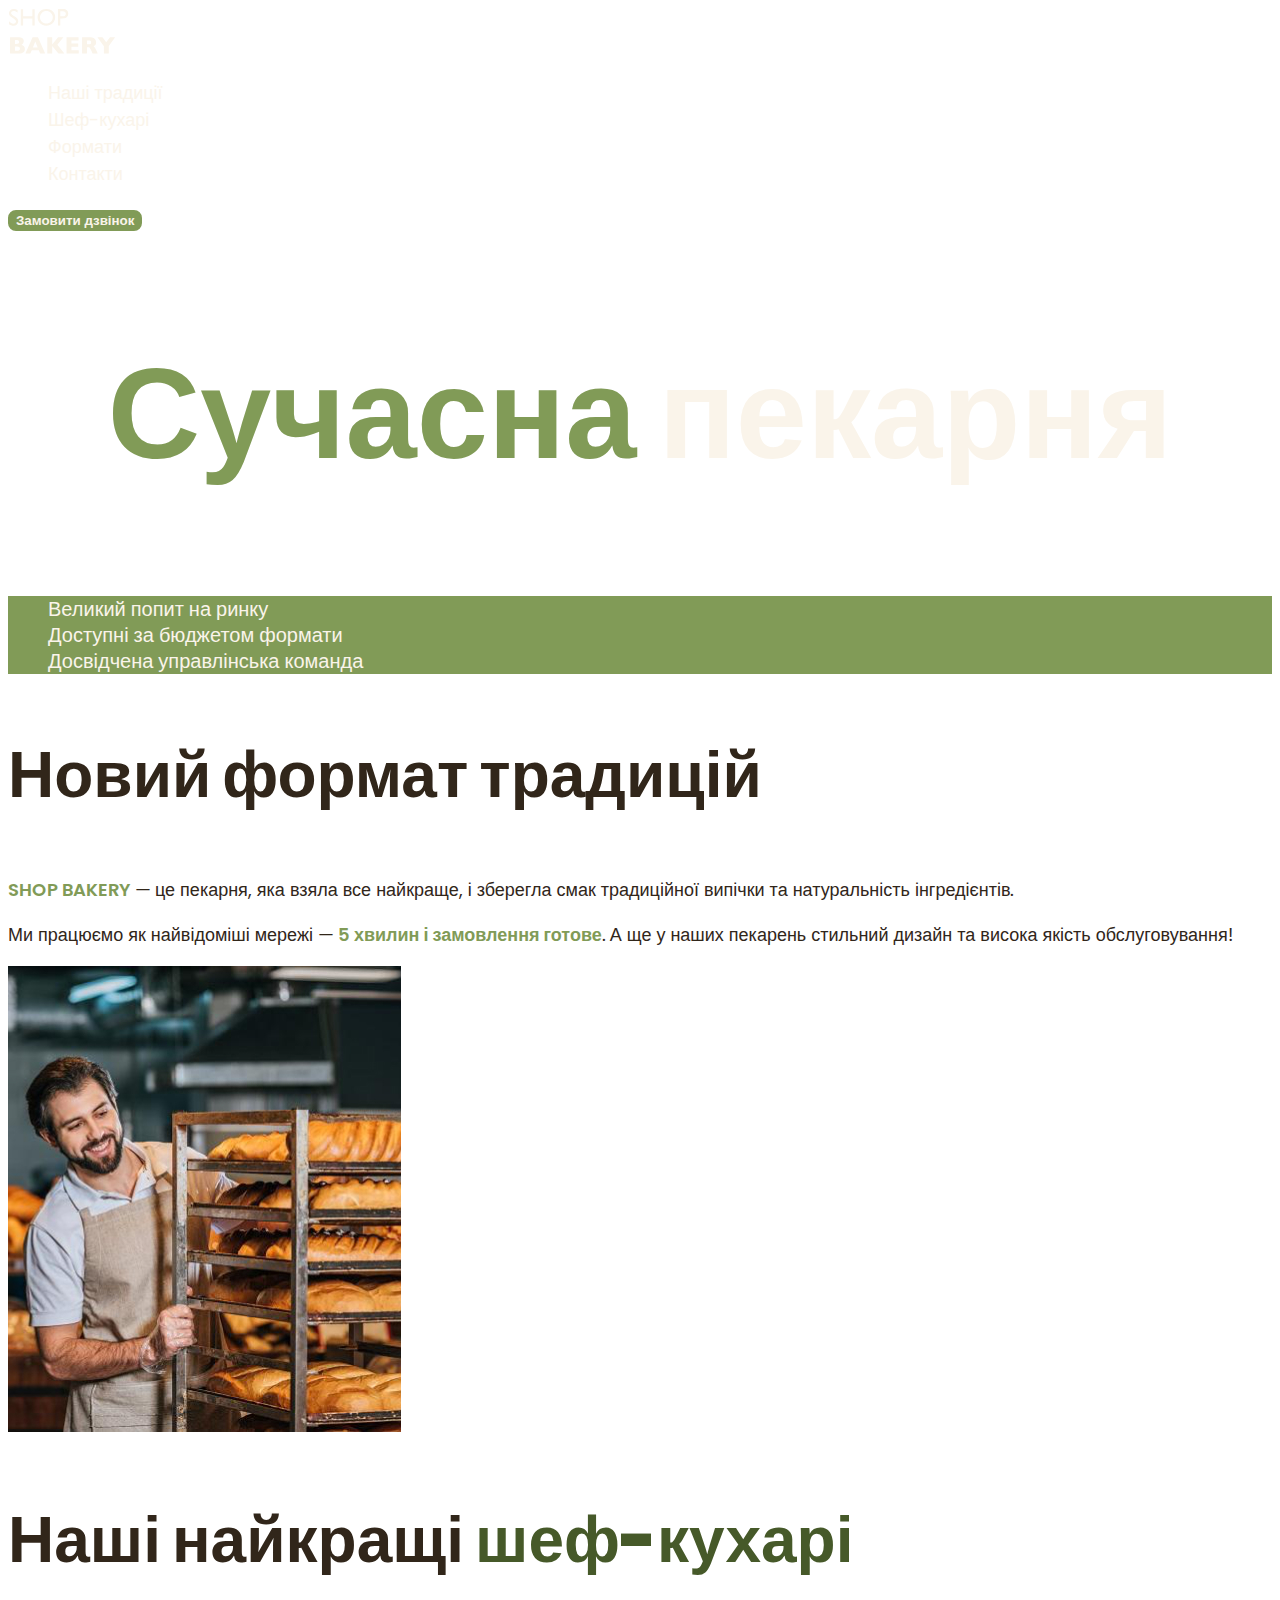
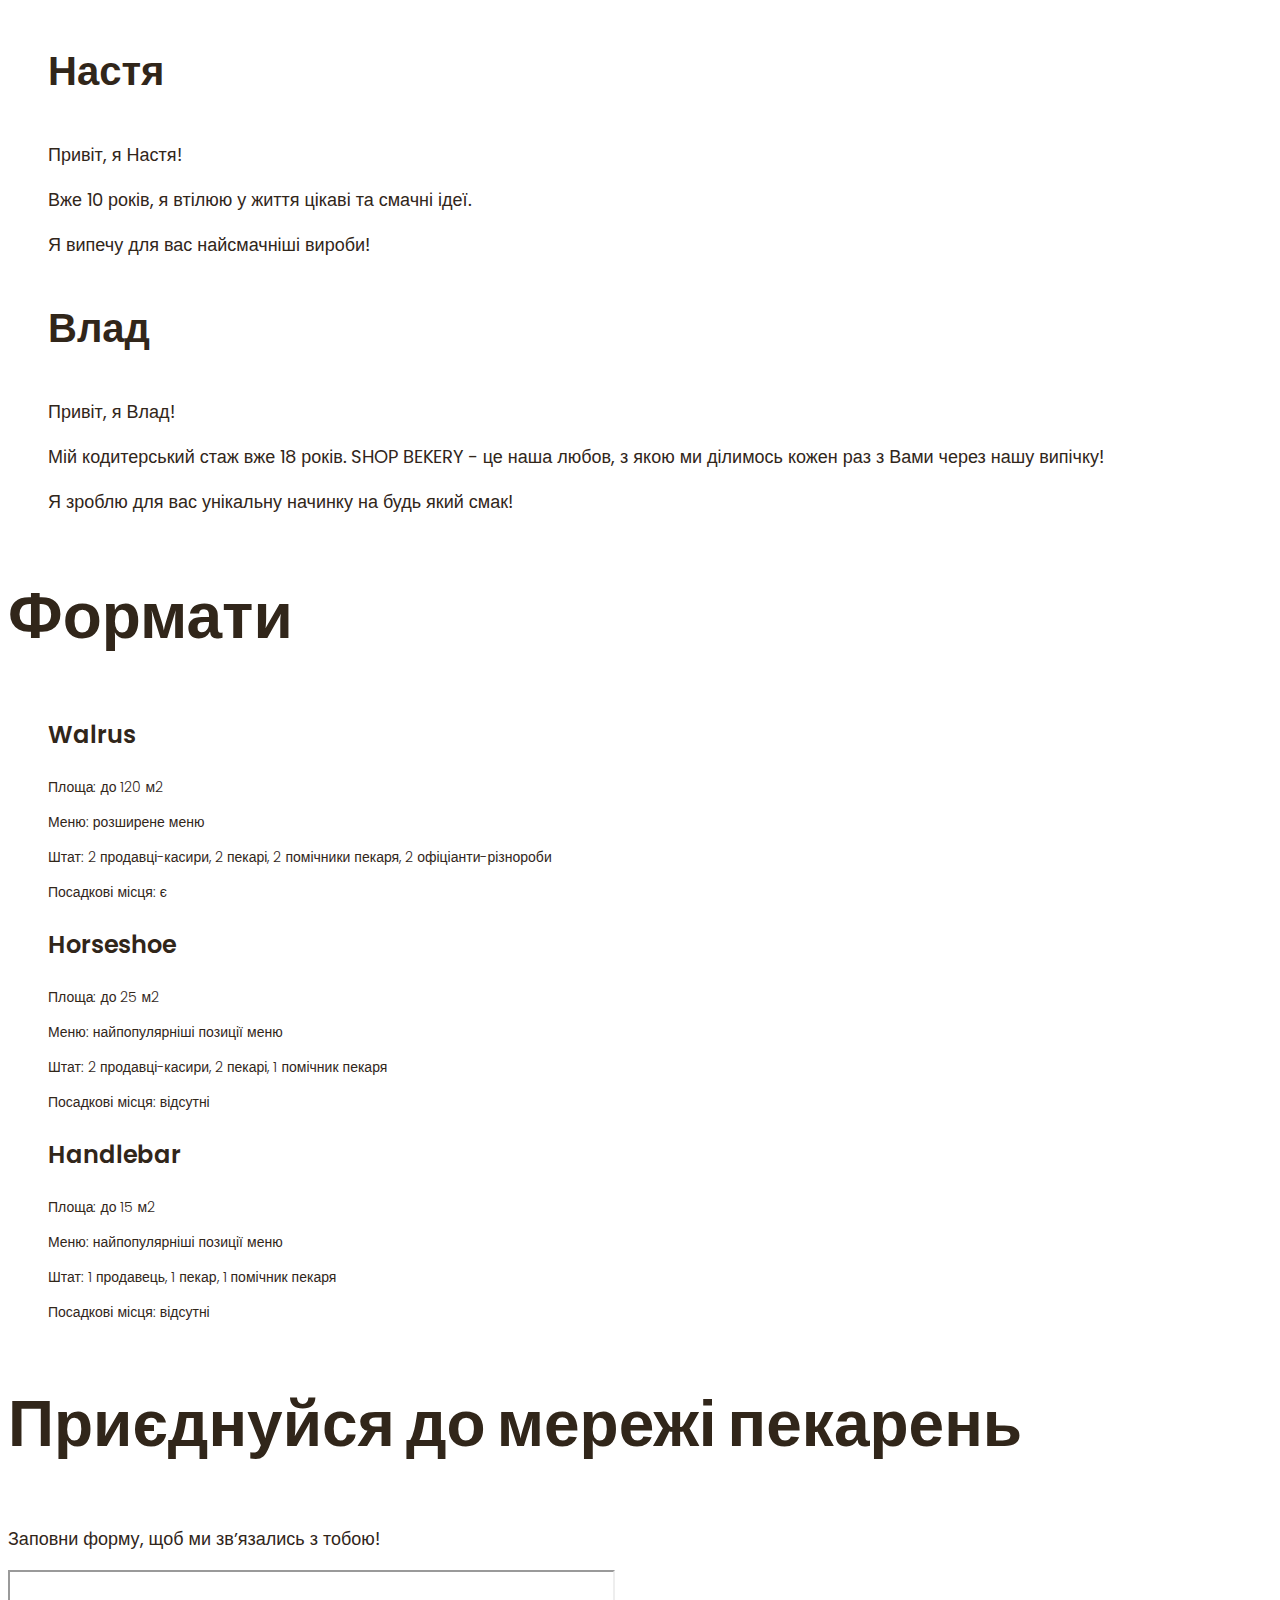
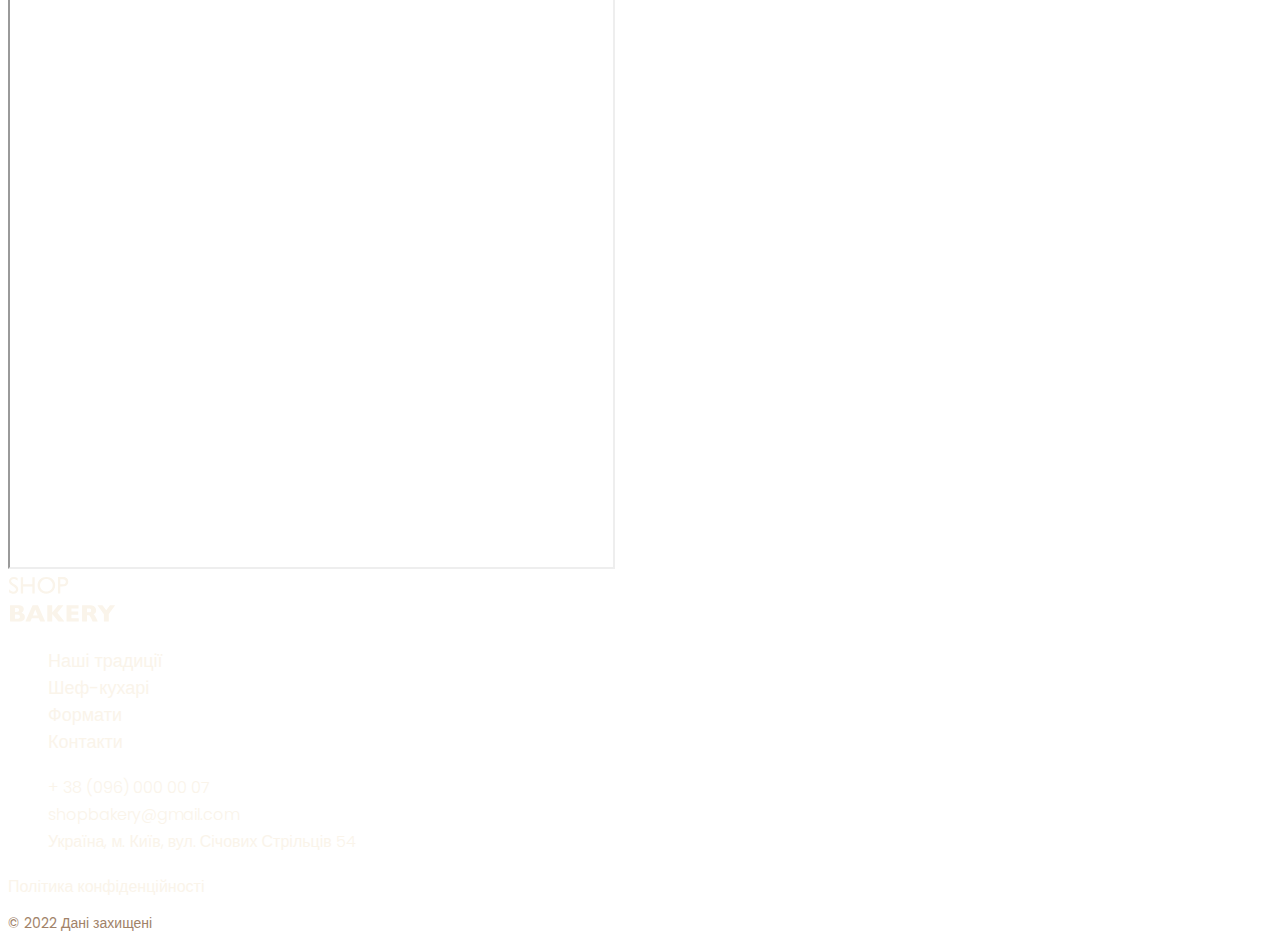
==== index.html @ 072646d6 "add fonts and update index.html and styles.css" ====
<!DOCTYPE html>
<html lang="uk">
  <head>
    <meta charset="UTF-8" />
    <meta name="viewport" content="width=device-width, initial-scale=1.0" />
    <title>Сучасна пекарня</title>
    <!-- Styles -->
    <link rel="stylesheet" href="./css/styles.css" />
  </head>
  <body>
    <header>
      <nav>
        <a href="/">
          <img src="./images/logo.svg" alt="Логотип сучасної пекарні" />
        </a>
        <ul>
          <li><a class="link" href="#traditions-section">Наші традиції</a></li>
          <li><a class="link" href="#chefs-section">Шеф-кухарі</a></li>
          <li><a class="link" href="#format-section">Формати</a></li>
          <li><a class="link" href="#contacts-section">Контакти</a></li>
        </ul>
      </nav>
      <button class="button" type="button">Замовити дзвінок</button>
    </header>
    <main>
      <section>
        <h1 class="hero-title"><span class="accent">Сучасна</span> пекарня</h1>
      </section>
      <section id="traditions-section">
        <ul class="advantages-list">
          <li class="advantages-item">Великий попит на ринку</li>
          <li class="advantages-item">Доступні за бюджетом формати</li>
          <li class="advantages-item">Досвідчена управлінська команда</li>
        </ul>
        <h2 class="section-title">Новий формат традицій</h2>
        <p class="traditions-text">
          <span class="brand uppercase">shop bakery</span> — це пекарня, яка
          взяла все найкраще, і зберегла смак традиційної випічки та
          натуральність інгредієнтів.
        </p>
        <p class="traditions-text">
          Ми працюємо як найвідоміші мережі —
          <span class="brand">5 хвилин і замовлення готове</span>. А ще у наших
          пекарень стильний дизайн та висока якість обслуговування!
        </p>
        <img
          src="./images/baker-man.jpg"
          alt="Чоловік пекар дивиться на батони із посмішкою"
        />
      </section>
      <section id="chefs-section">
        <h2 class="section-title">
          Наші найкращі <span class="accent">шеф-кухарі</span>
        </h2>
        <ul>
          <li>
            <article>
              <h3 class="chef-title">Настя</h3>
              <p>Привіт, я Настя!</p>
              <p>Вже 10 років, я втілюю у життя цікаві та смачні ідеї.</p>
              <p>Я випечу для вас найсмачніші вироби!</p>
            </article>
          </li>
          <li>
            <article>
              <h3 class="chef-title">Влад</h3>
              <p>Привіт, я Влад!</p>
              <p>
                Мій кодитерський стаж вже 18 років. SHOP BEKERY - це наша любов,
                з якою ми ділимось кожен раз з Вами через нашу випічку!
              </p>
              <p>Я зроблю для вас унікальну начинку на будь який смак!</p>
            </article>
          </li>
        </ul>
      </section>
      <section id="format-section">
        <h2 class="section-title">Формати</h2>
        <ul>
          <li>
            <article>
              <h3 class="format-title" lang="en">Walrus</h3>
              <div class="format-text">
                <p>Площа: до 120 м2</p>
                <p>Меню: розширене меню</p>
                <p>
                  Штат: 2 продавці-касири, 2 пекарі, 2 помічники пекаря, 2
                  офіціанти-різнороби
                </p>
                <p>Посадкові місця: є</p>
              </div>
            </article>
          </li>
          <li>
            <article>
              <h3 class="format-title" lang="en">Horseshoe</h3>
              <div class="format-text">
                <p>Площа: до 25 м2</p>
                <p>Меню: найпопулярніші позиції меню</p>
                <p>Штат: 2 продавці-касири, 2 пекарі, 1 помічник пекаря</p>
                <p>Посадкові місця: відсутні</p>
              </div>
            </article>
          </li>
          <li>
            <article>
              <h3 class="format-title" lang="en">Handlebar</h3>
              <div class="format-text">
                <p>Площа: до 15 м2</p>
                <p>Меню: найпопулярніші позиції меню</p>
                <p>Штат: 1 продавець, 1 пекар, 1 помічник пекаря</p>
                <p>Посадкові місця: відсутні</p>
              </div>
            </article>
          </li>
        </ul>
      </section>
      <section id="contacts-section">
        <h2 class="section-title">Приєднуйся до мережі пекарень</h2>
        <p>Заповни форму, щоб ми звʼязались з тобою!</p>
        <iframe
          src="https://www.google.com/maps/embed?pb=!1m18!1m12!1m3!1d2540.1640531314047!2d30.491233500000003!3d50.4566697!2m3!1f0!2f0!3f0!3m2!1i1024!2i768!4f13.1!3m3!1m2!1s0x40d4ce637bfe1717%3A0x5370c2254ad1b952!2z0LLRg9C70LjRhtGPINCh0ZbRh9C-0LLQuNGFINCh0YLRgNGW0LvRjNGG0ZbQsiwgNTQsINCa0LjRl9CyLCAwMjAwMA!5e0!3m2!1suk!2sua!4v1701796543865!5m2!1suk!2sua"
          width="603"
          height="595"
          allowfullscreen=""
          loading="lazy"
          referrerpolicy="no-referrer-when-downgrade"
        ></iframe>
      </section>
    </main>
    <footer>
      <nav>
        <a href="#">
          <img src="./images/logo.svg" alt="Логотип сучасної пекарні" />
        </a>
        <ul>
          <li><a class="link" href="#traditions-section">Наші традиції</a></li>
          <li><a class="link" href="#chefs-section">Шеф-кухарі</a></li>
          <li><a class="link" href="#format-section">Формати</a></li>
          <li><a class="link" href="#contacts-section">Контакти</a></li>
        </ul>
      </nav>
      <address>
        <ul>
          <li><a class="address-link" href="tel:+380960000007">+ 38 (096) 000 00 07</a></li>
          <li>
            <a class="address-link" href="mailto:shopbakery@gmail.com">shopbakery@gmail.com</a>
          </li>
          <li>
            <a class="address-link" href="https://maps.app.goo.gl/SvD66bGZupn16T4t5" target="_blank">
              Україна, м. Київ, вул. Січових Стрільців 54
            </a>
          </li>
          <li>
            <a href="#">
              <!-- facebook icon -->
            </a>
          </li>
          <li>
            <a href="#">
              <!-- instagram icon -->
            </a>
          </li>
        </ul>
        <a class="address-link" href="#" target="_blank">Політика конфіденційності</a>
        <p class="address-copyright">&copy; 2022 Дані захищені</p>
      </address>
    </footer>
  </body>
</html>
---- css/styles.css ----
@font-face {
  font-display: swap;
  font-family: 'Poppins';
  font-weight: 300;
  src: url('../fonts/poppins-v20-latin-300.woff2') format('woff2'), url('../fonts/poppins-v20-latin-300.woff') format('woff');
}

@font-face {
  font-display: swap;
  font-family: 'Poppins';
  font-weight: 400;
  src: url('../fonts/poppins-v20-latin-regular.woff2') format('woff2'), url('../fonts/poppins-v20-latin-regular.woff') format('woff');
}

@font-face {
  font-display: swap;
  font-family: 'Poppins';
  font-weight: 600;
  src: url('../fonts/poppins-v20-latin-600.woff2') format('woff2'), url('../fonts/poppins-v20-latin-600.woff') format('woff');
}

@font-face {
  font-display: swap;
  font-family: 'Poppins';
  font-weight: 900;
  src: url('../fonts/poppins-v20-latin-900.woff2') format('woff2'), url('../fonts/poppins-v20-latin-900.woff') format('woff');
}

:root {
  --color-primary-dark: #31261A;
  --color-primary-light: #FAF4EA;
  --color-brand-light: #819B57;
  --color-brand-dark: #465929;
}

/* Base */
body {
  color: var(--color-primary-dark);
  font-family: 'Poppins', sans-serif;
  font-size: 18px;
  font-weight: 400;
  line-height: 1.5;
}

/* Global */
address {
  font-style: normal;
}

ul {
  list-style-type: none;
}

/* Button */
.button {
  color: var(--color-primary-light);
  font-weight: 600;
  border: 2px solid var(--color-brand-light);
  background-color: var(--color-brand-light);
  border-radius: 8px;
  cursor: pointer;
}

.button:hover {
  color: #465929;
  background-color: transparent;
  
}

/* Link */
.link {
  color: var(--color-primary-light);
  text-decoration: none;
  line-height: 1.5;
}

.link:hover {
  color: var(--color-brand-light);
  font-weight: 600;
}

/* Hero section */
.hero-title {
  color: var(--color-primary-light);
  text-align: center;
  font-size: 128px;
  font-weight: 900;
}

.hero-title .accent {
  color: var(--color-brand-light);
}

/* Advantages section */
.advantages-list {
  color: var(--color-primary-light);
  background-color: var(--color-brand-light);
}

.advantages-item{
  font-size: 20px;
  font-weight: 300;
  line-height: 1.3;
}

.section-title {
  font-size: 64px;
  font-weight: 900;
}

.section-title .accent {
  color: var(--color-brand-dark);
}

/* Traditions section */
.traditions-text .brand {
  color: var(--color-brand-light);
  font-weight: 600;
}

.traditions-text .uppercase {
  text-transform: uppercase;
}

/* Chefs section */
.chef-title {
  font-size: 40px;
  font-weight: 600;
}

/* Format section */
.format-title {
  font-size: 24px;
  font-weight: 600;
}

.format-text {
  font-size: 14px;
  font-weight: 300;
}

/* Footer */
.address-link {
  color: var(--color-primary-light);
  font-size: 16px;
  font-weight: 300;
  text-decoration: none;
}

.address-link:hover {
  color: var(--color-brand-light);
}

.address-copyright {
  color: #A18268;
  font-size: 14px;
}
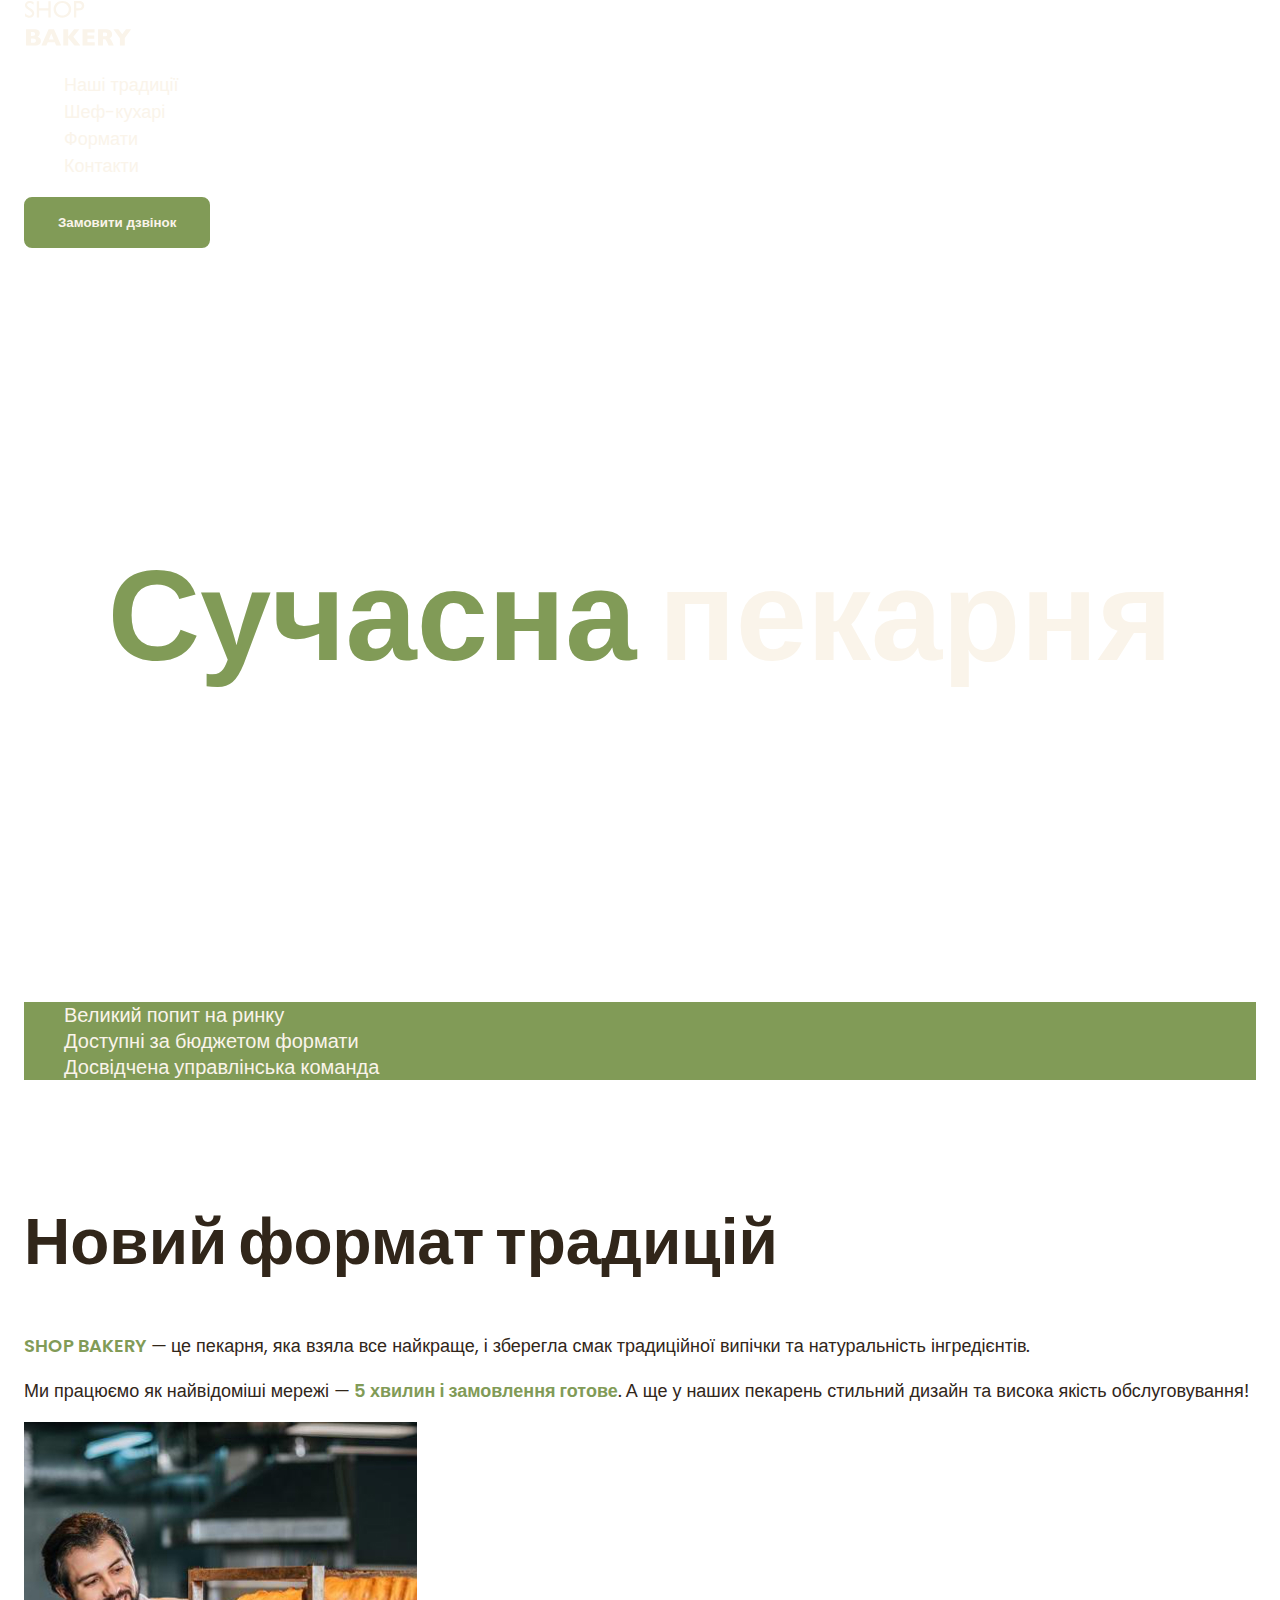
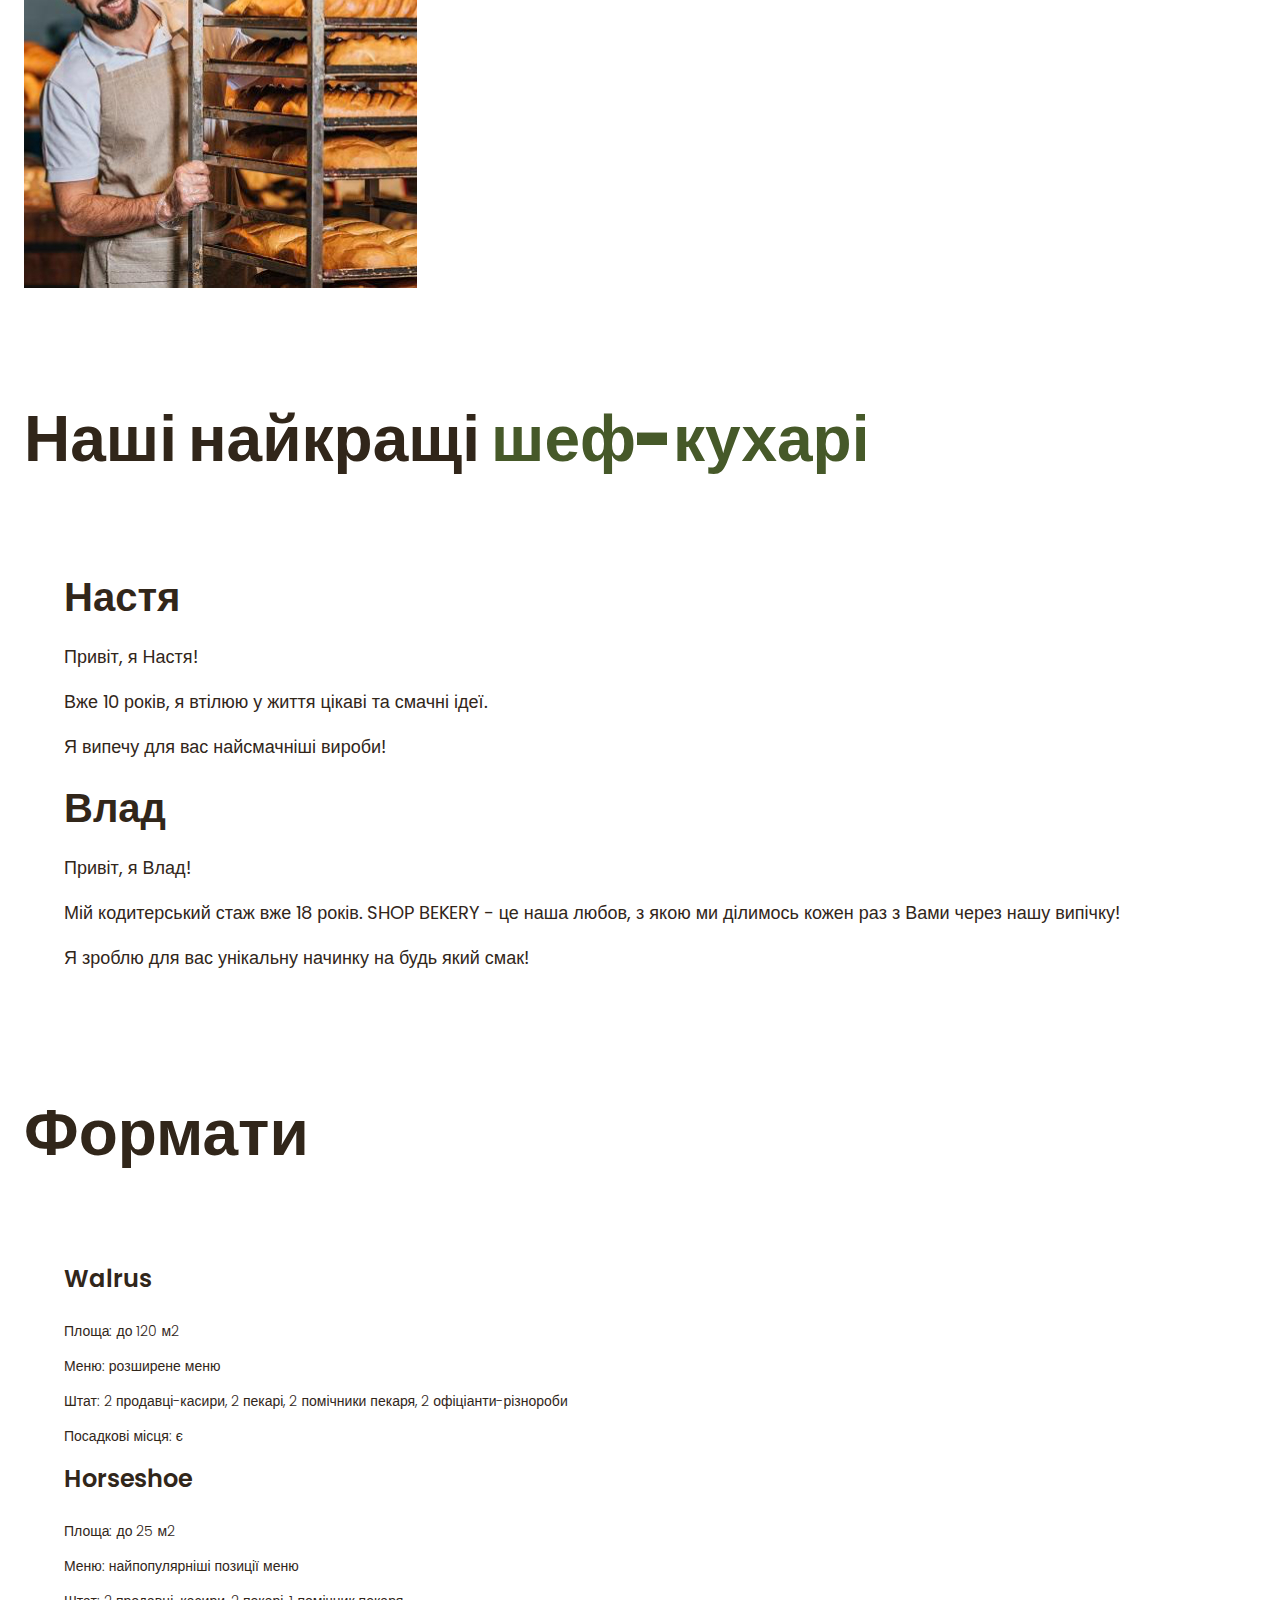
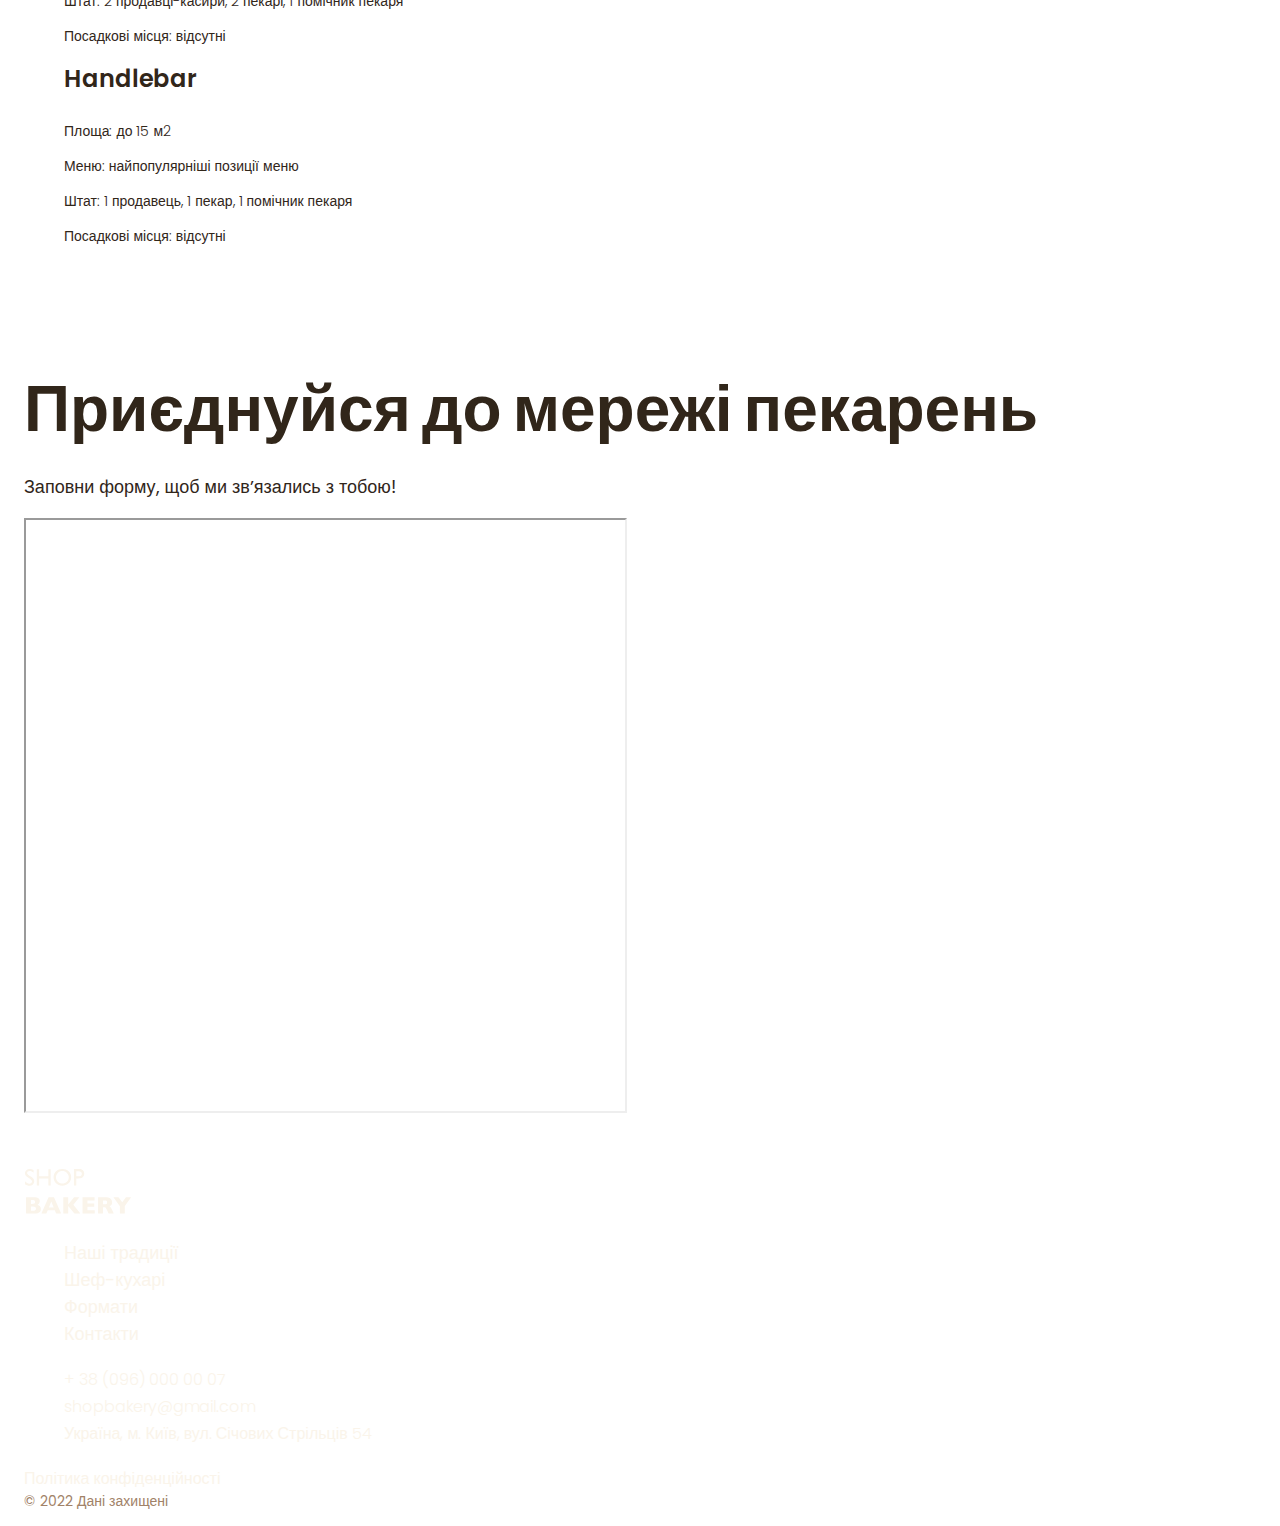
==== commit 9599e19e: "change index.html and styles.css" ====
--- a/index.html
+++ b/index.html
@@ -9,162 +9,201 @@
   </head>
   <body>
     <header>
-      <nav>
-        <a href="/">
-          <img src="./images/logo.svg" alt="Логотип сучасної пекарні" />
-        </a>
-        <ul>
-          <li><a class="link" href="#traditions-section">Наші традиції</a></li>
-          <li><a class="link" href="#chefs-section">Шеф-кухарі</a></li>
-          <li><a class="link" href="#format-section">Формати</a></li>
-          <li><a class="link" href="#contacts-section">Контакти</a></li>
-        </ul>
-      </nav>
-      <button class="button" type="button">Замовити дзвінок</button>
+      <div class="container">
+        <nav>
+          <a href="/">
+            <img src="./images/logo.svg" alt="Логотип сучасної пекарні" />
+          </a>
+          <ul>
+            <li>
+              <a class="link" href="#traditions-section">Наші традиції</a>
+            </li>
+            <li><a class="link" href="#chefs-section">Шеф-кухарі</a></li>
+            <li><a class="link" href="#format-section">Формати</a></li>
+            <li><a class="link" href="#contacts-section">Контакти</a></li>
+          </ul>
+        </nav>
+        <button class="button" type="button">Замовити дзвінок</button>
+      </div>
     </header>
     <main>
+      <section class="hero-section">
+        <div class="container">
+          <h1 class="hero-title">
+            <span class="accent">Сучасна</span> пекарня
+          </h1>
+        </div>
+      </section>
       <section>
-        <h1 class="hero-title"><span class="accent">Сучасна</span> пекарня</h1>
-      </section>
-      <section id="traditions-section">
-        <ul class="advantages-list">
-          <li class="advantages-item">Великий попит на ринку</li>
-          <li class="advantages-item">Доступні за бюджетом формати</li>
-          <li class="advantages-item">Досвідчена управлінська команда</li>
-        </ul>
-        <h2 class="section-title">Новий формат традицій</h2>
-        <p class="traditions-text">
-          <span class="brand uppercase">shop bakery</span> — це пекарня, яка
-          взяла все найкраще, і зберегла смак традиційної випічки та
-          натуральність інгредієнтів.
-        </p>
-        <p class="traditions-text">
-          Ми працюємо як найвідоміші мережі —
-          <span class="brand">5 хвилин і замовлення готове</span>. А ще у наших
-          пекарень стильний дизайн та висока якість обслуговування!
-        </p>
-        <img
-          src="./images/baker-man.jpg"
-          alt="Чоловік пекар дивиться на батони із посмішкою"
-        />
-      </section>
-      <section id="chefs-section">
-        <h2 class="section-title">
-          Наші найкращі <span class="accent">шеф-кухарі</span>
-        </h2>
-        <ul>
-          <li>
-            <article>
-              <h3 class="chef-title">Настя</h3>
-              <p>Привіт, я Настя!</p>
-              <p>Вже 10 років, я втілюю у життя цікаві та смачні ідеї.</p>
-              <p>Я випечу для вас найсмачніші вироби!</p>
-            </article>
-          </li>
-          <li>
-            <article>
-              <h3 class="chef-title">Влад</h3>
-              <p>Привіт, я Влад!</p>
-              <p>
-                Мій кодитерський стаж вже 18 років. SHOP BEKERY - це наша любов,
-                з якою ми ділимось кожен раз з Вами через нашу випічку!
-              </p>
-              <p>Я зроблю для вас унікальну начинку на будь який смак!</p>
-            </article>
-          </li>
-        </ul>
-      </section>
-      <section id="format-section">
-        <h2 class="section-title">Формати</h2>
-        <ul>
-          <li>
-            <article>
-              <h3 class="format-title" lang="en">Walrus</h3>
-              <div class="format-text">
-                <p>Площа: до 120 м2</p>
-                <p>Меню: розширене меню</p>
+        <div class="container">
+          <h2 class="visually-hidden">Наші переваги</h2>
+          <ul class="advantages-list">
+            <li class="advantages-item">Великий попит на ринку</li>
+            <li class="advantages-item">Доступні за бюджетом формати</li>
+            <li class="advantages-item">Досвідчена управлінська команда</li>
+          </ul>
+        </div>
+      </section>
+      <section class="traditions-section section" id="traditions-section">
+        <div class="container">
+          <h2 class="traditions-title section-title">Новий формат традицій</h2>
+          <p class="traditions-text">
+            <span class="brand uppercase">shop bakery</span> — це пекарня, яка
+            взяла все найкраще, і зберегла смак традиційної випічки та
+            натуральність інгредієнтів.
+          </p>
+          <p class="traditions-text">
+            Ми працюємо як найвідоміші мережі —
+            <span class="brand">5 хвилин і замовлення готове</span>. А ще у
+            наших пекарень стильний дизайн та висока якість обслуговування!
+          </p>
+          <img
+            src="./images/baker-man.jpg"
+            alt="Чоловік пекар дивиться на батони із посмішкою"
+          />
+        </div>
+      </section>
+      <section class="section" id="chefs-section">
+        <div class="container">
+          <h2 class="chefs-title section-title">
+            Наші найкращі <span class="accent">шеф-кухарі</span>
+          </h2>
+          <ul>
+            <li>
+              <article>
+                <h3 class="chef-title">Настя</h3>
+                <p>Привіт, я Настя!</p>
+                <p>Вже 10 років, я втілюю у життя цікаві та смачні ідеї.</p>
+                <p>Я випечу для вас найсмачніші вироби!</p>
+              </article>
+            </li>
+            <li>
+              <article>
+                <h3 class="chef-title">Влад</h3>
+                <p>Привіт, я Влад!</p>
                 <p>
-                  Штат: 2 продавці-касири, 2 пекарі, 2 помічники пекаря, 2
-                  офіціанти-різнороби
+                  Мій кодитерський стаж вже 18 років. SHOP BEKERY - це наша
+                  любов, з якою ми ділимось кожен раз з Вами через нашу випічку!
                 </p>
-                <p>Посадкові місця: є</p>
-              </div>
-            </article>
-          </li>
-          <li>
-            <article>
-              <h3 class="format-title" lang="en">Horseshoe</h3>
-              <div class="format-text">
-                <p>Площа: до 25 м2</p>
-                <p>Меню: найпопулярніші позиції меню</p>
-                <p>Штат: 2 продавці-касири, 2 пекарі, 1 помічник пекаря</p>
-                <p>Посадкові місця: відсутні</p>
-              </div>
-            </article>
-          </li>
-          <li>
-            <article>
-              <h3 class="format-title" lang="en">Handlebar</h3>
-              <div class="format-text">
-                <p>Площа: до 15 м2</p>
-                <p>Меню: найпопулярніші позиції меню</p>
-                <p>Штат: 1 продавець, 1 пекар, 1 помічник пекаря</p>
-                <p>Посадкові місця: відсутні</p>
-              </div>
-            </article>
-          </li>
-        </ul>
-      </section>
-      <section id="contacts-section">
-        <h2 class="section-title">Приєднуйся до мережі пекарень</h2>
-        <p>Заповни форму, щоб ми звʼязались з тобою!</p>
-        <iframe
-          src="https://www.google.com/maps/embed?pb=!1m18!1m12!1m3!1d2540.1640531314047!2d30.491233500000003!3d50.4566697!2m3!1f0!2f0!3f0!3m2!1i1024!2i768!4f13.1!3m3!1m2!1s0x40d4ce637bfe1717%3A0x5370c2254ad1b952!2z0LLRg9C70LjRhtGPINCh0ZbRh9C-0LLQuNGFINCh0YLRgNGW0LvRjNGG0ZbQsiwgNTQsINCa0LjRl9CyLCAwMjAwMA!5e0!3m2!1suk!2sua!4v1701796543865!5m2!1suk!2sua"
-          width="603"
-          height="595"
-          allowfullscreen=""
-          loading="lazy"
-          referrerpolicy="no-referrer-when-downgrade"
-        ></iframe>
+                <p>Я зроблю для вас унікальну начинку на будь який смак!</p>
+              </article>
+            </li>
+          </ul>
+        </div>
+      </section>
+      <section class="section" id="format-section">
+        <div class="container">
+          <h2 class="formats-title section-title">Формати</h2>
+          <ul>
+            <li>
+              <article>
+                <h3 class="format-title" lang="en">Walrus</h3>
+                <div class="format-text">
+                  <p>Площа: до 120 м2</p>
+                  <p>Меню: розширене меню</p>
+                  <p>
+                    Штат: 2 продавці-касири, 2 пекарі, 2 помічники пекаря, 2
+                    офіціанти-різнороби
+                  </p>
+                  <p>Посадкові місця: є</p>
+                </div>
+              </article>
+            </li>
+            <li>
+              <article>
+                <h3 class="format-title" lang="en">Horseshoe</h3>
+                <div class="format-text">
+                  <p>Площа: до 25 м2</p>
+                  <p>Меню: найпопулярніші позиції меню</p>
+                  <p>Штат: 2 продавці-касири, 2 пекарі, 1 помічник пекаря</p>
+                  <p>Посадкові місця: відсутні</p>
+                </div>
+              </article>
+            </li>
+            <li>
+              <article>
+                <h3 class="format-title" lang="en">Handlebar</h3>
+                <div class="format-text">
+                  <p>Площа: до 15 м2</p>
+                  <p>Меню: найпопулярніші позиції меню</p>
+                  <p>Штат: 1 продавець, 1 пекар, 1 помічник пекаря</p>
+                  <p>Посадкові місця: відсутні</p>
+                </div>
+              </article>
+            </li>
+          </ul>
+        </div>
+      </section>
+      <section class="section" id="contacts-section">
+        <div class="container">
+          <h2 class="contact-title section-title">
+            Приєднуйся до мережі пекарень
+          </h2>
+          <p>Заповни форму, щоб ми звʼязались з тобою!</p>
+          <iframe
+            src="https://www.google.com/maps/embed?pb=!1m18!1m12!1m3!1d2540.1640531314047!2d30.491233500000003!3d50.4566697!2m3!1f0!2f0!3f0!3m2!1i1024!2i768!4f13.1!3m3!1m2!1s0x40d4ce637bfe1717%3A0x5370c2254ad1b952!2z0LLRg9C70LjRhtGPINCh0ZbRh9C-0LLQuNGFINCh0YLRgNGW0LvRjNGG0ZbQsiwgNTQsINCa0LjRl9CyLCAwMjAwMA!5e0!3m2!1suk!2sua!4v1701796543865!5m2!1suk!2sua"
+            width="603"
+            height="595"
+            allowfullscreen=""
+            loading="lazy"
+            referrerpolicy="no-referrer-when-downgrade"
+          ></iframe>
+        </div>
       </section>
     </main>
     <footer>
-      <nav>
-        <a href="#">
-          <img src="./images/logo.svg" alt="Логотип сучасної пекарні" />
-        </a>
-        <ul>
-          <li><a class="link" href="#traditions-section">Наші традиції</a></li>
-          <li><a class="link" href="#chefs-section">Шеф-кухарі</a></li>
-          <li><a class="link" href="#format-section">Формати</a></li>
-          <li><a class="link" href="#contacts-section">Контакти</a></li>
-        </ul>
-      </nav>
-      <address>
-        <ul>
-          <li><a class="address-link" href="tel:+380960000007">+ 38 (096) 000 00 07</a></li>
-          <li>
-            <a class="address-link" href="mailto:shopbakery@gmail.com">shopbakery@gmail.com</a>
-          </li>
-          <li>
-            <a class="address-link" href="https://maps.app.goo.gl/SvD66bGZupn16T4t5" target="_blank">
-              Україна, м. Київ, вул. Січових Стрільців 54
-            </a>
-          </li>
-          <li>
-            <a href="#">
-              <!-- facebook icon -->
-            </a>
-          </li>
-          <li>
-            <a href="#">
-              <!-- instagram icon -->
-            </a>
-          </li>
-        </ul>
-        <a class="address-link" href="#" target="_blank">Політика конфіденційності</a>
-        <p class="address-copyright">&copy; 2022 Дані захищені</p>
-      </address>
+      <div class="container">
+        <nav>
+          <a href="#">
+            <img src="./images/logo.svg" alt="Логотип сучасної пекарні" />
+          </a>
+          <ul>
+            <li>
+              <a class="link" href="#traditions-section">Наші традиції</a>
+            </li>
+            <li><a class="link" href="#chefs-section">Шеф-кухарі</a></li>
+            <li><a class="link" href="#format-section">Формати</a></li>
+            <li><a class="link" href="#contacts-section">Контакти</a></li>
+          </ul>
+        </nav>
+        <address>
+          <ul>
+            <li>
+              <a class="address-link" href="tel:+380960000007"
+                >+ 38 (096) 000 00 07</a
+              >
+            </li>
+            <li>
+              <a class="address-link" href="mailto:shopbakery@gmail.com"
+                >shopbakery@gmail.com</a
+              >
+            </li>
+            <li>
+              <a
+                class="address-link"
+                href="https://maps.app.goo.gl/SvD66bGZupn16T4t5"
+                target="_blank"
+              >
+                Україна, м. Київ, вул. Січових Стрільців 54
+              </a>
+            </li>
+            <li>
+              <a href="#">
+                <!-- facebook icon -->
+              </a>
+            </li>
+            <li>
+              <a href="#">
+                <!-- instagram icon -->
+              </a>
+            </li>
+          </ul>
+          <a class="address-link" href="#" target="_blank"
+            >Політика конфіденційності</a
+          >
+          <p class="address-copyright">&copy; 2022 Дані захищені</p>
+        </address>
+      </div>
     </footer>
   </body>
 </html>
--- a/css/styles.css
+++ b/css/styles.css
@@ -34,15 +34,23 @@
 }
 
 /* Base */
+* {
+  box-sizing: border-box;
+}
+
 body {
   color: var(--color-primary-dark);
   font-family: 'Poppins', sans-serif;
   font-size: 18px;
   font-weight: 400;
   line-height: 1.5;
-}
-
-/* Global */
+  margin: 0;
+}
+
+h1, h2, h3, h4, h5, h6, p {
+  margin-top: 0;
+}
+
 address {
   font-style: normal;
 }
@@ -51,8 +59,29 @@
   list-style-type: none;
 }
 
+.visually-hidden {
+  position: absolute;
+  left: -10000px;
+  top: auto;
+  width: 1px;
+  height: 1px;
+  overflow: hidden;
+}
+
+.section {
+  padding: 48px 0;
+}
+
+.container {
+  width: 100%;
+  max-width: 1288px;
+  margin: 0 auto;
+  padding: 0 24px;
+}
+
 /* Button */
 .button {
+  padding: 16px 32px;
   color: var(--color-primary-light);
   font-weight: 600;
   border: 2px solid var(--color-brand-light);
@@ -80,7 +109,12 @@
 }
 
 /* Hero section */
+.hero-section {
+  padding: 272px 0;
+}
+
 .hero-title {
+  margin-bottom: 0;
   color: var(--color-primary-light);
   text-align: center;
   font-size: 128px;
@@ -113,6 +147,14 @@
 }
 
 /* Traditions section */
+.traditions-section {
+  padding-top: 96px;
+}
+
+.traditions-title {
+  margin-bottom: 42px;
+}
+
 .traditions-text .brand {
   color: var(--color-brand-light);
   font-weight: 600;
@@ -123,12 +165,21 @@
 }
 
 /* Chefs section */
+.chefs-title {
+  margin-bottom: 80px;
+}
+
 .chef-title {
+  margin-bottom: 16px;
   font-size: 40px;
   font-weight: 600;
 }
 
 /* Format section */
+.formats-title {
+margin-bottom: 80px;
+}
+
 .format-title {
   font-size: 24px;
   font-weight: 600;
@@ -137,6 +188,11 @@
 .format-text {
   font-size: 14px;
   font-weight: 300;
+}
+
+/* Contact section */
+.contact-title {
+  margin-bottom: 16px;
 }
 
 /* Footer */
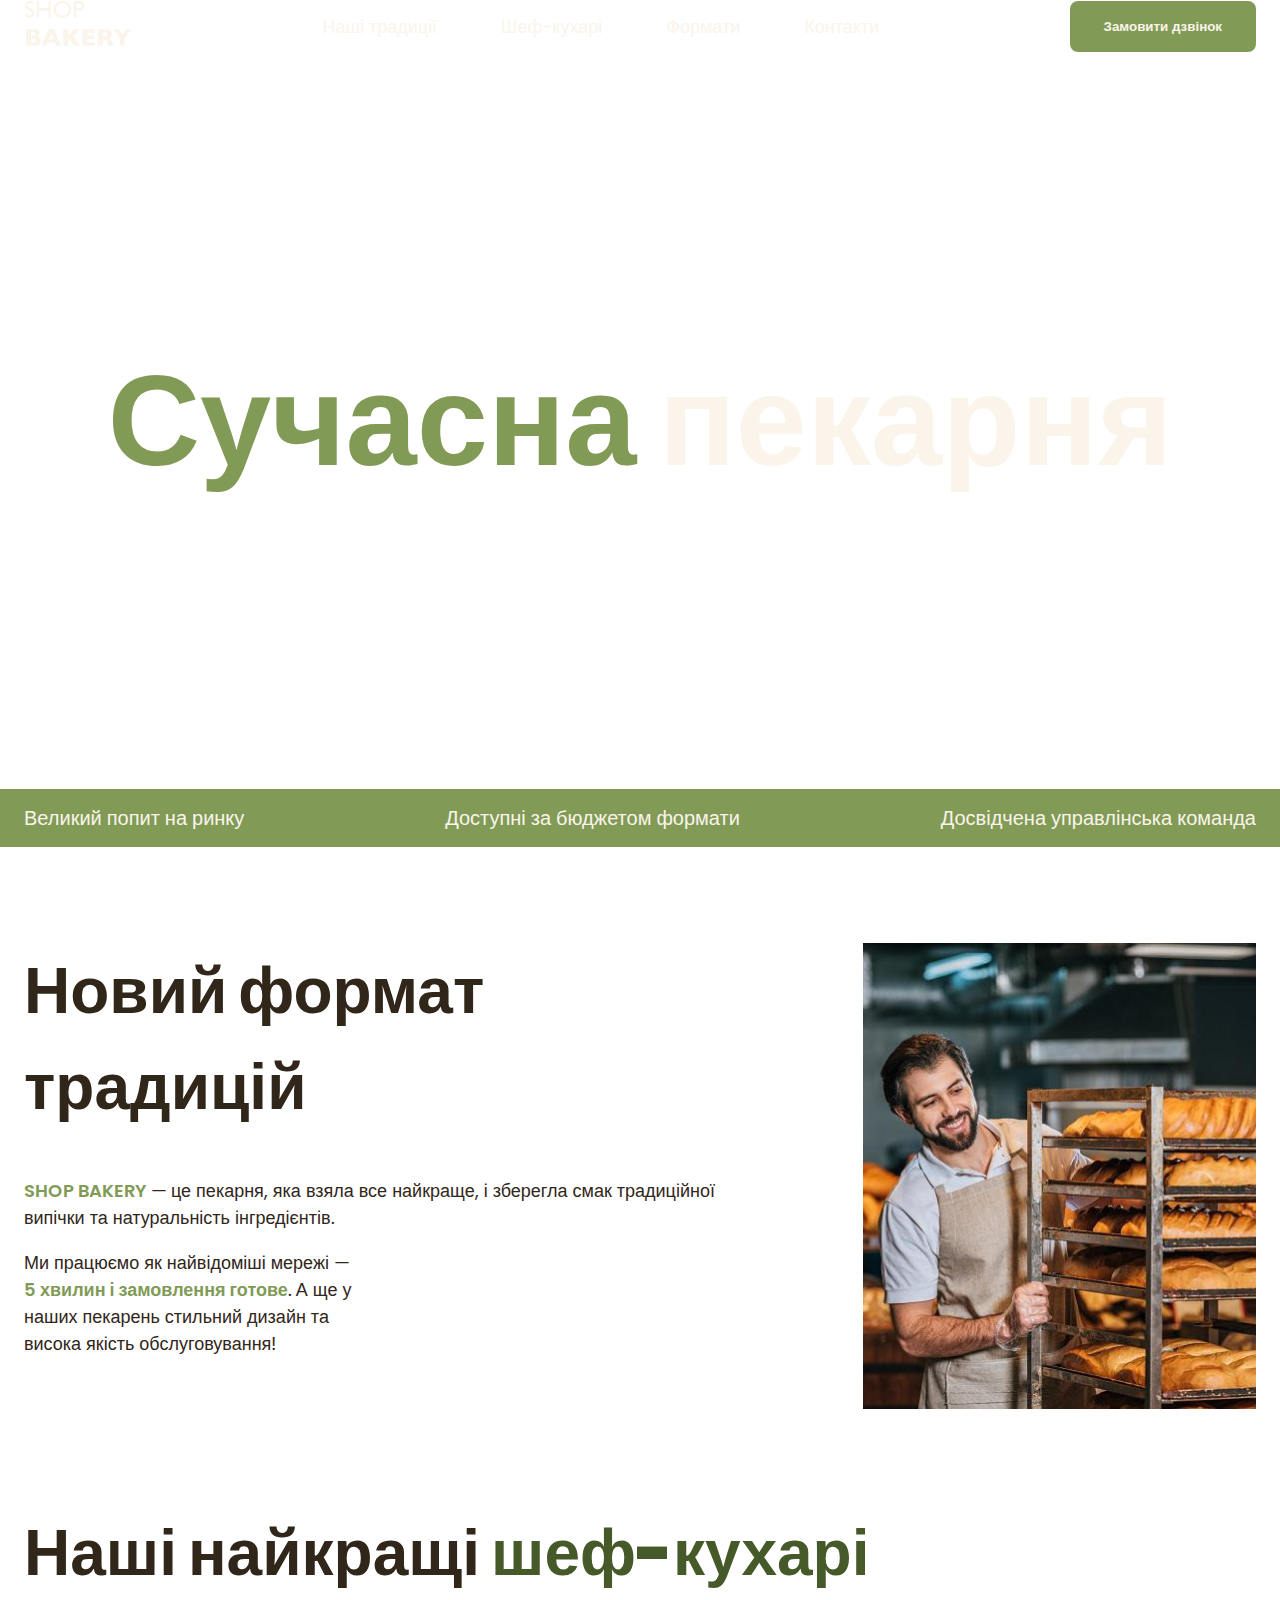
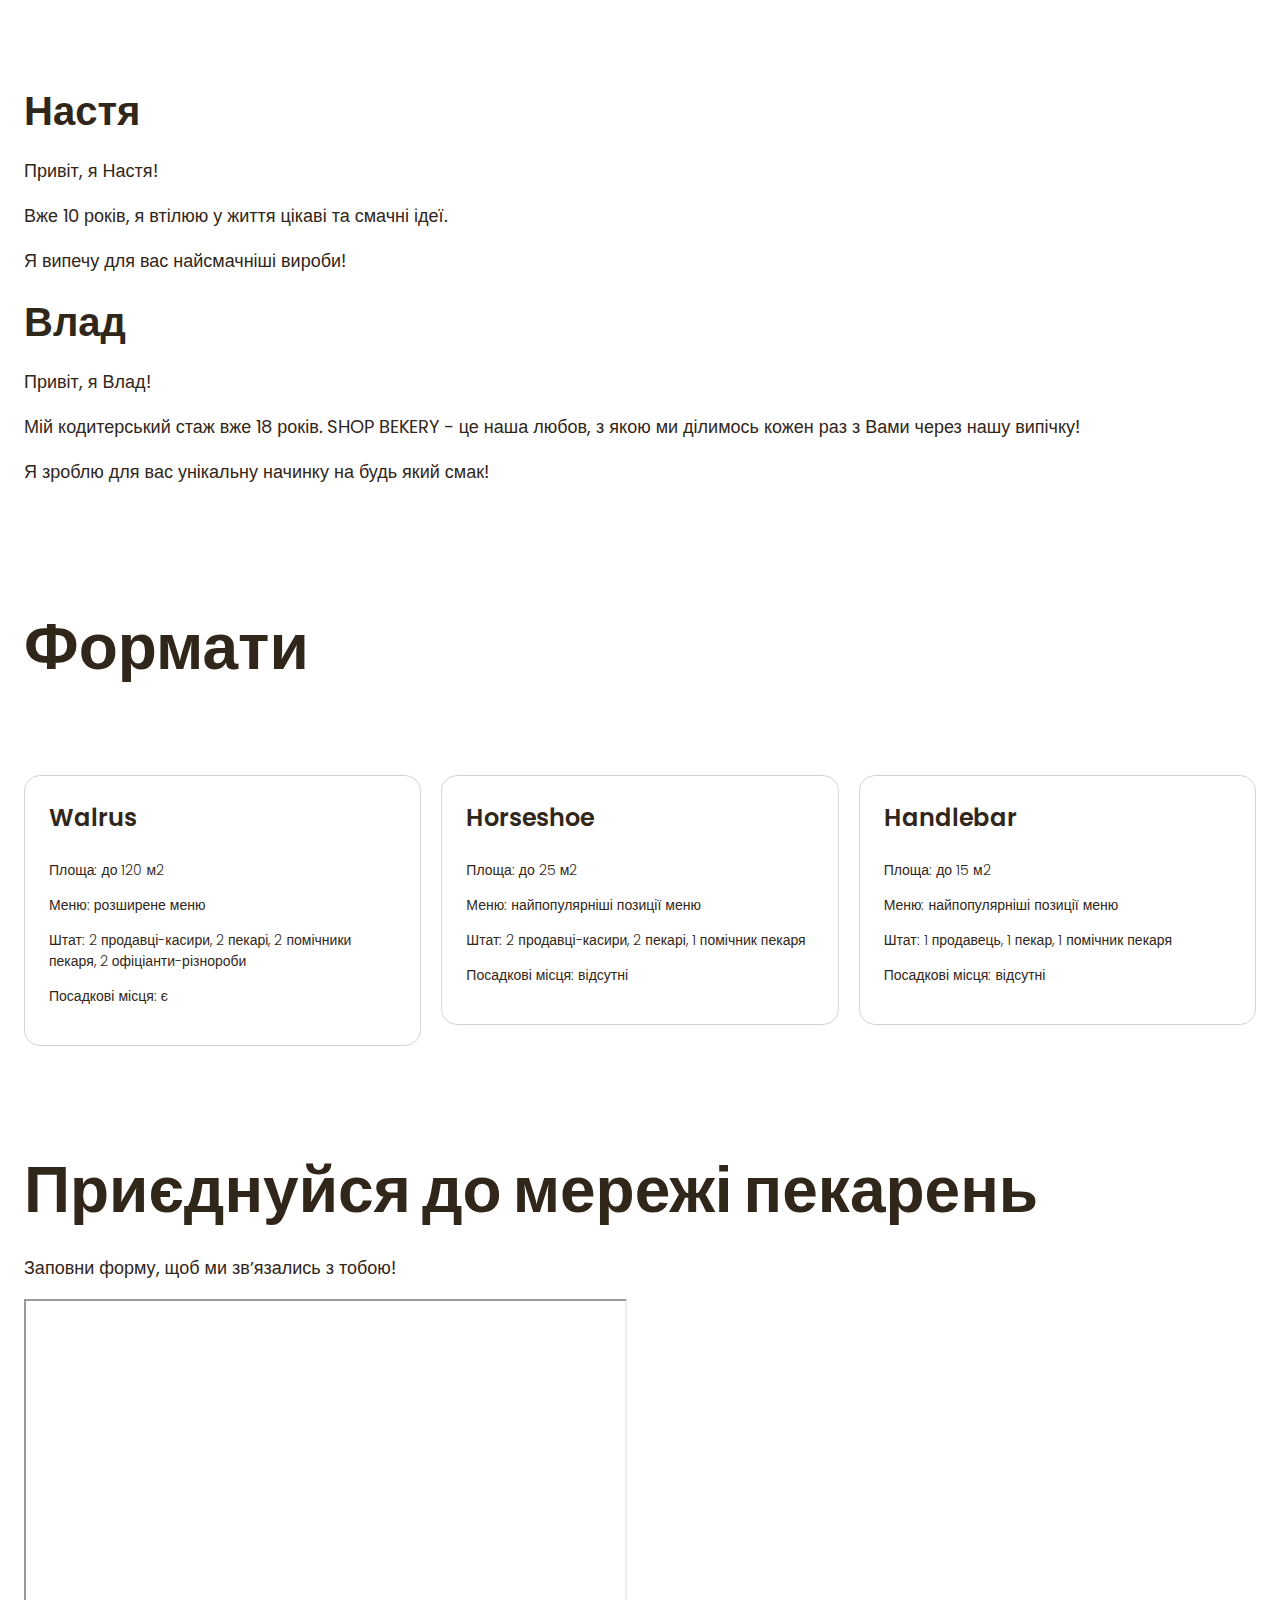
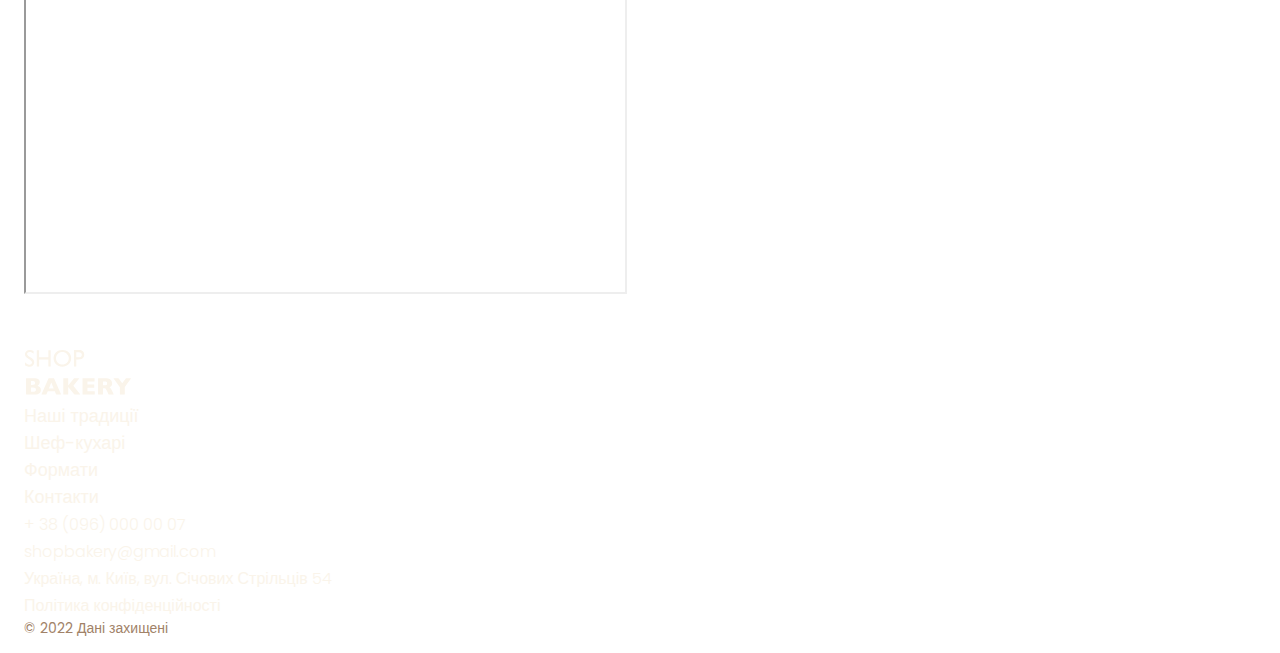
==== commit bc75d899: "flexbox" ====
--- a/index.html
+++ b/index.html
@@ -10,20 +10,22 @@
   <body>
     <header>
       <div class="container">
-        <nav>
-          <a href="/">
-            <img src="./images/logo.svg" alt="Логотип сучасної пекарні" />
-          </a>
-          <ul>
-            <li>
-              <a class="link" href="#traditions-section">Наші традиції</a>
-            </li>
-            <li><a class="link" href="#chefs-section">Шеф-кухарі</a></li>
-            <li><a class="link" href="#format-section">Формати</a></li>
-            <li><a class="link" href="#contacts-section">Контакти</a></li>
-          </ul>
-        </nav>
-        <button class="button" type="button">Замовити дзвінок</button>
+        <div class="header-container">
+          <nav class="header-nav">
+            <a href="/">
+              <img src="./images/logo.svg" alt="Логотип сучасної пекарні" />
+            </a>
+            <ul class="header-menu">
+              <li>
+                <a class="link" href="#traditions-section">Наші традиції</a>
+              </li>
+              <li><a class="link" href="#chefs-section">Шеф-кухарі</a></li>
+              <li><a class="link" href="#format-section">Формати</a></li>
+              <li><a class="link" href="#contacts-section">Контакти</a></li>
+            </ul>
+          </nav>
+          <button class="button" type="button">Замовити дзвінок</button>
+        </div>
       </div>
     </header>
     <main>
@@ -34,7 +36,7 @@
           </h1>
         </div>
       </section>
-      <section>
+      <section class="advantages-section">
         <div class="container">
           <h2 class="visually-hidden">Наші переваги</h2>
           <ul class="advantages-list">
@@ -46,21 +48,27 @@
       </section>
       <section class="traditions-section section" id="traditions-section">
         <div class="container">
-          <h2 class="traditions-title section-title">Новий формат традицій</h2>
-          <p class="traditions-text">
-            <span class="brand uppercase">shop bakery</span> — це пекарня, яка
-            взяла все найкраще, і зберегла смак традиційної випічки та
-            натуральність інгредієнтів.
-          </p>
-          <p class="traditions-text">
-            Ми працюємо як найвідоміші мережі —
-            <span class="brand">5 хвилин і замовлення готове</span>. А ще у
-            наших пекарень стильний дизайн та висока якість обслуговування!
-          </p>
-          <img
-            src="./images/baker-man.jpg"
-            alt="Чоловік пекар дивиться на батони із посмішкою"
-          />
+          <div class="traditions-container">
+            <div class="traditions-content">
+              <h2 class="traditions-title section-title">
+                Новий формат традицій
+              </h2>
+              <p class="traditions-text">
+                <span class="brand uppercase">shop bakery</span> — це пекарня,
+                яка взяла все найкраще, і зберегла смак традиційної випічки та
+                натуральність інгредієнтів.
+              </p>
+              <p class="traditions-text limited">
+                Ми працюємо як найвідоміші мережі —
+                <span class="brand">5 хвилин і замовлення готове</span>. А ще у
+                наших пекарень стильний дизайн та висока якість обслуговування!
+              </p>
+            </div>
+            <img
+              src="./images/baker-man.jpg"
+              alt="Чоловік пекар дивиться на батони із посмішкою"
+            />
+          </div>
         </div>
       </section>
       <section class="section" id="chefs-section">
@@ -94,9 +102,9 @@
       <section class="section" id="format-section">
         <div class="container">
           <h2 class="formats-title section-title">Формати</h2>
-          <ul>
-            <li>
-              <article>
+          <ul class="formats-list">
+            <li class="formats-item">
+              <article class="format-card">
                 <h3 class="format-title" lang="en">Walrus</h3>
                 <div class="format-text">
                   <p>Площа: до 120 м2</p>
@@ -109,8 +117,8 @@
                 </div>
               </article>
             </li>
-            <li>
-              <article>
+            <li class="formats-item">
+              <article class="format-card">
                 <h3 class="format-title" lang="en">Horseshoe</h3>
                 <div class="format-text">
                   <p>Площа: до 25 м2</p>
@@ -120,8 +128,8 @@
                 </div>
               </article>
             </li>
-            <li>
-              <article>
+            <li class="formats-item">
+              <article class="format-card">
                 <h3 class="format-title" lang="en">Handlebar</h3>
                 <div class="format-text">
                   <p>Площа: до 15 м2</p>
--- a/css/styles.css
+++ b/css/styles.css
@@ -56,6 +56,8 @@
 }
 
 ul {
+  padding: 0;
+  margin: 0;
   list-style-type: none;
 }
 
@@ -79,6 +81,29 @@
   padding: 0 24px;
 }
 
+/* Header */
+.header-container {
+  display: flex;
+  align-items: center;
+  gap: 40px;
+}
+
+.header-nav {
+  display: flex;
+  align-items: center;
+  flex-grow: 1;
+  gap: 40px;
+}
+
+.header-menu {
+  display: flex;
+  align-items: center;
+  gap: 64px;
+  flex-grow: 1;
+  justify-content: center;
+}
+
+
 /* Button */
 .button {
   padding: 16px 32px;
@@ -93,7 +118,6 @@
 .button:hover {
   color: #465929;
   background-color: transparent;
-  
 }
 
 /* Link */
@@ -105,7 +129,6 @@
 
 .link:hover {
   color: var(--color-brand-light);
-  font-weight: 600;
 }
 
 /* Hero section */
@@ -126,15 +149,22 @@
 }
 
 /* Advantages section */
+.advantages-section {
+  background-color: var(--color-brand-light);
+}
+
 .advantages-list {
-  color: var(--color-primary-light);
-  background-color: var(--color-brand-light);
+  display: flex;
+  justify-content: space-between;
+  gap: 40px;
+  padding: 16px 0;
 }
 
 .advantages-item{
   font-size: 20px;
   font-weight: 300;
   line-height: 1.3;
+  color: var(--color-primary-light);
 }
 
 .section-title {
@@ -151,8 +181,22 @@
   padding-top: 96px;
 }
 
+.traditions-container {
+display: flex;
+justify-content: space-between;
+gap: 40px;
+}
+
+.traditions-content {
+  max-width: 710px;
+}
+
 .traditions-title {
   margin-bottom: 42px;
+}
+
+.traditions-text.limited {
+  max-width: 340px;
 }
 
 .traditions-text .brand {
@@ -176,8 +220,24 @@
 }
 
 /* Format section */
+.formats-list {
+  display: flex;
+  flex-wrap: wrap;
+  gap: 20px;
+}
+
+.formats-item {
+  flex-basis: calc((100% - 40px) / 3);
+}
+
+.format-card {
+  padding: 24px;
+  border: 1px solid lightgrey; /*remove*/
+  border-radius: 16px;
+}
+
 .formats-title {
-margin-bottom: 80px;
+  margin-bottom: 80px;
 }
 
 .format-title {
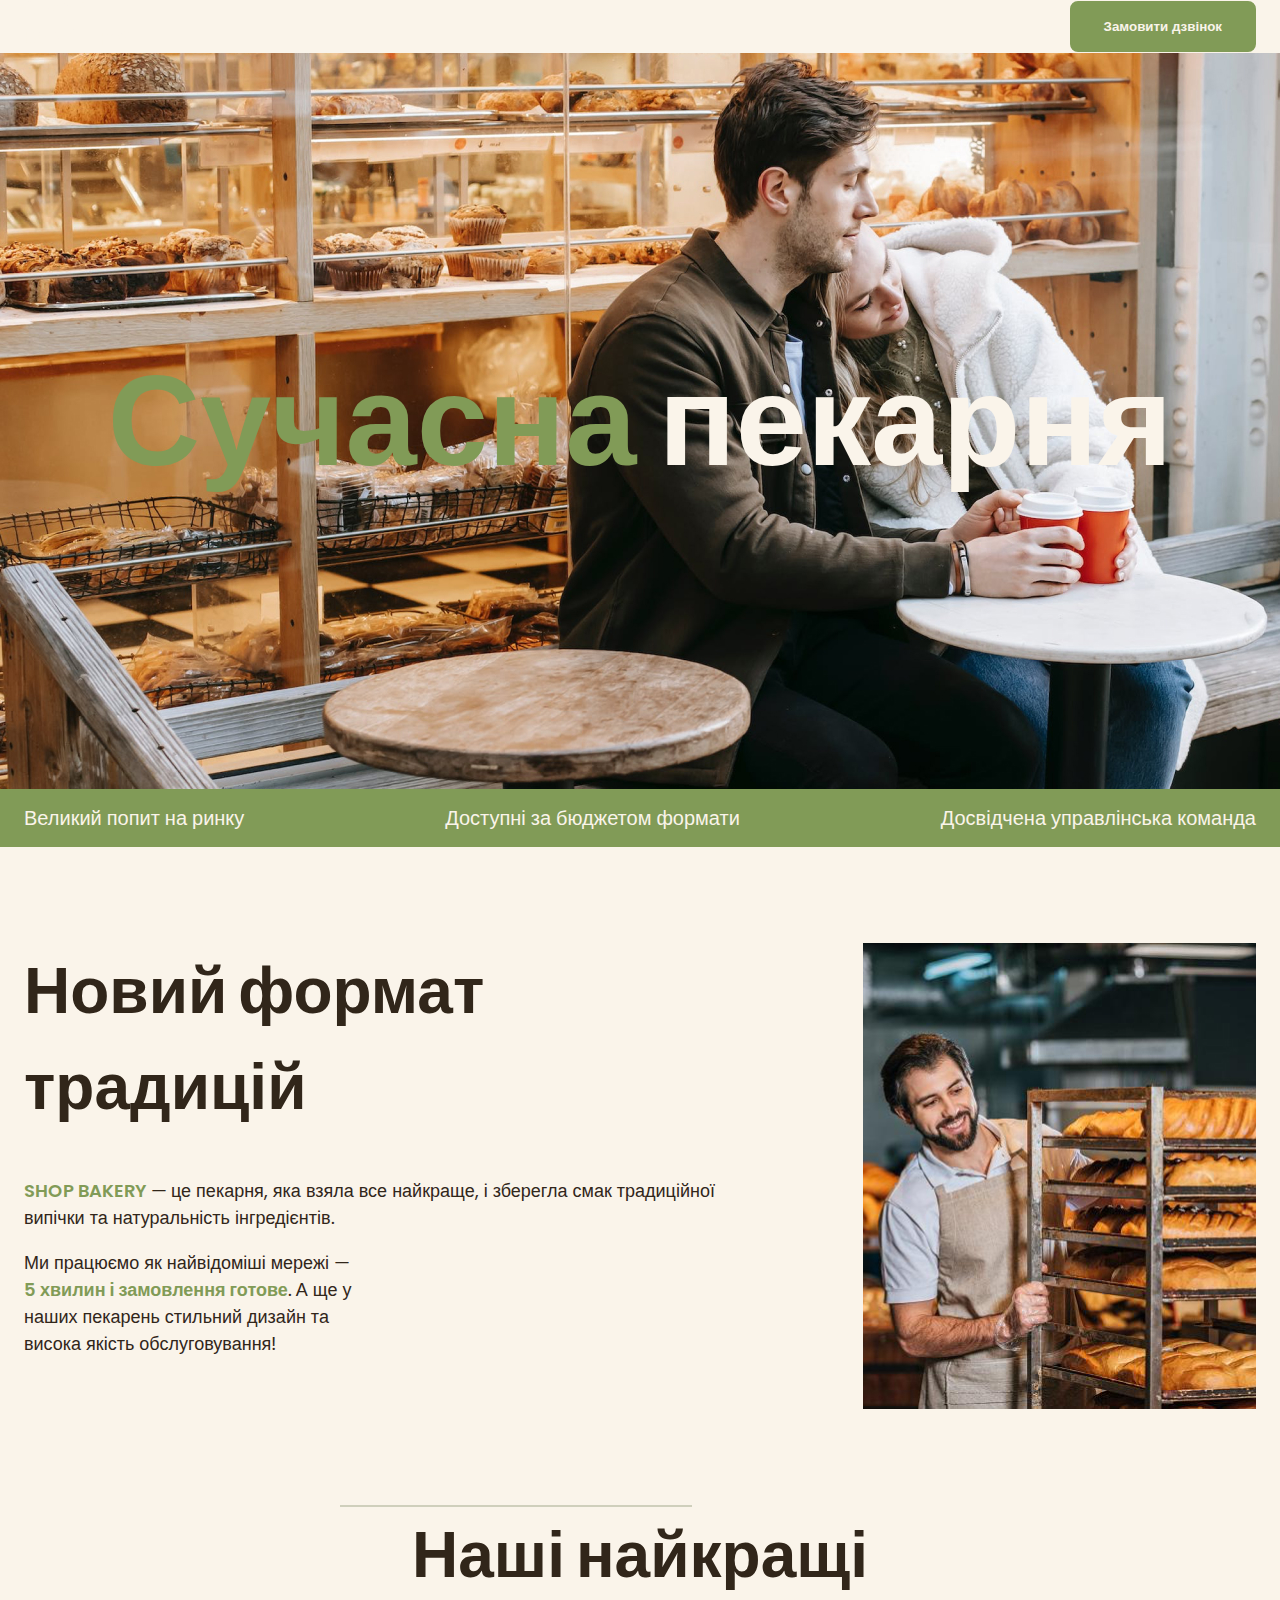
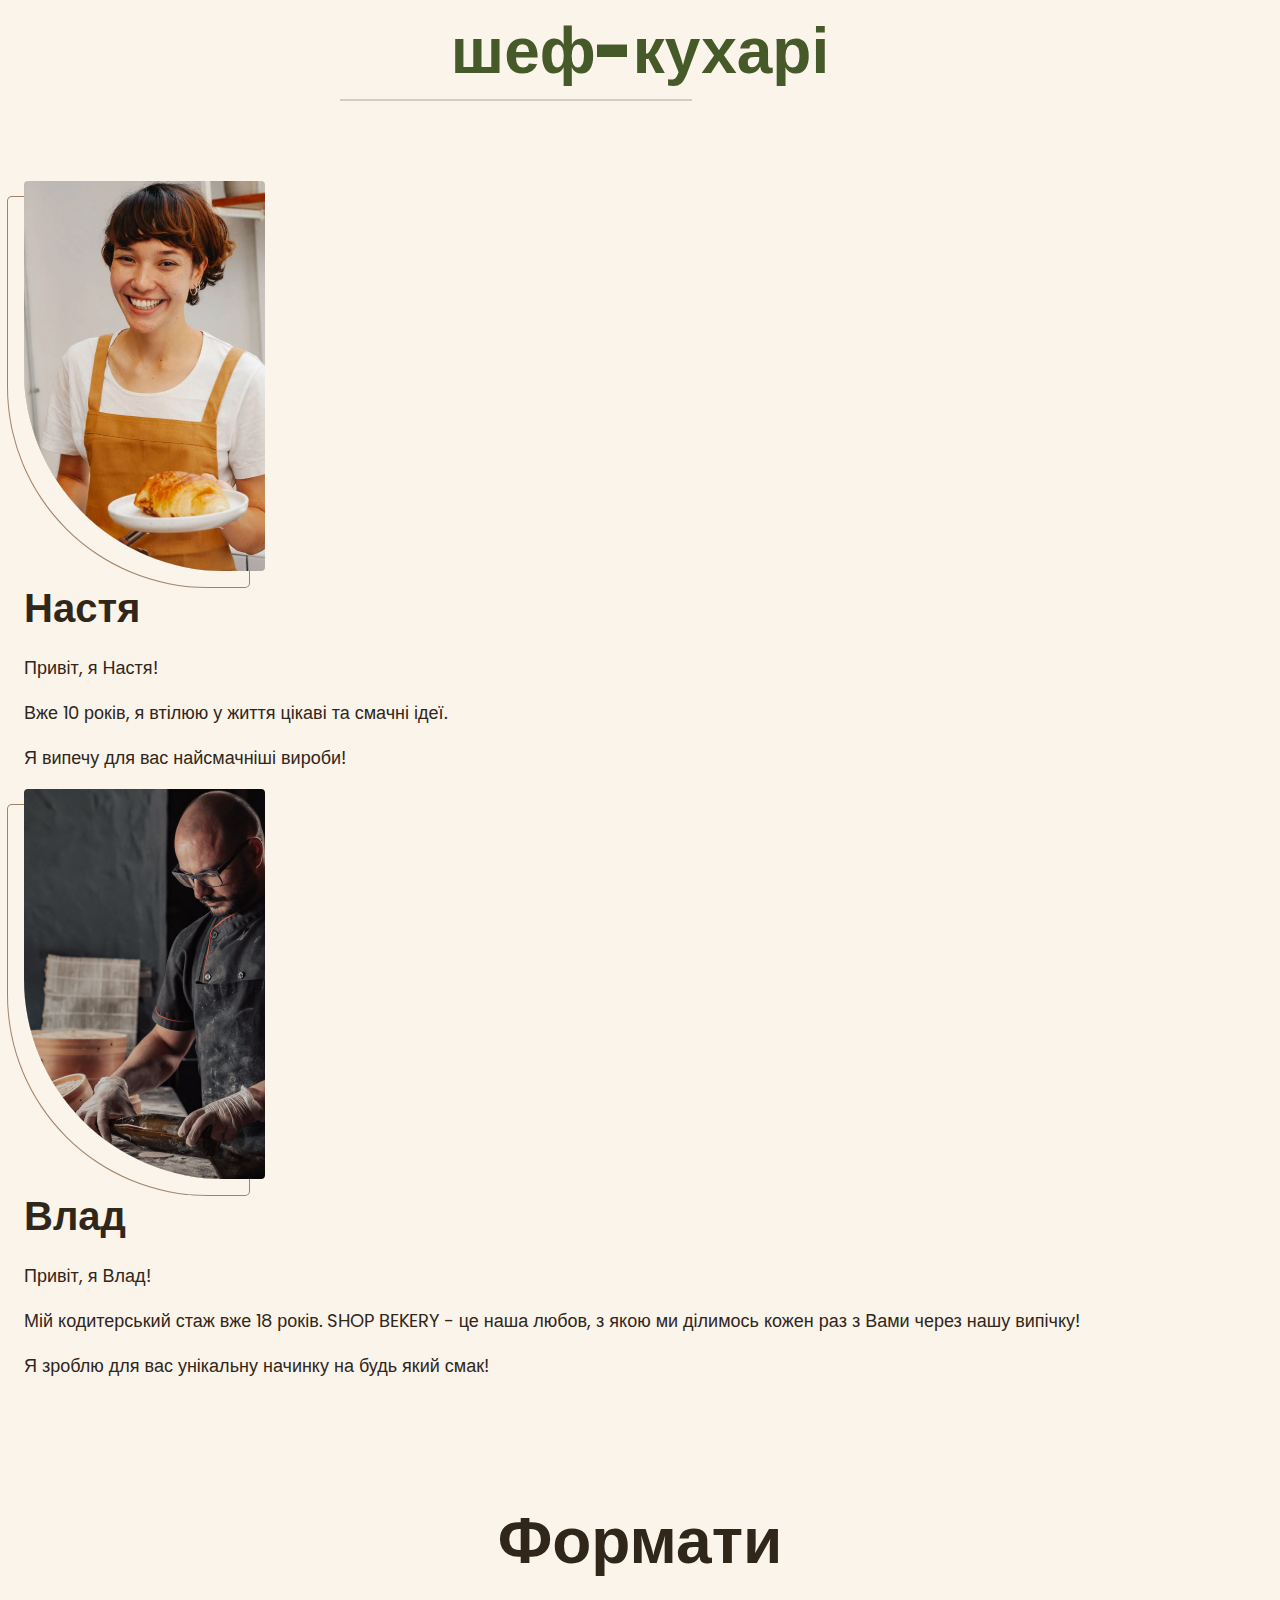
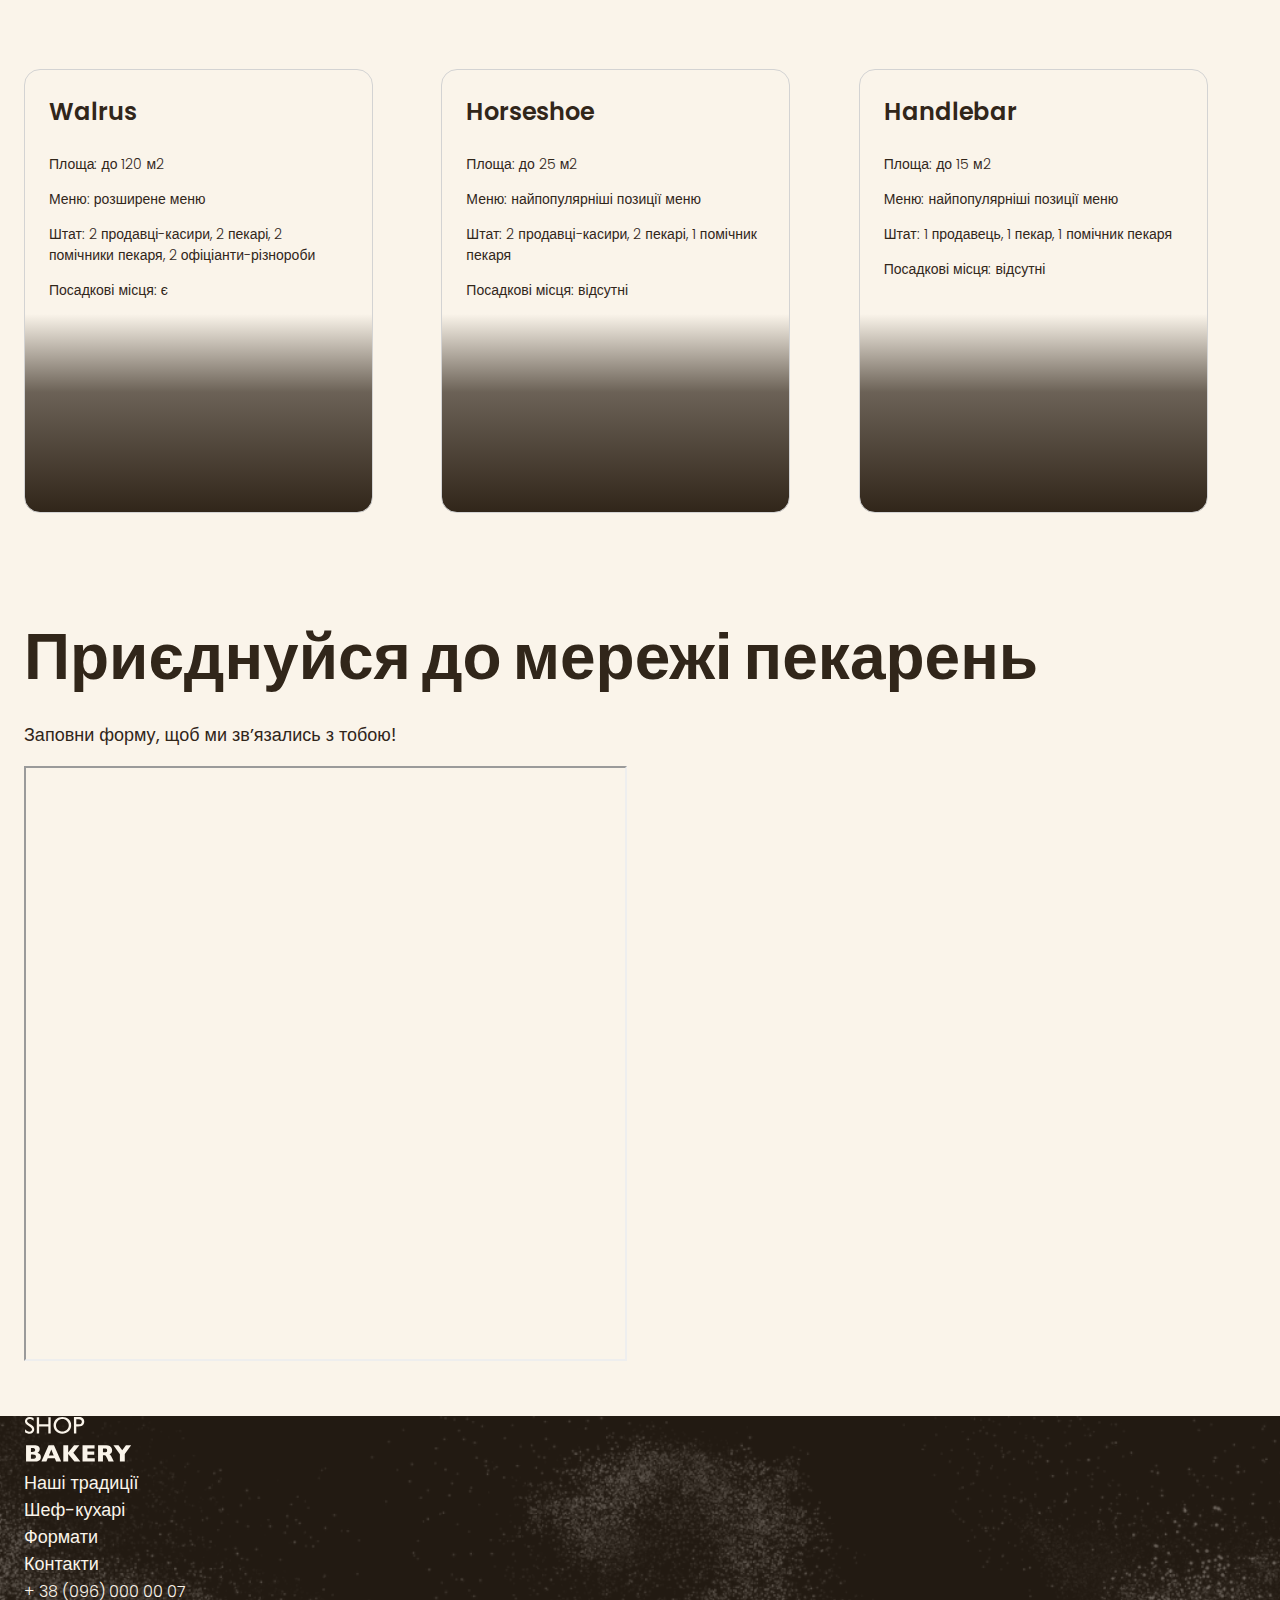
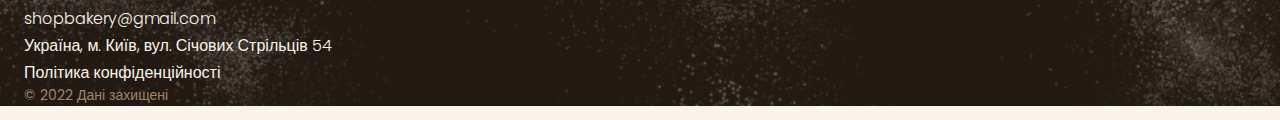
==== commit 606ce8d3: "modul #9" ====
--- a/index.html
+++ b/index.html
@@ -73,12 +73,13 @@
       </section>
       <section class="section" id="chefs-section">
         <div class="container">
-          <h2 class="chefs-title section-title">
+          <h2 class="chefs-title section-title centered">
             Наші найкращі <span class="accent">шеф-кухарі</span>
           </h2>
           <ul>
             <li>
               <article>
+                <img class="chef-photo" src="/images/chef-nastya.jpg" alt="Фото Шеф-кухар Настя">
                 <h3 class="chef-title">Настя</h3>
                 <p>Привіт, я Настя!</p>
                 <p>Вже 10 років, я втілюю у життя цікаві та смачні ідеї.</p>
@@ -87,6 +88,7 @@
             </li>
             <li>
               <article>
+                <img class="chef-photo" src="/images/chef-vlad.jpg" alt="Фото Шеф-кухар Влад">
                 <h3 class="chef-title">Влад</h3>
                 <p>Привіт, я Влад!</p>
                 <p>
@@ -101,7 +103,7 @@
       </section>
       <section class="section" id="format-section">
         <div class="container">
-          <h2 class="formats-title section-title">Формати</h2>
+          <h2 class="formats-title section-title centered">Формати</h2>
           <ul class="formats-list">
             <li class="formats-item">
               <article class="format-card">
@@ -159,7 +161,7 @@
         </div>
       </section>
     </main>
-    <footer>
+    <footer class="footer">
       <div class="container">
         <nav>
           <a href="#">
--- a/css/styles.css
+++ b/css/styles.css
@@ -29,8 +29,10 @@
 :root {
   --color-primary-dark: #31261A;
   --color-primary-light: #FAF4EA;
-  --color-brand-light: #819B57;
+  --color-brand-normal: #819B57;
   --color-brand-dark: #465929;
+  --color-brand-light: #CFCFBC;
+  --color-secondary-dark: #A18268;
 }
 
 /* Base */
@@ -39,6 +41,7 @@
 }
 
 body {
+  background-color: var(--color-primary-light);
   color: var(--color-primary-dark);
   font-family: 'Poppins', sans-serif;
   font-size: 18px;
@@ -109,8 +112,8 @@
   padding: 16px 32px;
   color: var(--color-primary-light);
   font-weight: 600;
-  border: 2px solid var(--color-brand-light);
-  background-color: var(--color-brand-light);
+  border: 2px solid var(--color-brand-normal);
+  background-color: var(--color-brand-normal);
   border-radius: 8px;
   cursor: pointer;
 }
@@ -128,12 +131,16 @@
 }
 
 .link:hover {
-  color: var(--color-brand-light);
+  color: var(--color-brand-normal);
 }
 
 /* Hero section */
 .hero-section {
   padding: 272px 0;
+  background-image: url('../images/hero-section-background.jpg');
+  background-repeat: no-repeat;
+  background-position: center top;
+  background-size: cover;
 }
 
 .hero-title {
@@ -145,12 +152,12 @@
 }
 
 .hero-title .accent {
-  color: var(--color-brand-light);
+  color: var(--color-brand-normal);
 }
 
 /* Advantages section */
 .advantages-section {
-  background-color: var(--color-brand-light);
+  background-color: var(--color-brand-normal);
 }
 
 .advantages-list {
@@ -172,6 +179,10 @@
   font-weight: 900;
 }
 
+.section-title.centered {
+  text-align: center;
+}
+
 .section-title .accent {
   color: var(--color-brand-dark);
 }
@@ -200,7 +211,7 @@
 }
 
 .traditions-text .brand {
-  color: var(--color-brand-light);
+  color: var(--color-brand-normal);
   font-weight: 600;
 }
 
@@ -210,7 +221,15 @@
 
 /* Chefs section */
 .chefs-title {
-  margin-bottom: 80px;
+  max-width: 600px;
+  margin: 0 auto 80px;
+}
+
+.chef-photo {
+  border-radius: 4px 4px 4px 200px;
+  box-shadow: 
+  -16px 16px 0 0 var(--color-primary-light), 
+  -16px 16px 0 1px var(--color-secondary-dark) ;
 }
 
 .chef-title {
@@ -219,6 +238,15 @@
   font-weight: 600;
 }
 
+.chefs-title::before,
+.chefs-title::after {
+  display: block;
+  width: 352px;
+  height: 2px;
+  background-color: var(--color-brand-light);
+  content: '';
+}
+
 /* Format section */
 .formats-list {
   display: flex;
@@ -231,9 +259,16 @@
 }
 
 .format-card {
+  height: 444px;
+  width: 349px;
   padding: 24px;
   border: 1px solid lightgrey; /*remove*/
   border-radius: 16px;
+  background-image: linear-gradient(
+    180deg, 
+    rgba(49, 38, 26, 0.00) 55.21%, 
+    rgba(49, 38, 26, 0.71) 72.92%, 
+    var(--color-primary-dark) 100%);
 }
 
 .formats-title {
@@ -256,6 +291,13 @@
 }
 
 /* Footer */
+.footer {
+  background-color: var(--color-primary-dark);
+  background-image: url('../images/footer-background.jpg');
+  background-repeat: no-repeat;
+  background-size: cover;
+  background-position: center;
+}
 .address-link {
   color: var(--color-primary-light);
   font-size: 16px;
@@ -264,7 +306,7 @@
 }
 
 .address-link:hover {
-  color: var(--color-brand-light);
+  color: var(--color-brand-normal);
 }
 
 .address-copyright {
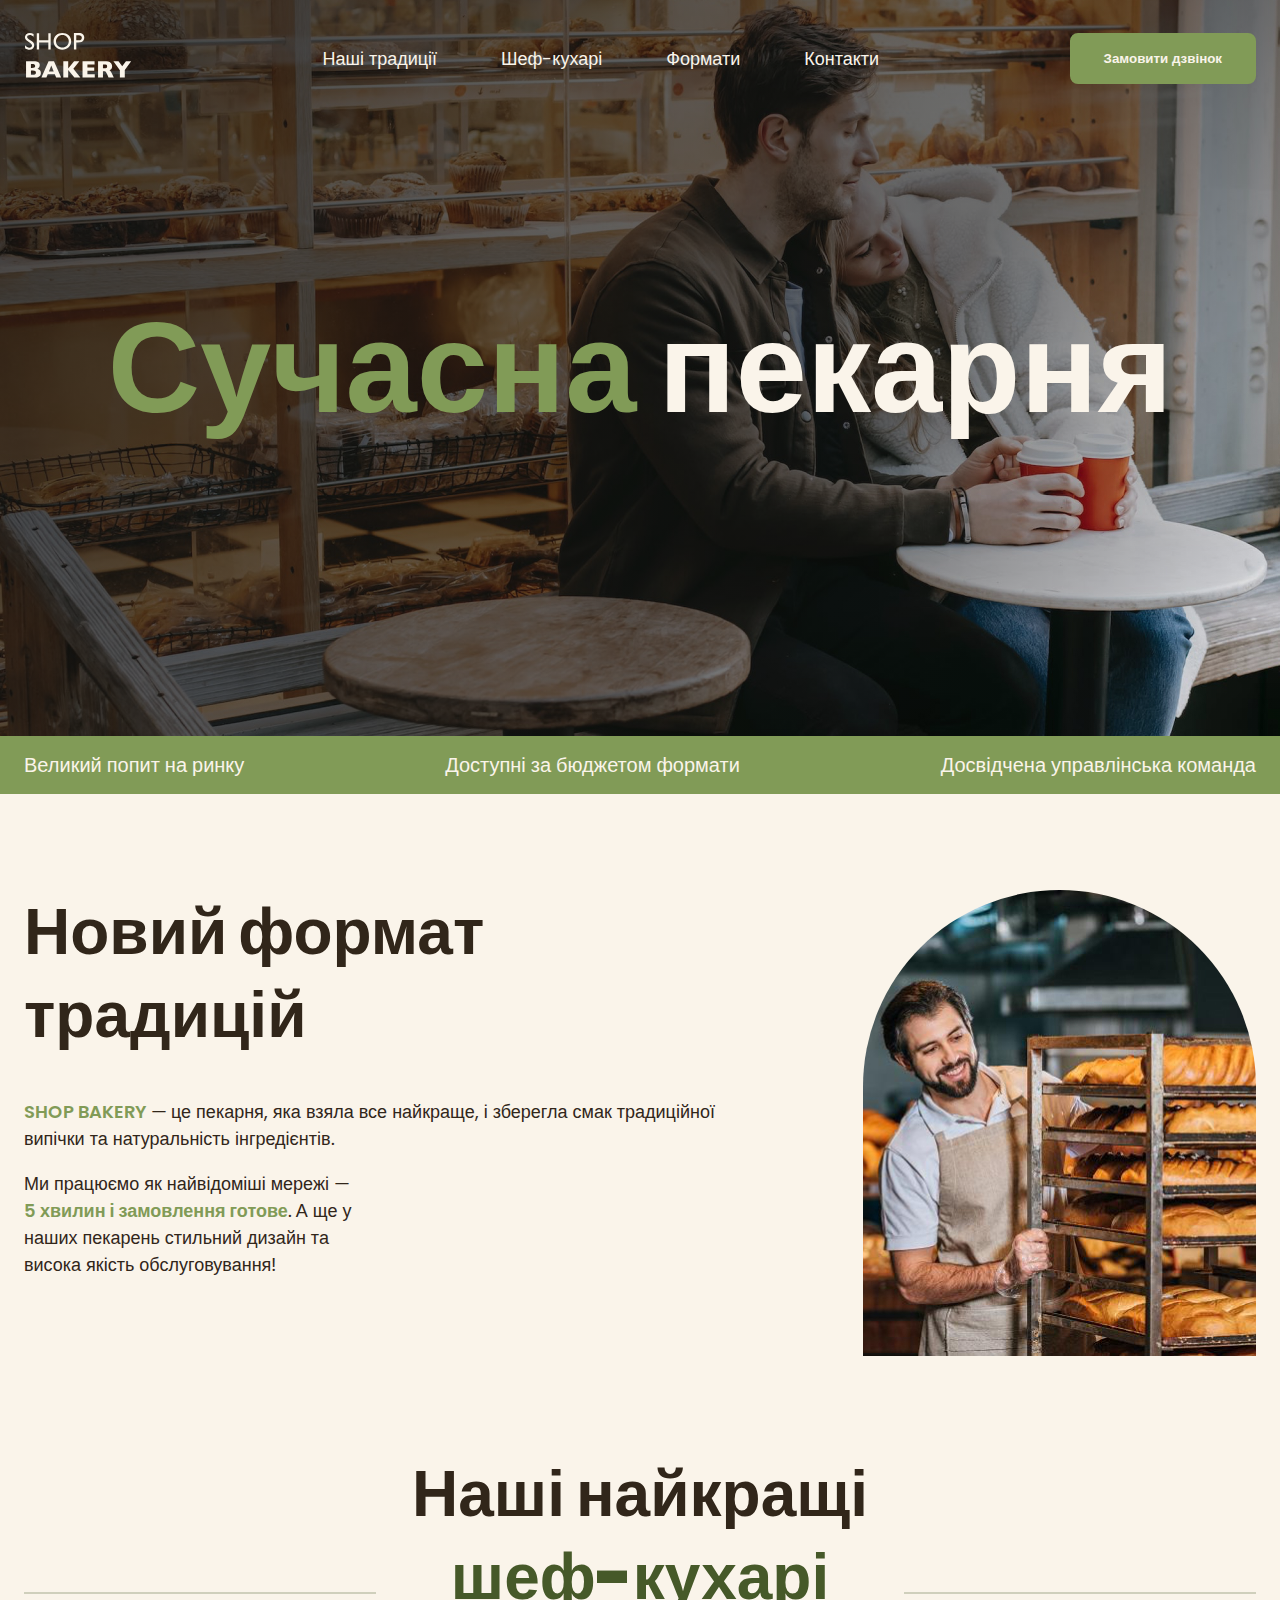
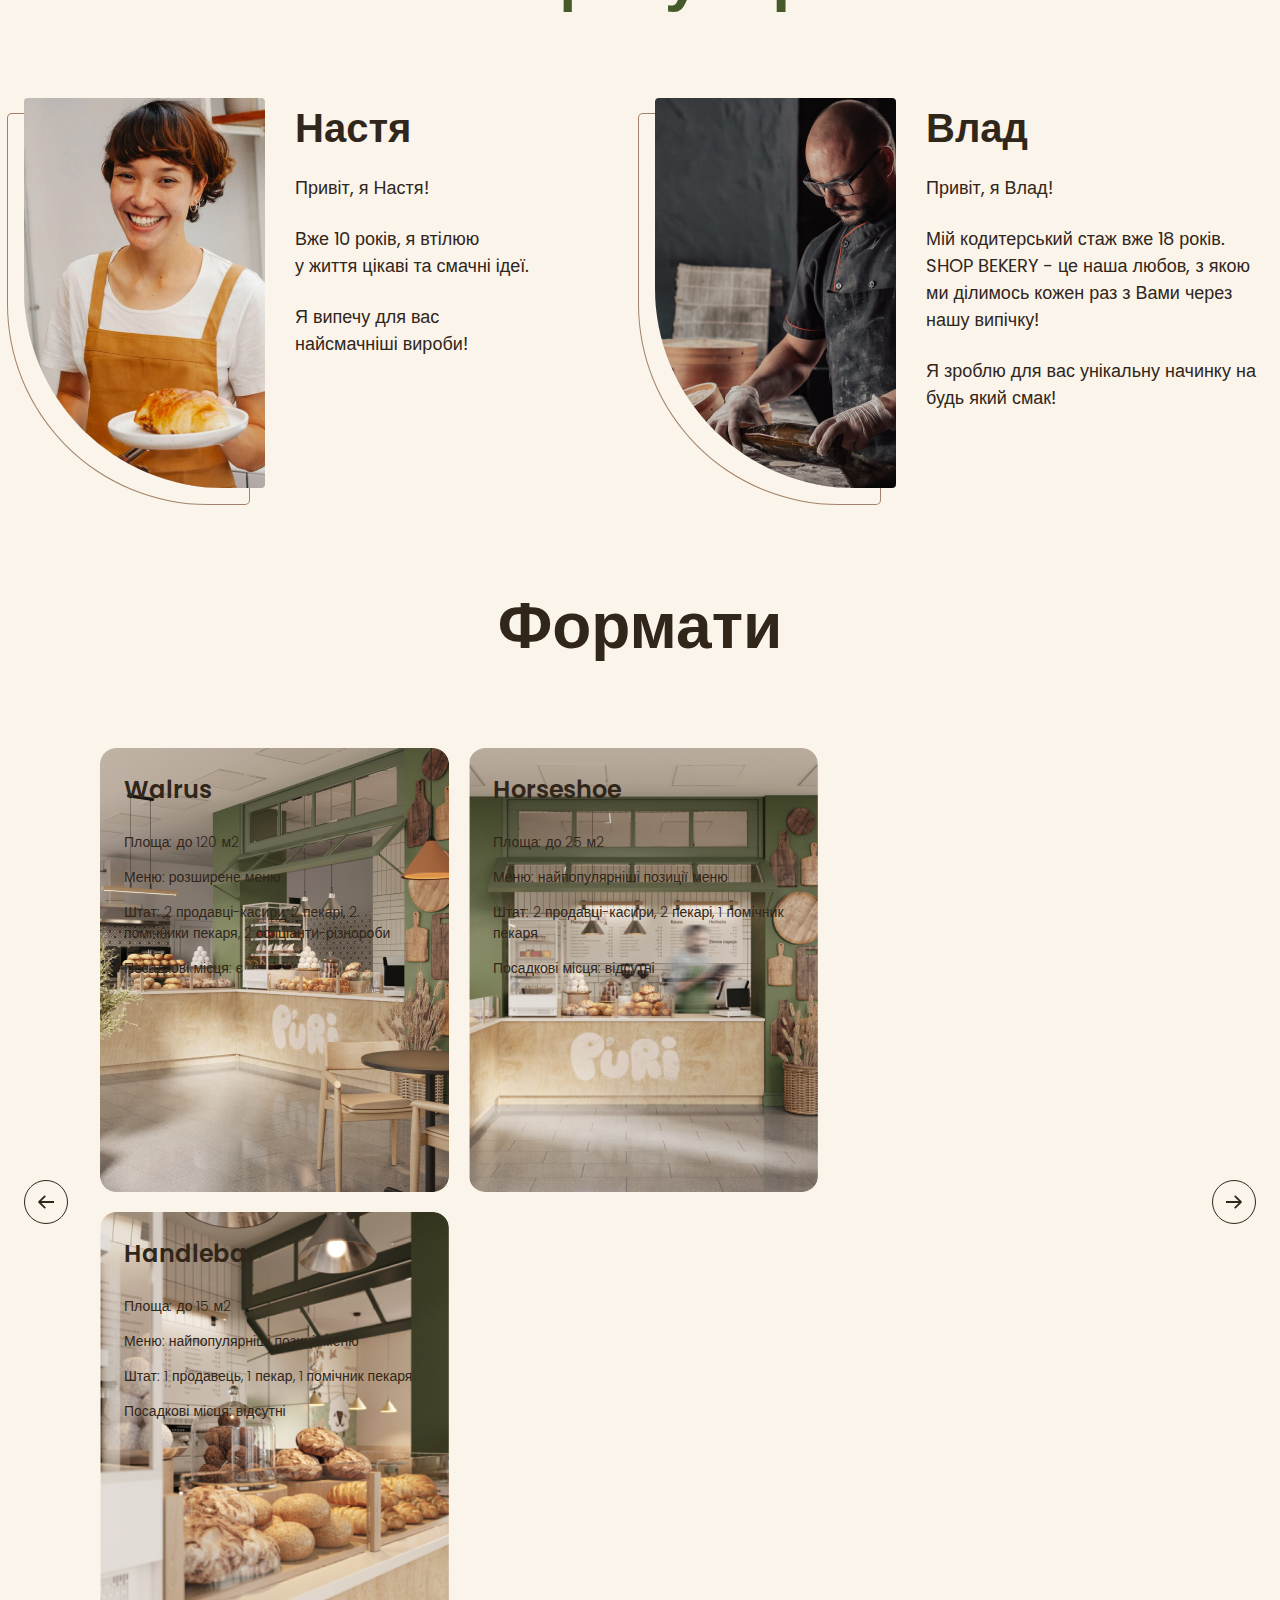
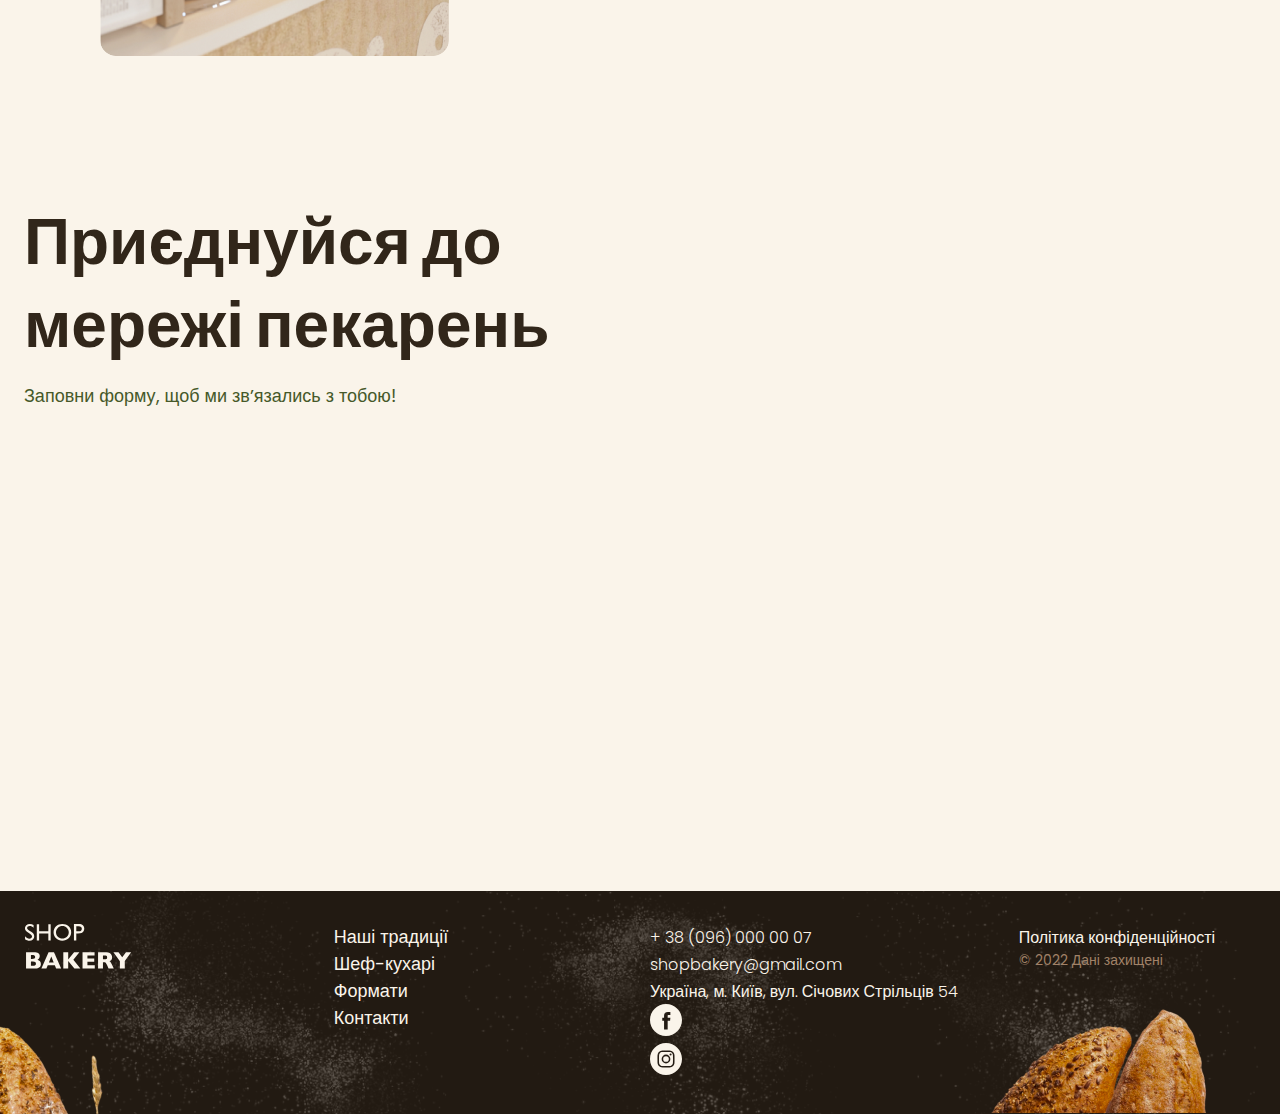
==== commit 14142531: "modul 13 animation elements" ====
--- a/index.html
+++ b/index.html
@@ -8,7 +8,7 @@
     <link rel="stylesheet" href="./css/styles.css" />
   </head>
   <body>
-    <header>
+    <header class="header">
       <div class="container">
         <div class="header-container">
           <nav class="header-nav">
@@ -24,7 +24,9 @@
               <li><a class="link" href="#contacts-section">Контакти</a></li>
             </ul>
           </nav>
-          <button class="button" type="button">Замовити дзвінок</button>
+          <button class="button modal-btn-open" type="button">
+            Замовити дзвінок
+          </button>
         </div>
       </div>
     </header>
@@ -65,6 +67,7 @@
               </p>
             </div>
             <img
+              class="baker-man-image"
               src="./images/baker-man.jpg"
               alt="Чоловік пекар дивиться на батони із посмішкою"
             />
@@ -74,146 +77,207 @@
       <section class="section" id="chefs-section">
         <div class="container">
           <h2 class="chefs-title section-title centered">
-            Наші найкращі <span class="accent">шеф-кухарі</span>
+            Наші найкращі <span class="accent"><br />шеф-кухарі</span>
           </h2>
-          <ul>
-            <li>
-              <article>
-                <img class="chef-photo" src="/images/chef-nastya.jpg" alt="Фото Шеф-кухар Настя">
-                <h3 class="chef-title">Настя</h3>
-                <p>Привіт, я Настя!</p>
-                <p>Вже 10 років, я втілюю у життя цікаві та смачні ідеї.</p>
-                <p>Я випечу для вас найсмачніші вироби!</p>
-              </article>
-            </li>
-            <li>
-              <article>
-                <img class="chef-photo" src="/images/chef-vlad.jpg" alt="Фото Шеф-кухар Влад">
-                <h3 class="chef-title">Влад</h3>
-                <p>Привіт, я Влад!</p>
-                <p>
-                  Мій кодитерський стаж вже 18 років. SHOP BEKERY - це наша
-                  любов, з якою ми ділимось кожен раз з Вами через нашу випічку!
-                </p>
-                <p>Я зроблю для вас унікальну начинку на будь який смак!</p>
-              </article>
-            </li>
-          </ul>
-        </div>
-      </section>
-      <section class="section" id="format-section">
-        <div class="container">
-          <h2 class="formats-title section-title centered">Формати</h2>
-          <ul class="formats-list">
-            <li class="formats-item">
-              <article class="format-card">
-                <h3 class="format-title" lang="en">Walrus</h3>
-                <div class="format-text">
-                  <p>Площа: до 120 м2</p>
-                  <p>Меню: розширене меню</p>
-                  <p>
-                    Штат: 2 продавці-касири, 2 пекарі, 2 помічники пекаря, 2
-                    офіціанти-різнороби
-                  </p>
-                  <p>Посадкові місця: є</p>
+          <ul class="chefs-list">
+            <li class="chefs-item">
+              <article class="chef-card">
+                <img
+                  class="chef-photo"
+                  src="/images/chef-nastya.jpg"
+                  alt="Фото Шеф-кухар Настя"
+                />
+                <div>
+                  <h3 class="chef-title">Настя</h3>
+                  <div class="chef-text">
+                    <p>Привіт, я Настя!</p>
+                    <p>
+                      Вже 10 років, я втілюю <br />
+                      у життя цікаві та смачні ідеї.
+                    </p>
+                    <p>
+                      Я випечу для вас <br />
+                      найсмачніші вироби!
+                    </p>
+                  </div>
                 </div>
               </article>
             </li>
-            <li class="formats-item">
-              <article class="format-card">
-                <h3 class="format-title" lang="en">Horseshoe</h3>
-                <div class="format-text">
-                  <p>Площа: до 25 м2</p>
-                  <p>Меню: найпопулярніші позиції меню</p>
-                  <p>Штат: 2 продавці-касири, 2 пекарі, 1 помічник пекаря</p>
-                  <p>Посадкові місця: відсутні</p>
-                </div>
-              </article>
-            </li>
-            <li class="formats-item">
-              <article class="format-card">
-                <h3 class="format-title" lang="en">Handlebar</h3>
-                <div class="format-text">
-                  <p>Площа: до 15 м2</p>
-                  <p>Меню: найпопулярніші позиції меню</p>
-                  <p>Штат: 1 продавець, 1 пекар, 1 помічник пекаря</p>
-                  <p>Посадкові місця: відсутні</p>
+            <li class="chefs-item">
+              <article class="chef-card">
+                <img
+                  class="chef-photo"
+                  src="/images/chef-vlad.jpg"
+                  alt="Фото Шеф-кухар Влад"
+                />
+                <div>
+                  <h3 class="chef-title">Влад</h3>
+                  <div class="chef-text">
+                    <p>Привіт, я Влад!</p>
+                    <p>
+                      Мій кодитерський стаж вже 18 років. SHOP BEKERY - це наша
+                      любов, з якою ми ділимось кожен раз з Вами через нашу
+                      випічку!
+                    </p>
+                    <p>Я зроблю для вас унікальну начинку на будь який смак!</p>
+                  </div>
                 </div>
               </article>
             </li>
           </ul>
         </div>
       </section>
-      <section class="section" id="contacts-section">
-        <div class="container">
-          <h2 class="contact-title section-title">
-            Приєднуйся до мережі пекарень
-          </h2>
-          <p>Заповни форму, щоб ми звʼязались з тобою!</p>
-          <iframe
-            src="https://www.google.com/maps/embed?pb=!1m18!1m12!1m3!1d2540.1640531314047!2d30.491233500000003!3d50.4566697!2m3!1f0!2f0!3f0!3m2!1i1024!2i768!4f13.1!3m3!1m2!1s0x40d4ce637bfe1717%3A0x5370c2254ad1b952!2z0LLRg9C70LjRhtGPINCh0ZbRh9C-0LLQuNGFINCh0YLRgNGW0LvRjNGG0ZbQsiwgNTQsINCa0LjRl9CyLCAwMjAwMA!5e0!3m2!1suk!2sua!4v1701796543865!5m2!1suk!2sua"
-            width="603"
-            height="595"
-            allowfullscreen=""
-            loading="lazy"
-            referrerpolicy="no-referrer-when-downgrade"
-          ></iframe>
+      <section class="section" id="format-section">
+        <div class="container">
+          <h2 class="formats-title section-title centered">Формати</h2>
+          <div class="formats-container">
+            <button class="carousel-button" type="button">
+              <svg width="16" height="16">
+                <use href="./images/icons.svg#icon-arrow"></use>
+              </svg>
+            </button>
+            <ul class="formats-list">
+              <li class="formats-item">
+                <article class="format-card card-warlus">
+                  <h3 class="format-title" lang="en">Walrus</h3>
+                  <div class="format-text">
+                    <p>Площа: до 120 м2</p>
+                    <p>Меню: розширене меню</p>
+                    <p>
+                      Штат: 2 продавці-касири, 2 пекарі, 2 помічники пекаря, 2
+                      офіціанти-різнороби
+                    </p>
+                    <p>Посадкові місця: є</p>
+                  </div>
+                </article>
+              </li>
+              <li class="formats-item">
+                <article class="format-card card-horseshoe">
+                  <h3 class="format-title" lang="en">Horseshoe</h3>
+                  <div class="format-text">
+                    <p>Площа: до 25 м2</p>
+                    <p>Меню: найпопулярніші позиції меню</p>
+                    <p>Штат: 2 продавці-касири, 2 пекарі, 1 помічник пекаря</p>
+                    <p>Посадкові місця: відсутні</p>
+                  </div>
+                </article>
+              </li>
+              <li class="formats-item">
+                <article class="format-card card-handlebar">
+                  <h3 class="format-title" lang="en">Handlebar</h3>
+                  <div class="format-text">
+                    <p>Площа: до 15 м2</p>
+                    <p>Меню: найпопулярніші позиції меню</p>
+                    <p>Штат: 1 продавець, 1 пекар, 1 помічник пекаря</p>
+                    <p>Посадкові місця: відсутні</p>
+                  </div>
+                </article>
+              </li>
+            </ul>
+            <button class="carousel-button next" type="button">
+              <svg width="16" height="16">
+                <use href="./images/icons.svg#icon-arrow"></use>
+              </svg>
+            </button>
+          </div>
+        </div>
+      </section>
+      <section class="contacts-section section" id="contacts-section">
+        <div class="container">
+          <div class="contact-container">
+            <div class="contact-form">
+              <h2 class="contact-title section-title">
+                Приєднуйся до мережі пекарень
+              </h2>
+              <p class="contact-text">
+                Заповни форму, щоб ми звʼязались з тобою!
+              </p>
+              <!-- form -->
+            </div>
+            <iframe
+              class="contact-map"
+              src="https://www.google.com/maps/embed?pb=!1m18!1m12!1m3!1d2540.1640531314047!2d30.491233500000003!3d50.4566697!2m3!1f0!2f0!3f0!3m2!1i1024!2i768!4f13.1!3m3!1m2!1s0x40d4ce637bfe1717%3A0x5370c2254ad1b952!2z0LLRg9C70LjRhtGPINCh0ZbRh9C-0LLQuNGFINCh0YLRgNGW0LvRjNGG0ZbQsiwgNTQsINCa0LjRl9CyLCAwMjAwMA!5e0!3m2!1suk!2sua!4v1701796543865!5m2!1suk!2sua"
+              width="600"
+              height="595"
+              allowfullscreen=""
+              loading="lazy"
+              referrerpolicy="no-referrer-when-downgrade"
+            >
+            </iframe>
+          </div>
         </div>
       </section>
     </main>
     <footer class="footer">
       <div class="container">
-        <nav>
-          <a href="#">
-            <img src="./images/logo.svg" alt="Логотип сучасної пекарні" />
-          </a>
-          <ul>
-            <li>
-              <a class="link" href="#traditions-section">Наші традиції</a>
-            </li>
-            <li><a class="link" href="#chefs-section">Шеф-кухарі</a></li>
-            <li><a class="link" href="#format-section">Формати</a></li>
-            <li><a class="link" href="#contacts-section">Контакти</a></li>
-          </ul>
-        </nav>
-        <address>
-          <ul>
-            <li>
-              <a class="address-link" href="tel:+380960000007"
-                >+ 38 (096) 000 00 07</a
-              >
-            </li>
-            <li>
-              <a class="address-link" href="mailto:shopbakery@gmail.com"
-                >shopbakery@gmail.com</a
-              >
-            </li>
-            <li>
-              <a
-                class="address-link"
-                href="https://maps.app.goo.gl/SvD66bGZupn16T4t5"
-                target="_blank"
-              >
-                Україна, м. Київ, вул. Січових Стрільців 54
+        <div class="footer-container">
+          <nav class="footer-nav">
+            <div class="footer-logo">
+              <a href="#">
+                <img src="./images/logo.svg" alt="Логотип сучасної пекарні" />
               </a>
-            </li>
-            <li>
-              <a href="#">
-                <!-- facebook icon -->
+            </div>
+            <ul class="footer-menu">
+              <li>
+                <a class="link" href="#traditions-section">Наші традиції</a>
+              </li>
+              <li><a class="link" href="#chefs-section">Шеф-кухарі</a></li>
+              <li><a class="link" href="#format-section">Формати</a></li>
+              <li><a class="link" href="#contacts-section">Контакти</a></li>
+            </ul>
+          </nav>
+          <address class="footer-address">
+            <ul class="address-list">
+              <li>
+                <a class="address-link" href="tel:+380960000007">
+                  + 38 (096) 000 00 07
+                </a>
+              </li>
+              <li>
+                <a class="address-link" href="mailto:shopbakery@gmail.com">
+                  shopbakery@gmail.com
+                </a>
+              </li>
+              <li>
+                <a
+                  class="address-link"
+                  href="https://maps.app.goo.gl/SvD66bGZupn16T4t5"
+                  target="_blank"
+                >
+                  Україна, м. Київ, вул. Січових Стрільців 54
+                </a>
+              </li>
+              <li>
+                <a href="#">
+                  <svg class="adress-icon" width="32" height="32">
+                    <use href="./images/icons.svg#icon-facebook"></use>
+                  </svg>
+                </a>
+              </li>
+              <li>
+                <a href="#">
+                  <svg class="adress-icon" width="32" height="32">
+                    <use href="./images/icons.svg#icon-instagram"></use>
+                  </svg>
+                </a>
+              </li>
+            </ul>
+            <div class="address-info">
+              <a class="address-link" href="#" target="_blank"
+                >Політика конфіденційності
               </a>
-            </li>
-            <li>
-              <a href="#">
-                <!-- instagram icon -->
-              </a>
-            </li>
-          </ul>
-          <a class="address-link" href="#" target="_blank"
-            >Політика конфіденційності</a
-          >
-          <p class="address-copyright">&copy; 2022 Дані захищені</p>
-        </address>
+              <p class="address-copyright">&copy; 2022 Дані захищені</p>
+            </div>
+          </address>
+        </div>
       </div>
     </footer>
+
+    <div class="backdrop is-hidden">
+      <div class="modal">
+        <button class="modal-btn-close" type="button">Close</button>
+      </div>
+    </div>
+    <script src="./js/modal.js"></script>
   </body>
 </html>
--- a/css/styles.css
+++ b/css/styles.css
@@ -36,7 +36,9 @@
 }
 
 /* Base */
-* {
+*,
+*::after,
+*::before {
   box-sizing: border-box;
 }
 
@@ -54,6 +56,10 @@
   margin-top: 0;
 }
 
+a {
+  display: inline-block;
+}
+
 address {
   font-style: normal;
 }
@@ -85,6 +91,14 @@
 }
 
 /* Header */
+.header {
+  position: absolute;
+  width: 100%;
+  top: 0;
+  left: 0;
+  padding-top: 32px;
+}
+
 .header-container {
   display: flex;
   align-items: center;
@@ -128,6 +142,7 @@
   color: var(--color-primary-light);
   text-decoration: none;
   line-height: 1.5;
+  transition: color 0.3s;
 }
 
 .link:hover {
@@ -137,7 +152,12 @@
 /* Hero section */
 .hero-section {
   padding: 272px 0;
-  background-image: url('../images/hero-section-background.jpg');
+  background-image: 
+  linear-gradient(127deg, 
+  rgba(18, 18, 17, 0.78) 0%, 
+  rgba(18, 18, 17, 0.6) 63.89%, 
+  rgba(18, 18, 17, 0) 100%), 
+  url('../images/hero-section-background.jpg');
   background-repeat: no-repeat;
   background-position: center top;
   background-size: cover;
@@ -177,6 +197,7 @@
 .section-title {
   font-size: 64px;
   font-weight: 900;
+  line-height: 1.3;
 }
 
 .section-title.centered {
@@ -219,10 +240,47 @@
   text-transform: uppercase;
 }
 
+.baker-man-image {
+  border-radius: 400px 400px 0 0;
+}
+
 /* Chefs section */
 .chefs-title {
-  max-width: 600px;
+  position: relative;
   margin: 0 auto 80px;
+}
+
+.chefs-title::before,
+.chefs-title::after {
+  position: absolute;
+  bottom: 24px;
+  width: 352px;
+  height: 2px;
+  background-color: var(--color-brand-light);
+  content: '';
+}
+
+.chefs-title::before {
+  left: 0;
+}
+
+.chefs-title::after {
+  right: 0;
+}
+
+.chefs-list {
+  display: flex;
+  gap: 40px 30px;
+  flex-wrap: wrap;
+}
+
+.chefs-item {
+  flex-basis: calc((100% - 30px) / 2);
+}
+
+.chef-card {
+  display: flex;
+  gap: 30px
 }
 
 .chef-photo {
@@ -238,16 +296,24 @@
   font-weight: 600;
 }
 
-.chefs-title::before,
-.chefs-title::after {
-  display: block;
-  width: 352px;
-  height: 2px;
-  background-color: var(--color-brand-light);
-  content: '';
+.chef-text p {
+  margin-bottom: 24px;
+}
+
+.chef-text p:last-child {
+  margin-bottom: 0;
 }
 
 /* Format section */
+.formats-title {
+  margin-bottom: 80px;
+}
+.formats-container {
+  display: flex;
+  align-items: center;
+  gap: 32px;
+}
+
 .formats-list {
   display: flex;
   flex-wrap: wrap;
@@ -259,20 +325,33 @@
 }
 
 .format-card {
+  width: 349px;
   height: 444px;
-  width: 349px;
   padding: 24px;
-  border: 1px solid lightgrey; /*remove*/
   border-radius: 16px;
   background-image: linear-gradient(
     180deg, 
     rgba(49, 38, 26, 0.00) 55.21%, 
     rgba(49, 38, 26, 0.71) 72.92%, 
     var(--color-primary-dark) 100%);
-}
-
-.formats-title {
-  margin-bottom: 80px;
+    transition: transform 0.3s;
+}
+
+.format-card:hover {
+  box-shadow: 0 4px 4px 0 rgba(0, 0, 0, 0.25);
+  transform: scale(1.05);
+}
+
+.format-card.card-warlus {
+  background-image: url(../images/walrus-format.png);
+}
+
+.format-card.card-horseshoe {
+  background-image: url(../images/horseshoe-format.png);
+}
+
+.format-card.card-handlebar {
+  background-image: url(../images/handlebar-format.png);
 }
 
 .format-title {
@@ -285,19 +364,111 @@
   font-weight: 300;
 }
 
+/* Carousel */
+.carousel-button {
+  display: flex;
+  align-items: center;
+  justify-content: center;
+  flex-shrink: 0;
+  width: 44px;
+  height: 44px;
+  padding: 0;
+  fill: var(--color-primary-dark);
+  background-color: transparent;
+  border-radius: 50%;
+  border: 1px solid var(--color-primary-dark);
+  cursor: pointer;
+}
+
+.carousel-button.next {
+  transform: rotate(180deg);
+}
+
+.carousel-button:hover {
+  background-color: var(--color-primary-dark);
+  fill: var(--color-primary-light);
+}
+
 /* Contact section */
+.contacts-section {
+  padding: 96px 0;
+}
+
 .contact-title {
   margin-bottom: 16px;
 }
 
+.contact-container {
+  display: flex;
+  gap: 24px;
+}
+
+.contact-map {
+  flex-shrink: 0;
+  border: none;
+  border-radius: 16px;
+}
+
+.contact-text {
+  color: var(--color-brand-dark);
+}
+
 /* Footer */
 .footer {
+  position: relative;
+  padding: 32px 0;
   background-color: var(--color-primary-dark);
   background-image: url('../images/footer-background.jpg');
   background-repeat: no-repeat;
   background-size: cover;
   background-position: center;
 }
+
+.footer::before,
+.footer::after {
+  position: absolute;
+  background-repeat: no-repeat;
+  bottom: 0;
+  content: '';
+
+}
+
+.footer::before {
+  width: 180px;
+  height: 120px;
+  left: 0;
+  background-image: url(../images/decor-bread-small.png);
+}
+
+.footer::after {
+  width: 380px;
+  height: 188px;
+  right: 0;
+  background-image: url(../images/decor-bread-large.png);
+}
+
+.footer-container {
+  display: flex;
+  gap: 20px;
+}
+
+.footer-nav, 
+.footer-address {
+  display: flex;
+  flex-basis: 50%;
+  gap: 20px;
+}
+
+.footer-logo, 
+.footer-menu {
+  flex-grow: 1;
+}
+
+.address-list, 
+.address-info {
+  flex-grow: 1;
+}
+
 .address-link {
   color: var(--color-primary-light);
   font-size: 16px;
@@ -309,7 +480,54 @@
   color: var(--color-brand-normal);
 }
 
+.adress-icon {
+  fill: var(--color-primary-light);
+  cursor: pointer;
+}
+
+.adress-icon:hover {
+  fill: var(--color-brand-normal);
+}
+
 .address-copyright {
   color: #A18268;
   font-size: 14px;
+}
+
+/* Modal */
+.backdrop {
+  position: fixed;
+  padding: 20px 0;
+  top: 0;
+  right: 0;
+  left: 0;
+  bottom: 0;
+  display: flex;
+  align-items: center;
+  justify-content: center;
+  background-color: rgba(0, 0, 0, 0.5);
+  transition: opacity 0.3s, visibility 0.3s;
+}
+
+.backdrop.is-hidden {
+  opacity: 0;
+  visibility: hidden;
+  pointer-events: none;
+}
+
+.modal {
+  position: relative;
+  width: 100%;
+  max-width: 880px;
+  height: 100%;
+  max-height: 880px;
+  background-color: var(--color-primary-light);
+  border-radius: 32px;
+}
+
+.modal-btn-close {
+  position: absolute;
+  right: 40px;
+  top: 40px;
+
 }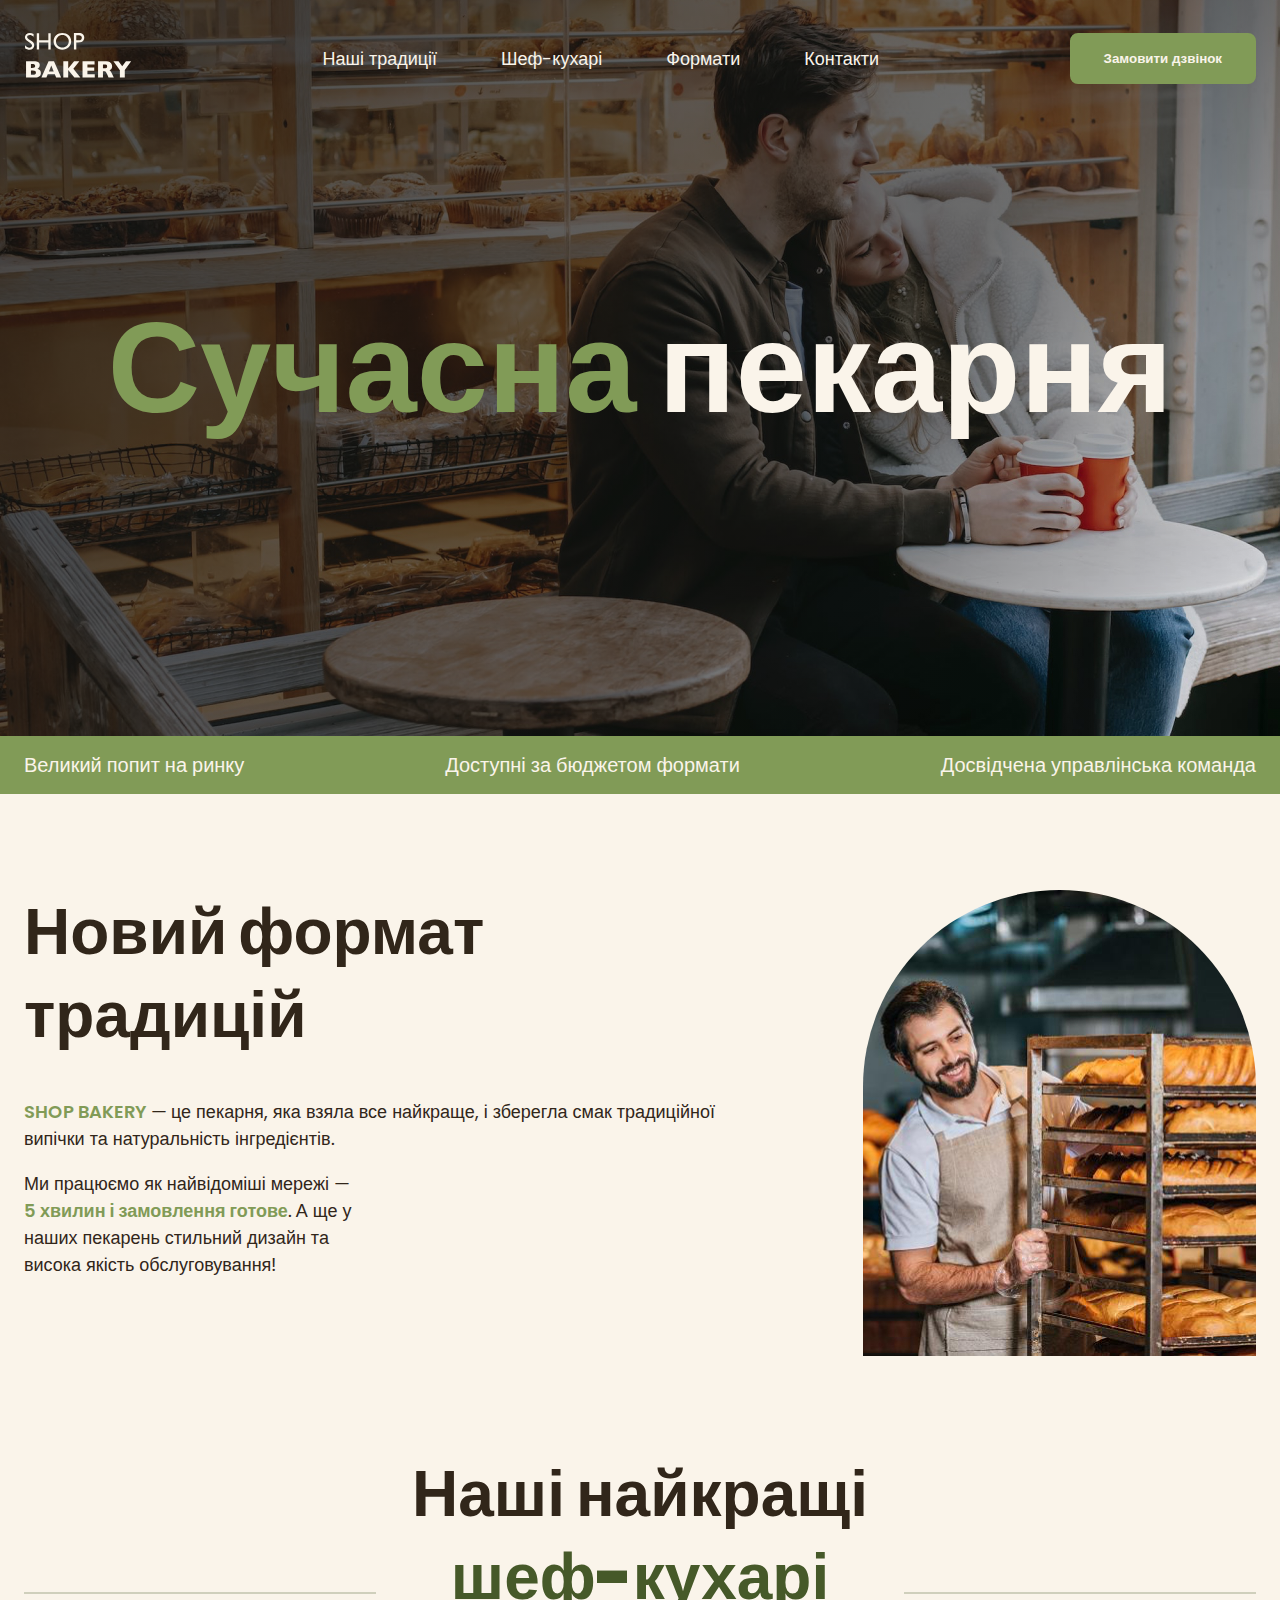
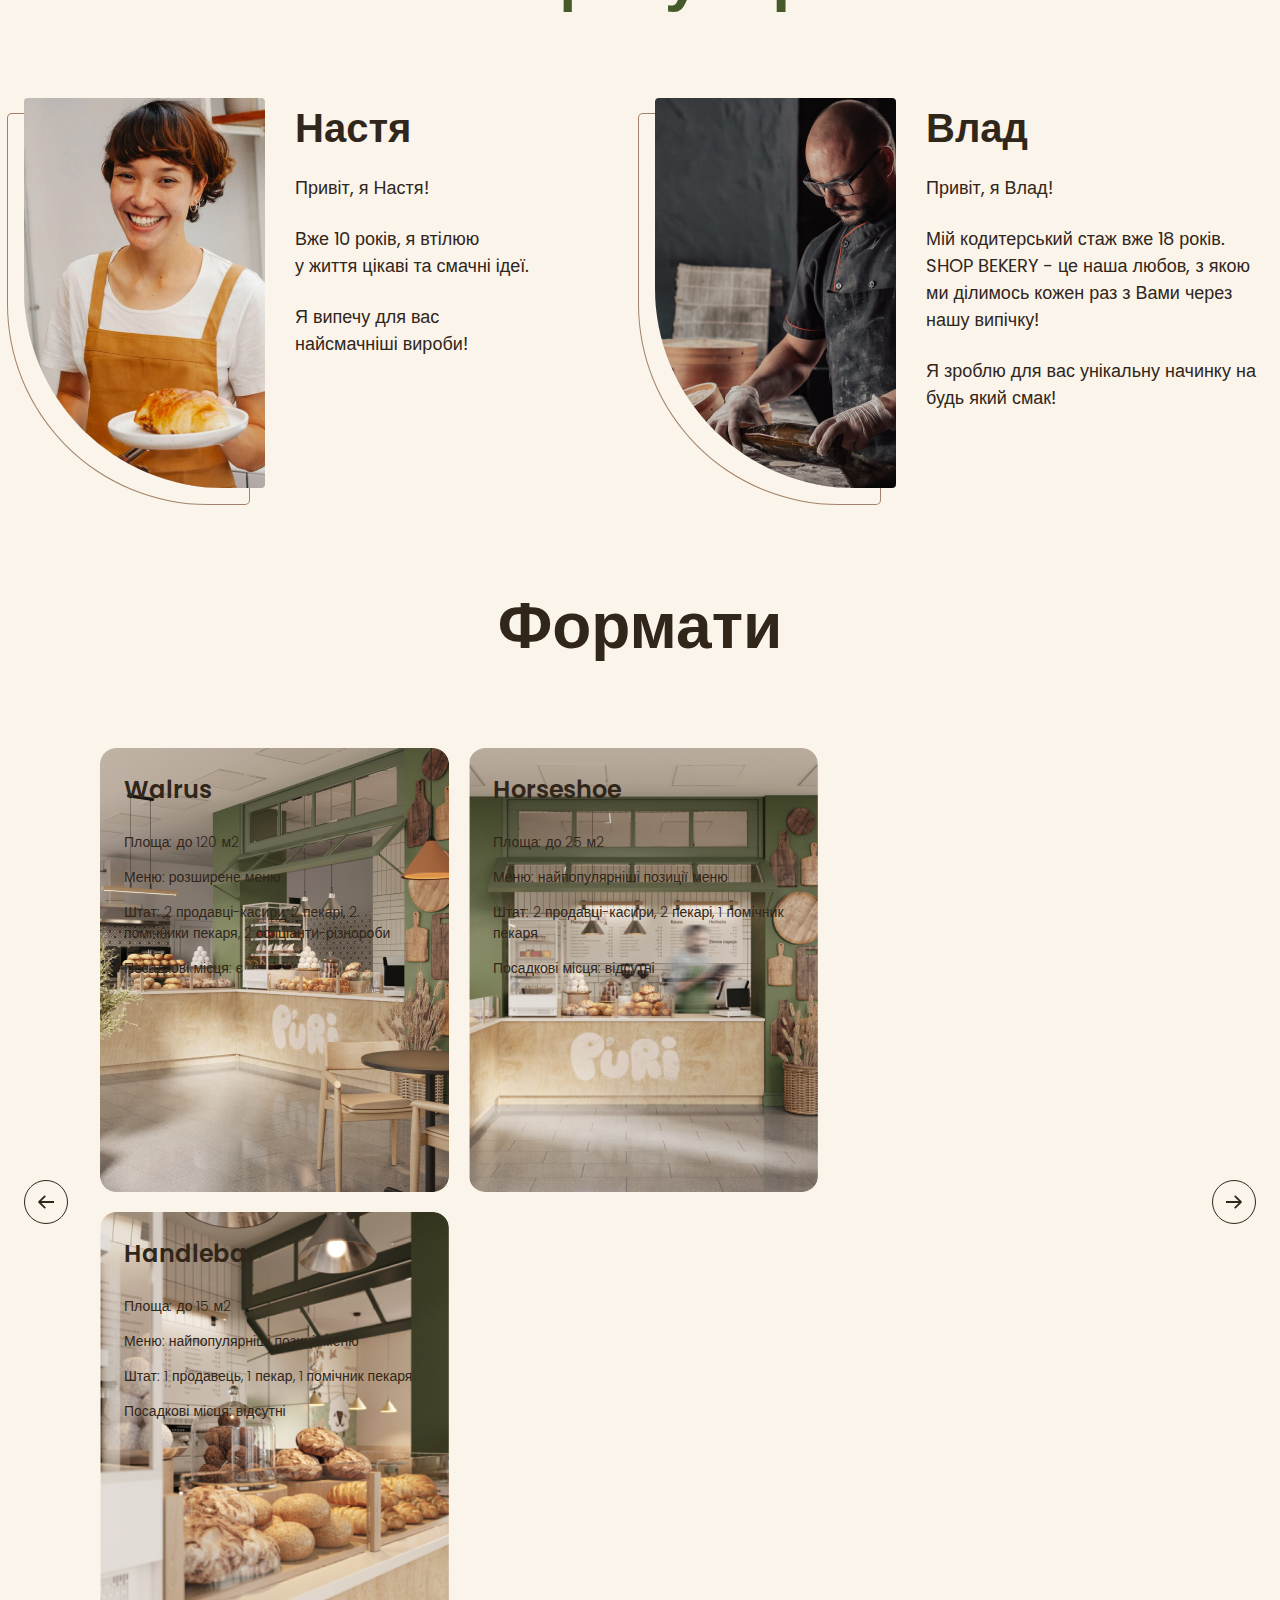
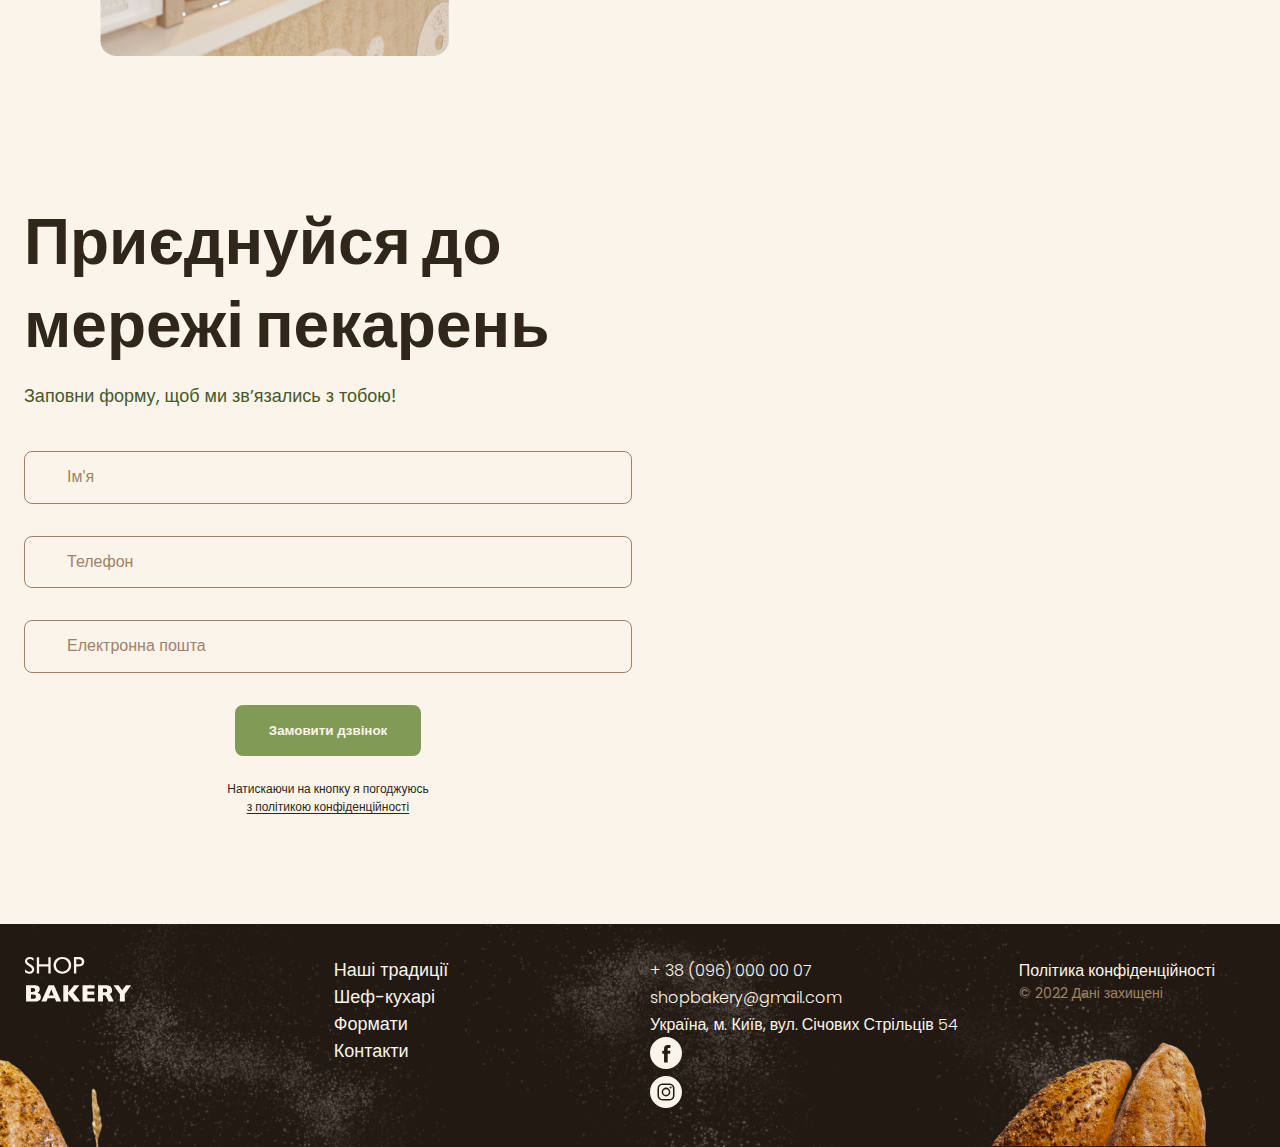
==== commit 1966db91: "add form" ====
--- a/index.html
+++ b/index.html
@@ -192,7 +192,53 @@
               <p class="contact-text">
                 Заповни форму, щоб ми звʼязались з тобою!
               </p>
-              <!-- form -->
+              <form class="contact-form" autocomplete="on" novalidate></form>
+              <div class="form-field">
+                <label class="form-label visually-hidden" for="user-name">
+                  Ім'я
+                </label>
+                <input
+                  class="form-input"
+                  type="text"
+                  name="user-name"
+                  id="user-name"
+                  placeholder="Ім'я"
+                />
+              </div>
+              <div class="form-field">
+                <label class="form-label visually-hidden" for="user-tel">
+                  Телефон
+                </label>
+                <input
+                  class="form-input"
+                  type="tel"
+                  name="user-tel"
+                  id="user-tel"
+                  placeholder="Телефон"
+                />
+              </div>
+              <div class="form-field">
+                <label class="form-label visually-hidden" for="user-email">
+                  Електронна пошта
+                </label>
+                <input
+                  class="form-input"
+                  type="email"
+                  name="user-email"
+                  id="user-email"
+                  placeholder="Електронна пошта"
+                />
+              </div>
+
+              <button class="form-button button" type="submit">
+                Замовити дзвінок
+              </button>
+              <p class="form-terms">
+                Натискаючи на кнопку я погоджуюсь <br />
+                <a class="form-terms-link" href="#">
+                  з політикою конфіденційності
+                </a>
+              </p>
             </div>
             <iframe
               class="contact-map"
@@ -276,6 +322,55 @@
     <div class="backdrop is-hidden">
       <div class="modal">
         <button class="modal-btn-close" type="button">Close</button>
+        <h2 class="form-section section-title">Замовити дзвінок</h2>
+        <p class="text-form">
+          Залишіть заявку та наш спеціаліст зв'яжеться з Вами!
+        </p>
+        <form class="modal-form" autocomplete="on" novalidate></form>
+        <div class="form-field">
+          <label class="form-label visually-hidden" for="user-name">
+            Ім'я
+          </label>
+          <input
+            class="form-input"
+            type="text"
+            name="user-name"
+            id="user-name"
+            placeholder="Ім'я"
+          />
+        </div>
+        <div class="form-field">
+          <label class="form-label visually-hidden" for="user-tel">
+            Телефон
+          </label>
+          <input
+            class="form-input"
+            type="tel"
+            name="user-tel"
+            id="user-tel"
+            placeholder="Телефон"
+          />
+        </div>
+        <div class="form-field">
+          <label class="form-label visually-hidden" for="user-email">
+            Електронна пошта
+          </label>
+          <input
+            class="form-input"
+            type="email"
+            name="user-email"
+            id="user-email"
+            placeholder="Електронна пошта"
+          />
+        </div>
+
+        <button class="form-button button" type="submit">
+          Замовити дзвінок
+        </button>
+        <p class="form-terms">
+          Натискаючи на кнопку я погоджуюсь <br />
+          <a class="form-terms-link" href="#">з політикою конфіденційності</a>
+        </p>
       </div>
     </div>
     <script src="./js/modal.js"></script>
--- a/css/styles.css
+++ b/css/styles.css
@@ -411,6 +411,7 @@
 
 .contact-text {
   color: var(--color-brand-dark);
+  margin-bottom: 42px;
 }
 
 /* Footer */
@@ -521,13 +522,76 @@
   max-width: 880px;
   height: 100%;
   max-height: 880px;
+  padding: 128px;
   background-color: var(--color-primary-light);
   border-radius: 32px;
+  overflow: auto;
 }
 
 .modal-btn-close {
   position: absolute;
   right: 40px;
   top: 40px;
-
-}+}
+
+/* Form */
+.form-section {
+  margin-bottom: 8px;
+  text-align: center;
+}
+
+.text-form {
+  text-align: center;
+  color: var(--color-brand-dark);
+}
+
+.form-field {
+  margin-bottom: 32px;
+}
+
+.form-label {
+  display: block;
+}
+
+.form-input {
+  padding: 16px 42px;
+  width: 100%;
+  font-size: 16px;
+  line-height: 1.17;
+  font-weight: 300;
+  color: var(--color-primary-dark);
+  background-color: transparent;
+  border: 1px solid var(--color-secondary-dark);
+  border-radius: 8px;
+}
+
+.form-input:focus {
+  border-color: var(--color-brand-normal);
+  outline: none;
+}
+
+.form-input::placeholder {
+  font-size: 16px;
+  line-height: 1.17;
+  color: var(--color-secondary-dark);
+}
+
+.form-input:focus::placeholder {
+  color: var(--color-primary-dark);
+}
+
+.form-button {
+  display: block;
+  margin: 0 auto 24px;
+  }
+
+  .form-terms {
+    font-size: 12px;
+    font-weight: 500;
+    text-align: center;
+  }
+
+  .form-terms-link {
+    color: var(--color-primary-dark);
+    text-underline-offset: 2px;
+    }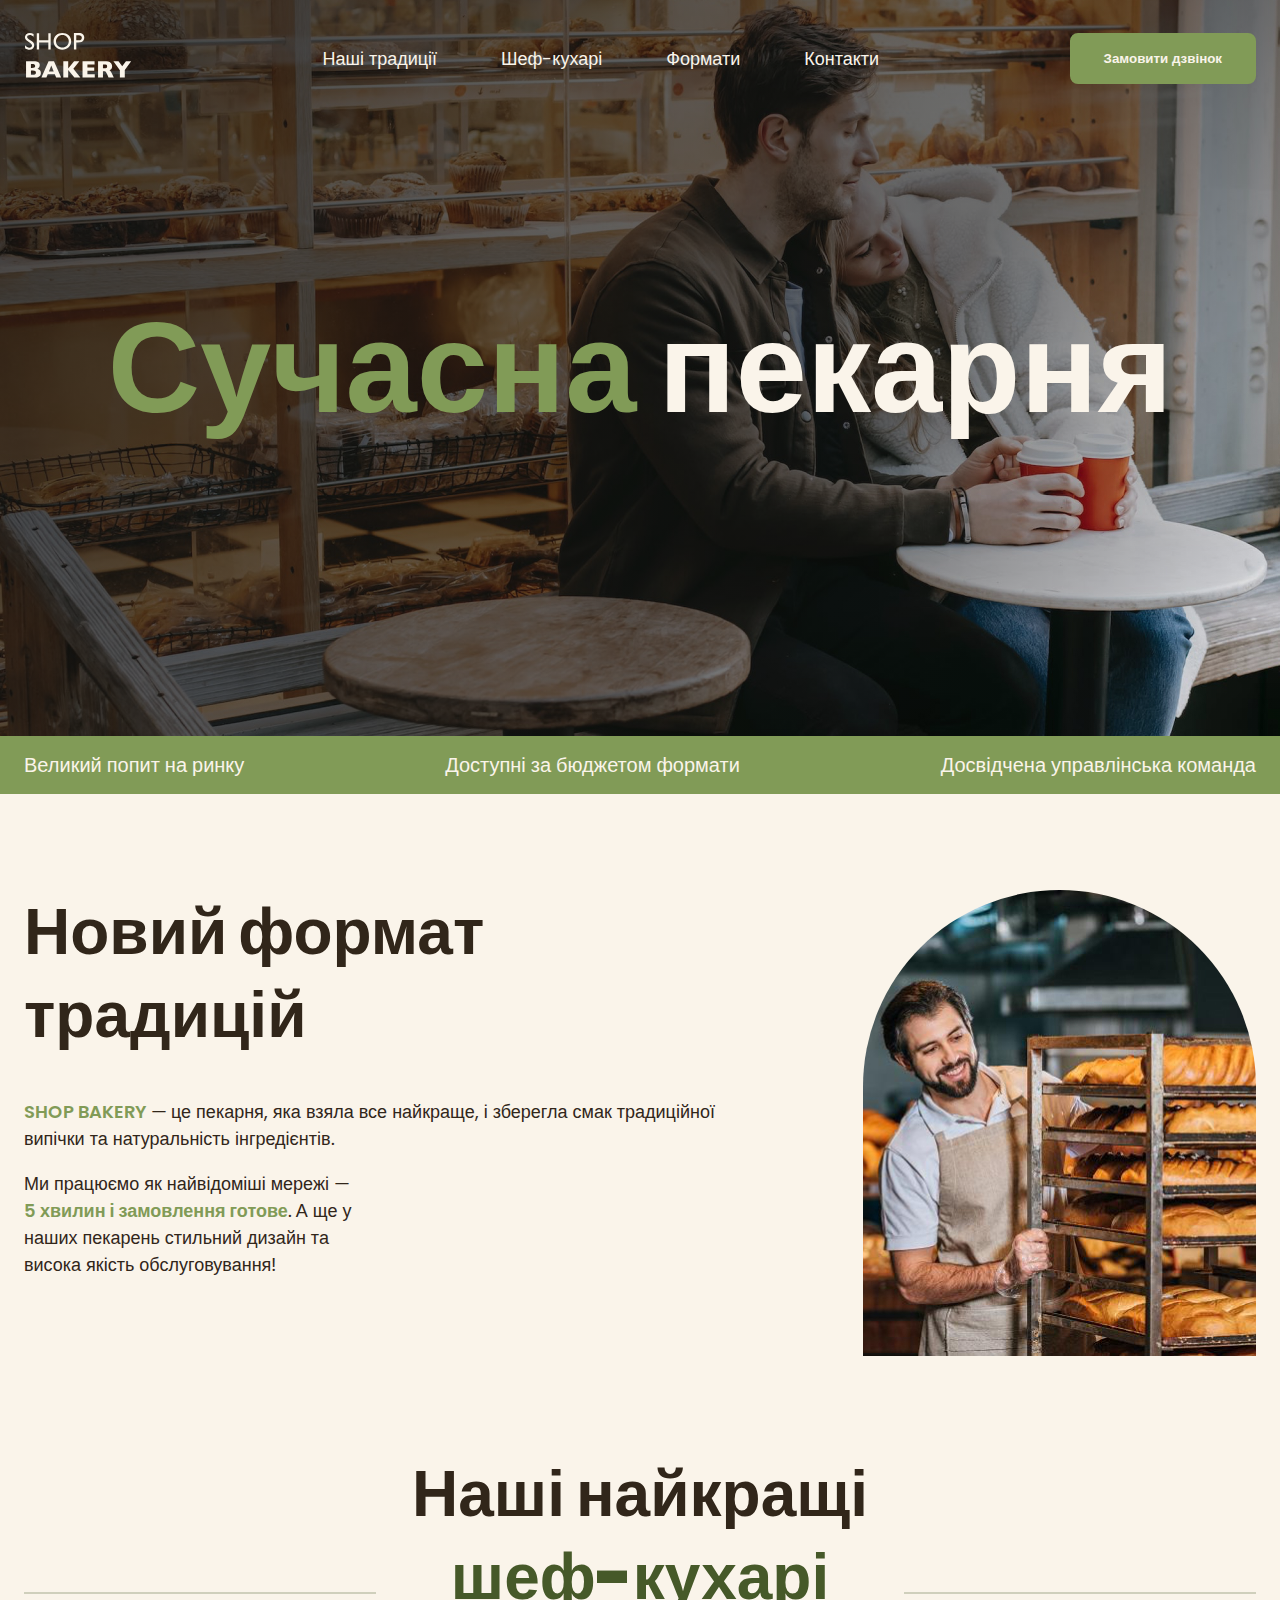
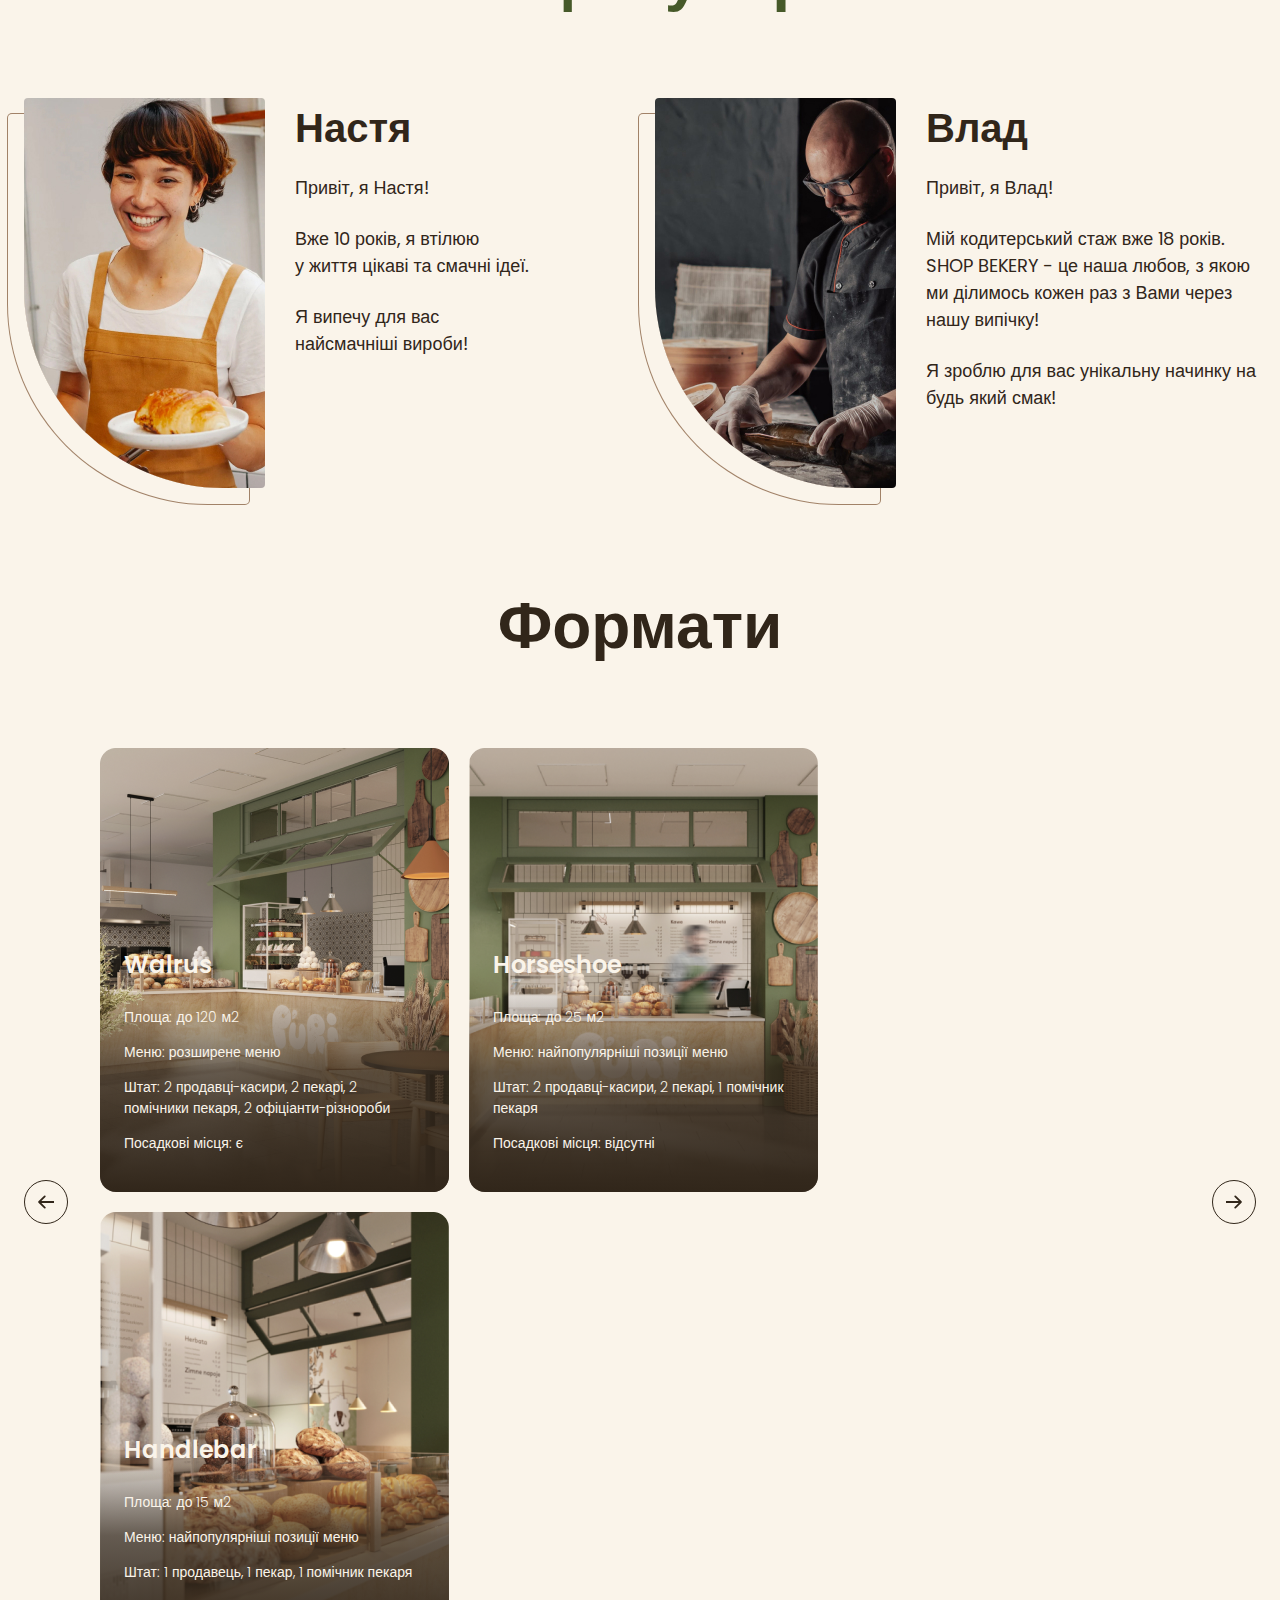
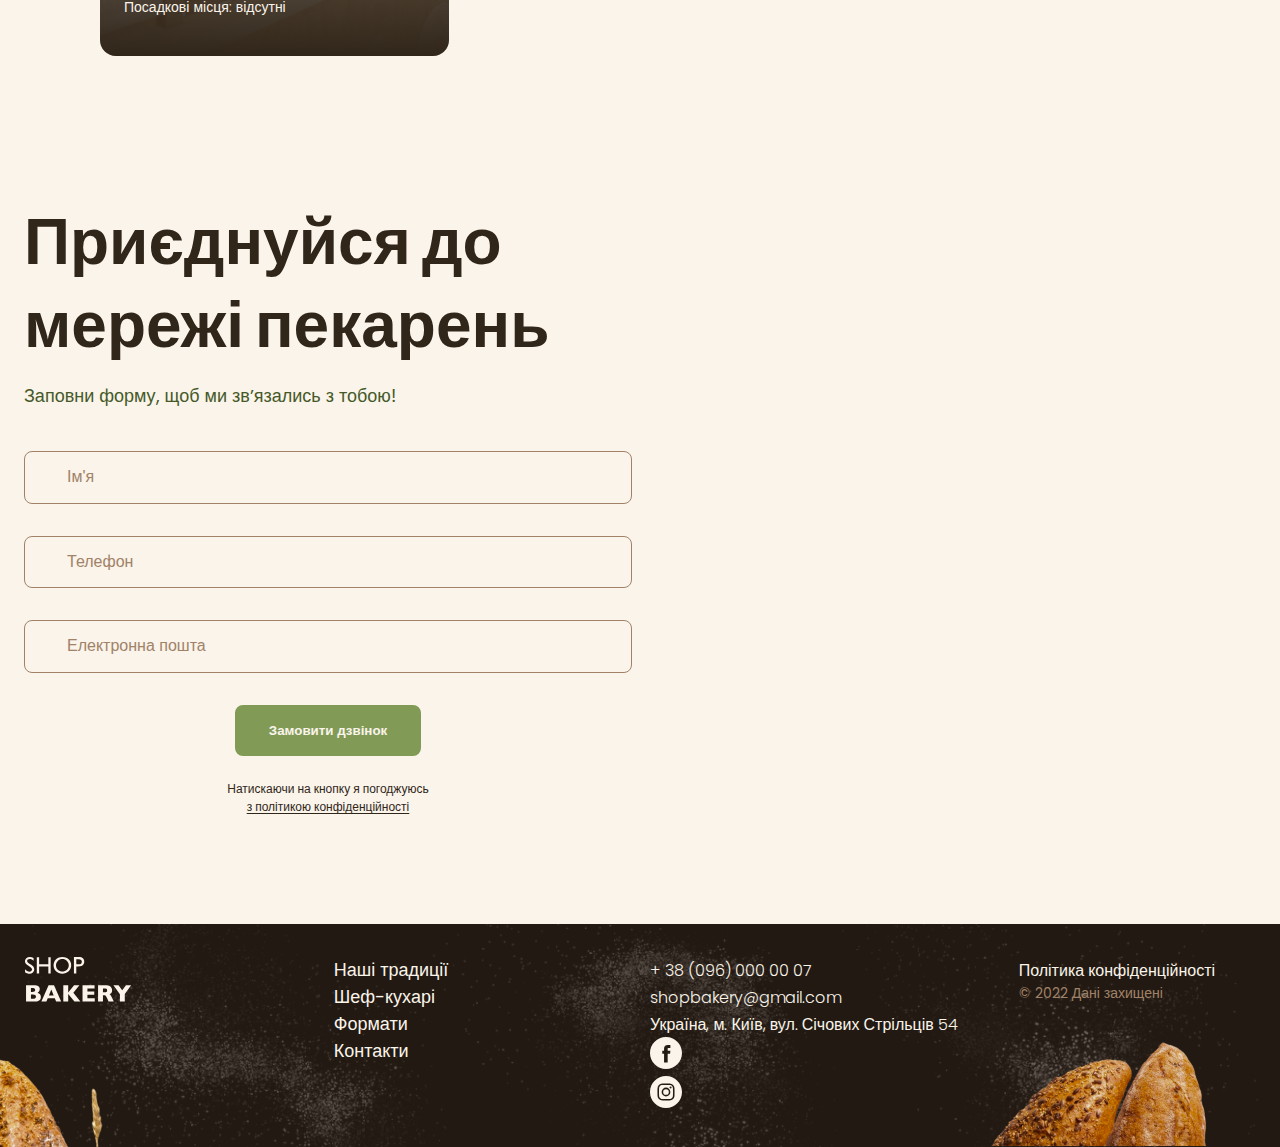
==== commit 33293601: "add images to format section" ====
--- a/index.html
+++ b/index.html
@@ -138,7 +138,12 @@
             </button>
             <ul class="formats-list">
               <li class="formats-item">
-                <article class="format-card card-warlus">
+                <article class="format-card">
+                  <img
+                    class="format-image"
+                    src="./images/walrus-format.png"
+                    alt="Warlus format"
+                  />
                   <h3 class="format-title" lang="en">Walrus</h3>
                   <div class="format-text">
                     <p>Площа: до 120 м2</p>
@@ -152,7 +157,12 @@
                 </article>
               </li>
               <li class="formats-item">
-                <article class="format-card card-horseshoe">
+                <article class="format-card">
+                  <img
+                    class="format-image"
+                    src="./images/horseshoe-format.png"
+                    alt="Horseshoe format"
+                  />
                   <h3 class="format-title" lang="en">Horseshoe</h3>
                   <div class="format-text">
                     <p>Площа: до 25 м2</p>
@@ -163,7 +173,12 @@
                 </article>
               </li>
               <li class="formats-item">
-                <article class="format-card card-handlebar">
+                <article class="format-card">
+                  <img
+                    class="format-image"
+                    src="./images/handlebar-format.png"
+                    alt="Handlebar format"
+                  />
                   <h3 class="format-title" lang="en">Handlebar</h3>
                   <div class="format-text">
                     <p>Площа: до 15 м2</p>
--- a/css/styles.css
+++ b/css/styles.css
@@ -308,6 +308,7 @@
 .formats-title {
   margin-bottom: 80px;
 }
+
 .formats-container {
   display: flex;
   align-items: center;
@@ -325,6 +326,10 @@
 }
 
 .format-card {
+  position: relative;
+  display: flex;
+  flex-direction: column;
+  justify-content: flex-end;
   width: 349px;
   height: 444px;
   padding: 24px;
@@ -342,26 +347,25 @@
   transform: scale(1.05);
 }
 
-.format-card.card-warlus {
-  background-image: url(../images/walrus-format.png);
-}
-
-.format-card.card-horseshoe {
-  background-image: url(../images/horseshoe-format.png);
-}
-
-.format-card.card-handlebar {
-  background-image: url(../images/handlebar-format.png);
+.format-image {
+  position: absolute;
+  z-index: -1;
+  top: 0;
+  left: 0;
+  width: 100%;
+  height: 100%;
 }
 
 .format-title {
   font-size: 24px;
   font-weight: 600;
+  color: var(--color-primary-light);
 }
 
 .format-text {
   font-size: 14px;
   font-weight: 300;
+  color: var(--color-primary-light);
 }
 
 /* Carousel */
@@ -585,13 +589,13 @@
   margin: 0 auto 24px;
   }
 
-  .form-terms {
-    font-size: 12px;
-    font-weight: 500;
-    text-align: center;
+.form-terms {
+  font-size: 12px;
+  font-weight: 500;
+  text-align: center;
   }
 
-  .form-terms-link {
-    color: var(--color-primary-dark);
-    text-underline-offset: 2px;
+.form-terms-link {
+  color: var(--color-primary-dark);
+  text-underline-offset: 2px;
     }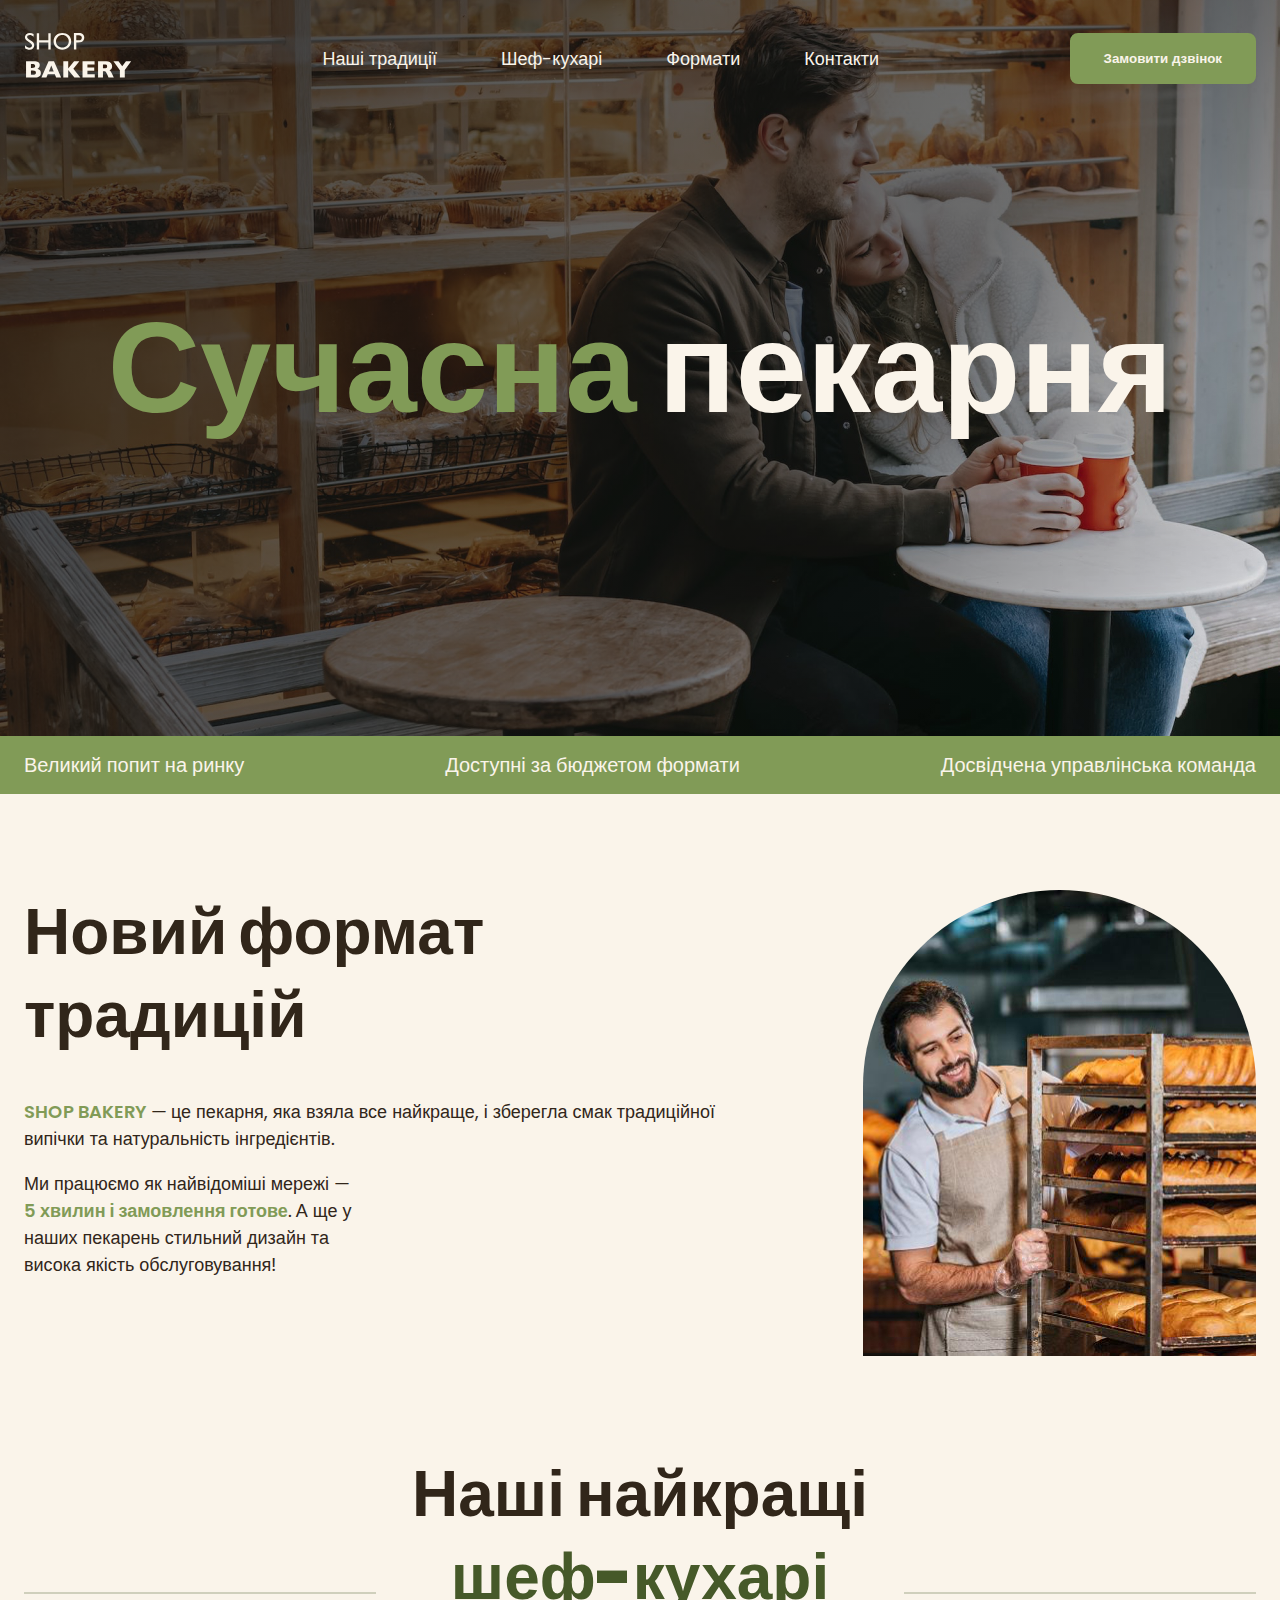
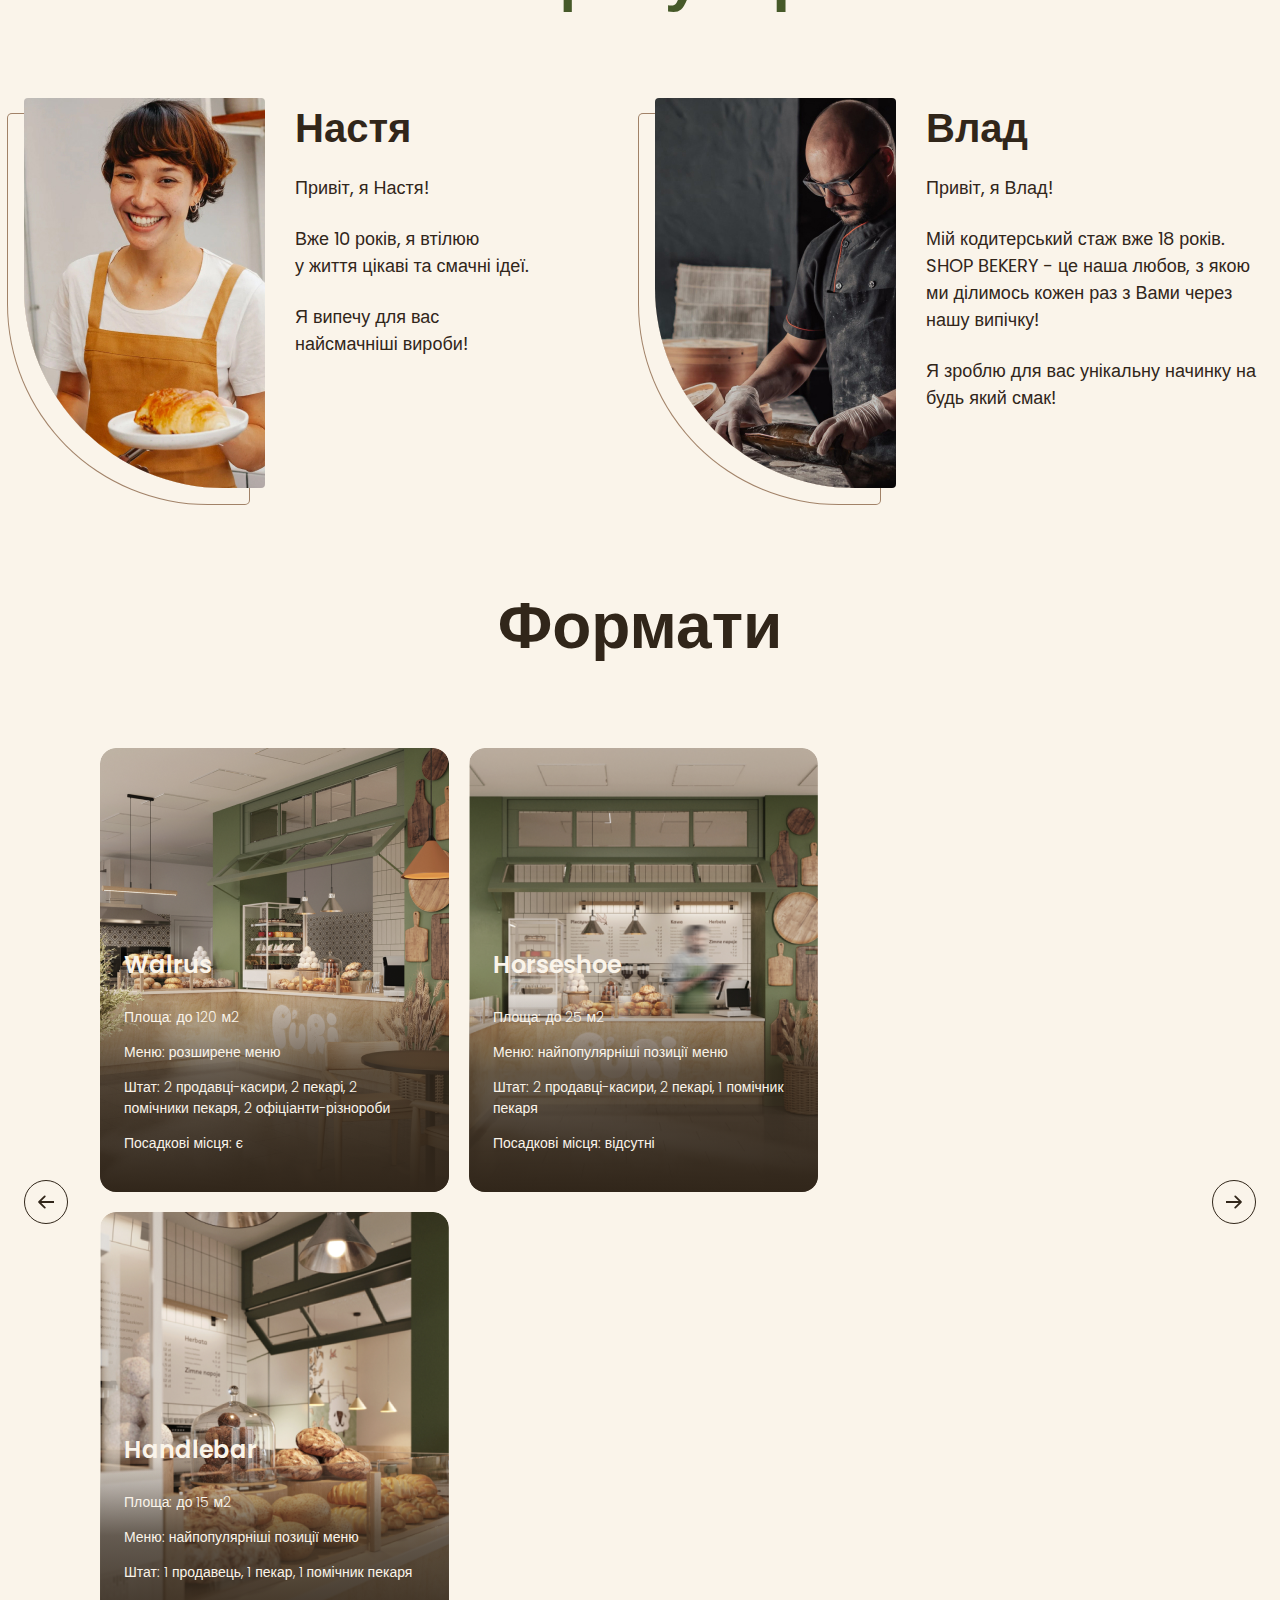
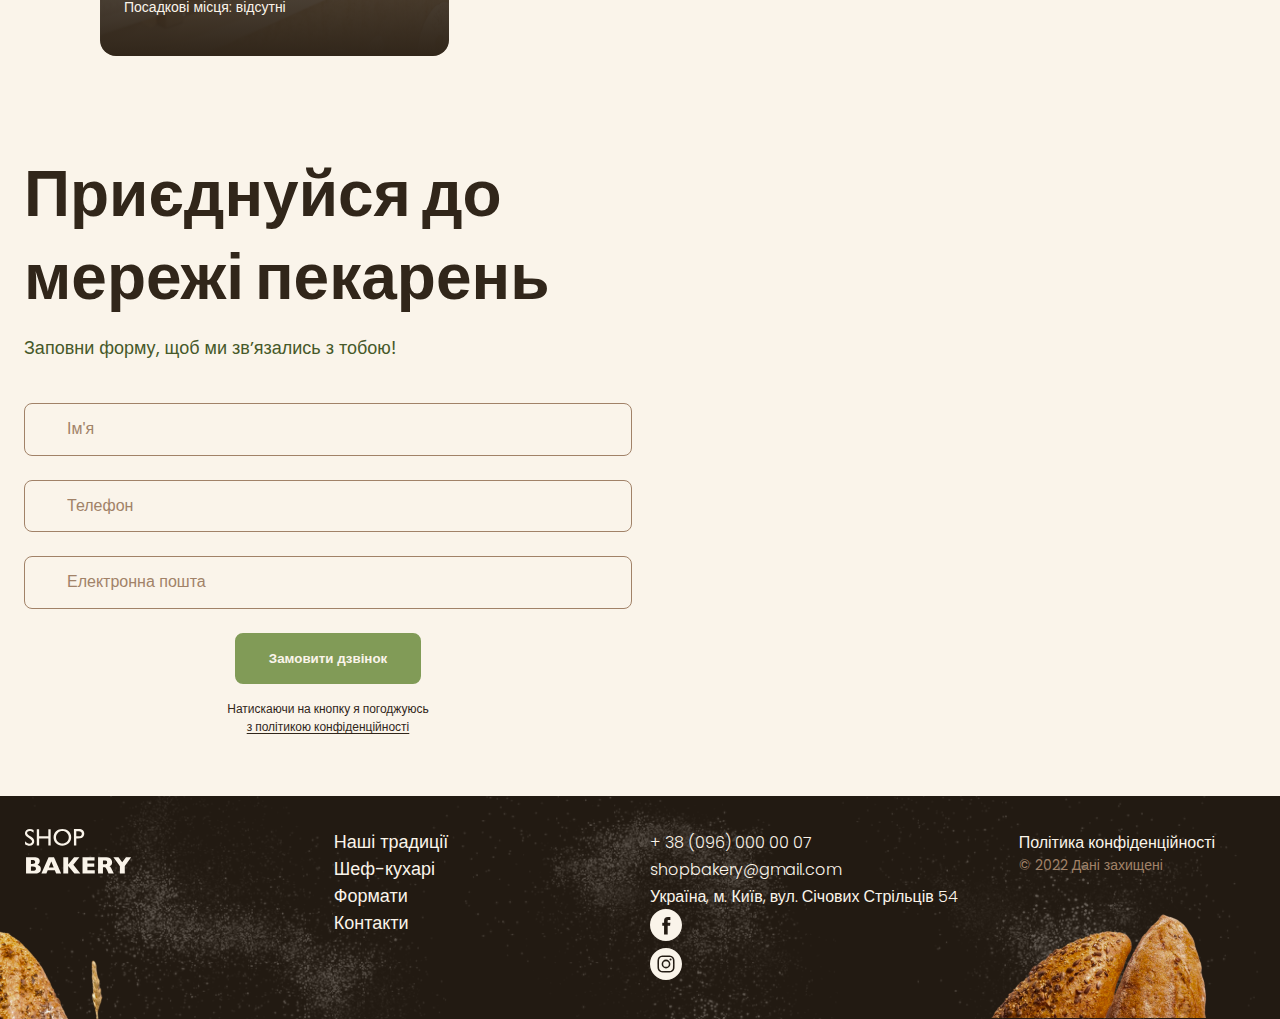
==== commit 9883c0f1: "metodologi BEM" ====
--- a/index.html
+++ b/index.html
@@ -5,22 +5,22 @@
     <meta name="viewport" content="width=device-width, initial-scale=1.0" />
     <title>Сучасна пекарня</title>
     <!-- Styles -->
-    <link rel="stylesheet" href="./css/styles.css" />
+    <link rel="stylesheet" href="./css/main.min.css" />
   </head>
   <body>
     <header class="header">
       <div class="container">
-        <div class="header-container">
-          <nav class="header-nav">
+        <div class="header__container">
+          <nav class="header__nav">
             <a href="/">
               <img src="./images/logo.svg" alt="Логотип сучасної пекарні" />
             </a>
-            <ul class="header-menu">
+            <ul class="header__menu">
               <li>
                 <a class="link" href="#traditions-section">Наші традиції</a>
               </li>
               <li><a class="link" href="#chefs-section">Шеф-кухарі</a></li>
-              <li><a class="link" href="#format-section">Формати</a></li>
+              <li><a class="link" href="#formats-section">Формати</a></li>
               <li><a class="link" href="#contacts-section">Контакти</a></li>
             </ul>
           </nav>
@@ -33,119 +33,133 @@
     <main>
       <section class="hero-section">
         <div class="container">
-          <h1 class="hero-title">
-            <span class="accent">Сучасна</span> пекарня
+          <h1 class="hero-section__title">
+            <span class="text-brand">Сучасна</span> пекарня
           </h1>
         </div>
       </section>
       <section class="advantages-section">
         <div class="container">
           <h2 class="visually-hidden">Наші переваги</h2>
-          <ul class="advantages-list">
-            <li class="advantages-item">Великий попит на ринку</li>
-            <li class="advantages-item">Доступні за бюджетом формати</li>
-            <li class="advantages-item">Досвідчена управлінська команда</li>
+          <ul class="advantages-section__list">
+            <li class="advantages-section__item">Великий попит на ринку</li>
+            <li class="advantages-section__item">
+              Доступні за бюджетом формати
+            </li>
+            <li class="advantages-section__item">
+              Досвідчена управлінська команда
+            </li>
           </ul>
         </div>
       </section>
       <section class="traditions-section section" id="traditions-section">
         <div class="container">
-          <div class="traditions-container">
-            <div class="traditions-content">
-              <h2 class="traditions-title section-title">
+          <div class="traditions-section__container">
+            <div class="traditions-section__content">
+              <h2 class="traditions-section__title section__title">
                 Новий формат традицій
               </h2>
-              <p class="traditions-text">
-                <span class="brand uppercase">shop bakery</span> — це пекарня,
-                яка взяла все найкраще, і зберегла смак традиційної випічки та
-                натуральність інгредієнтів.
+              <p>
+                <span class="text-brand text-bold text-uppercase">
+                  shop bakery</span
+                >
+                — це пекарня, яка взяла все найкраще, і зберегла смак
+                традиційної випічки та натуральність інгредієнтів.
               </p>
-              <p class="traditions-text limited">
+              <p
+                class="traditions-section__text traditions-section__text--limited"
+              >
                 Ми працюємо як найвідоміші мережі —
-                <span class="brand">5 хвилин і замовлення готове</span>. А ще у
-                наших пекарень стильний дизайн та висока якість обслуговування!
+                <span class="text-brand text-bold"
+                  >5 хвилин і замовлення готове</span
+                >. А ще у наших пекарень стильний дизайн та висока якість
+                обслуговування!
               </p>
             </div>
             <img
-              class="baker-man-image"
+              class="traditions-section__image"
               src="./images/baker-man.jpg"
               alt="Чоловік пекар дивиться на батони із посмішкою"
             />
           </div>
         </div>
       </section>
-      <section class="section" id="chefs-section">
-        <div class="container">
-          <h2 class="chefs-title section-title centered">
-            Наші найкращі <span class="accent"><br />шеф-кухарі</span>
+      <section class="chefs-section section" id="chefs-section">
+        <div class="container">
+          <h2
+            class="chefs-section__title section__title section__title--centered"
+          >
+            Наші найкращі <span class="text-brand-dark"><br />шеф-кухарі</span>
           </h2>
-          <ul class="chefs-list">
-            <li class="chefs-item">
+          <ul class="chefs-section__list">
+            <li class="chefs-section__item">
               <article class="chef-card">
                 <img
-                  class="chef-photo"
+                  class="chef-card__photo"
                   src="/images/chef-nastya.jpg"
                   alt="Фото Шеф-кухар Настя"
                 />
                 <div>
-                  <h3 class="chef-title">Настя</h3>
-                  <div class="chef-text">
-                    <p>Привіт, я Настя!</p>
-                    <p>
-                      Вже 10 років, я втілюю <br />
-                      у життя цікаві та смачні ідеї.
-                    </p>
-                    <p>
-                      Я випечу для вас <br />
-                      найсмачніші вироби!
-                    </p>
-                  </div>
+                  <h3 class="chef-card__title">Настя</h3>
+                  <p class="chef-card__text">Привіт, я Настя!</p>
+                  <p class="chef-card__text">
+                    Вже 10 років, я втілюю <br />
+                    у життя цікаві та смачні ідеї.
+                  </p>
+                  <p class="chef-card__text">
+                    Я випечу для вас <br />
+                    найсмачніші вироби!
+                  </p>
                 </div>
               </article>
             </li>
-            <li class="chefs-item">
+            <li class="chefs-section__item">
               <article class="chef-card">
                 <img
-                  class="chef-photo"
+                  class="chef-card__photo"
                   src="/images/chef-vlad.jpg"
                   alt="Фото Шеф-кухар Влад"
                 />
                 <div>
-                  <h3 class="chef-title">Влад</h3>
-                  <div class="chef-text">
-                    <p>Привіт, я Влад!</p>
-                    <p>
-                      Мій кодитерський стаж вже 18 років. SHOP BEKERY - це наша
-                      любов, з якою ми ділимось кожен раз з Вами через нашу
-                      випічку!
-                    </p>
-                    <p>Я зроблю для вас унікальну начинку на будь який смак!</p>
-                  </div>
+                  <h3 class="chef-card__title">Влад</h3>
+                  <p class="chef-card__text">Привіт, я Влад!</p>
+                  <p class="chef-card__text">
+                    Мій кодитерський стаж вже 18 років. SHOP BEKERY - це наша
+                    любов, з якою ми ділимось кожен раз з Вами через нашу
+                    випічку!
+                  </p>
+                  <p class="chef-card__text">
+                    Я зроблю для вас унікальну начинку на будь який смак!
+                  </p>
                 </div>
               </article>
             </li>
           </ul>
         </div>
       </section>
-      <section class="section" id="format-section">
-        <div class="container">
-          <h2 class="formats-title section-title centered">Формати</h2>
-          <div class="formats-container">
+      <section class="formats-section section" id="formats-section">
+        <div class="container">
+          <h2
+            class="formats-section__title section__title section__title--centered"
+          >
+            Формати
+          </h2>
+          <div class="formats-section__container">
             <button class="carousel-button" type="button">
               <svg width="16" height="16">
                 <use href="./images/icons.svg#icon-arrow"></use>
               </svg>
             </button>
-            <ul class="formats-list">
-              <li class="formats-item">
+            <ul class="formats-section__list">
+              <li class="formats-section__item">
                 <article class="format-card">
                   <img
-                    class="format-image"
+                    class="format-card__image"
                     src="./images/walrus-format.png"
                     alt="Warlus format"
                   />
-                  <h3 class="format-title" lang="en">Walrus</h3>
-                  <div class="format-text">
+                  <h3 class="format-card__title" lang="en">Walrus</h3>
+                  <div class="format-card__text">
                     <p>Площа: до 120 м2</p>
                     <p>Меню: розширене меню</p>
                     <p>
@@ -156,15 +170,15 @@
                   </div>
                 </article>
               </li>
-              <li class="formats-item">
+              <li class="formats-section__item">
                 <article class="format-card">
                   <img
-                    class="format-image"
+                    class="format-card__image"
                     src="./images/horseshoe-format.png"
                     alt="Horseshoe format"
                   />
-                  <h3 class="format-title" lang="en">Horseshoe</h3>
-                  <div class="format-text">
+                  <h3 class="format-card__title" lang="en">Horseshoe</h3>
+                  <div class="format-card__text">
                     <p>Площа: до 25 м2</p>
                     <p>Меню: найпопулярніші позиції меню</p>
                     <p>Штат: 2 продавці-касири, 2 пекарі, 1 помічник пекаря</p>
@@ -172,15 +186,15 @@
                   </div>
                 </article>
               </li>
-              <li class="formats-item">
+              <li class="formats-section__item">
                 <article class="format-card">
                   <img
-                    class="format-image"
+                    class="format-card__image"
                     src="./images/handlebar-format.png"
                     alt="Handlebar format"
                   />
-                  <h3 class="format-title" lang="en">Handlebar</h3>
-                  <div class="format-text">
+                  <h3 class="format-card__title" lang="en">Handlebar</h3>
+                  <div class="format-card__text">
                     <p>Площа: до 15 м2</p>
                     <p>Меню: найпопулярніші позиції меню</p>
                     <p>Штат: 1 продавець, 1 пекар, 1 помічник пекаря</p>
@@ -199,45 +213,45 @@
       </section>
       <section class="contacts-section section" id="contacts-section">
         <div class="container">
-          <div class="contact-container">
-            <div class="contact-form">
-              <h2 class="contact-title section-title">
+          <div class="contacts-section__container">
+            <div class="contacts-section__form">
+              <h2 class="contacts-section__title section__title">
                 Приєднуйся до мережі пекарень
               </h2>
-              <p class="contact-text">
+              <p class="contacts-section__text">
                 Заповни форму, щоб ми звʼязались з тобою!
               </p>
               <form class="contact-form" autocomplete="on" novalidate></form>
-              <div class="form-field">
-                <label class="form-label visually-hidden" for="user-name">
+              <div class="contacts-section__form-field input">
+                <label class="input__label visually-hidden" for="user-name">
                   Ім'я
                 </label>
                 <input
-                  class="form-input"
+                  class="input__control"
                   type="text"
                   name="user-name"
                   id="user-name"
                   placeholder="Ім'я"
                 />
               </div>
-              <div class="form-field">
-                <label class="form-label visually-hidden" for="user-tel">
+              <div class="contacts-section__form-field input">
+                <label class="input__label visually-hidden" for="user-tel">
                   Телефон
                 </label>
                 <input
-                  class="form-input"
+                  class="input__control"
                   type="tel"
                   name="user-tel"
                   id="user-tel"
                   placeholder="Телефон"
                 />
               </div>
-              <div class="form-field">
-                <label class="form-label visually-hidden" for="user-email">
+              <div class="contacts-section__form-field input">
+                <label class="input__label visually-hidden" for="user-email">
                   Електронна пошта
                 </label>
                 <input
-                  class="form-input"
+                  class="input__control"
                   type="email"
                   name="user-email"
                   id="user-email"
@@ -245,18 +259,18 @@
                 />
               </div>
 
-              <button class="form-button button" type="submit">
+              <button class="contacts-section__button button" type="submit">
                 Замовити дзвінок
               </button>
               <p class="form-terms">
                 Натискаючи на кнопку я погоджуюсь <br />
-                <a class="form-terms-link" href="#">
+                <a class="form-terms__link" href="#">
                   з політикою конфіденційності
                 </a>
               </p>
             </div>
             <iframe
-              class="contact-map"
+              class="contacts-section__map"
               src="https://www.google.com/maps/embed?pb=!1m18!1m12!1m3!1d2540.1640531314047!2d30.491233500000003!3d50.4566697!2m3!1f0!2f0!3f0!3m2!1i1024!2i768!4f13.1!3m3!1m2!1s0x40d4ce637bfe1717%3A0x5370c2254ad1b952!2z0LLRg9C70LjRhtGPINCh0ZbRh9C-0LLQuNGFINCh0YLRgNGW0LvRjNGG0ZbQsiwgNTQsINCa0LjRl9CyLCAwMjAwMA!5e0!3m2!1suk!2sua!4v1701796543865!5m2!1suk!2sua"
               width="600"
               height="595"
@@ -283,7 +297,7 @@
                 <a class="link" href="#traditions-section">Наші традиції</a>
               </li>
               <li><a class="link" href="#chefs-section">Шеф-кухарі</a></li>
-              <li><a class="link" href="#format-section">Формати</a></li>
+              <li><a class="link" href="#formats-section">Формати</a></li>
               <li><a class="link" href="#contacts-section">Контакти</a></li>
             </ul>
           </nav>
@@ -336,42 +350,44 @@
 
     <div class="backdrop is-hidden">
       <div class="modal">
-        <button class="modal-btn-close" type="button">Close</button>
-        <h2 class="form-section section-title">Замовити дзвінок</h2>
+        <button class="modal__btn-close modal-btn-close" type="button">
+          Close
+        </button>
+        <h2 class="form-section section__title">Замовити дзвінок</h2>
         <p class="text-form">
           Залишіть заявку та наш спеціаліст зв'яжеться з Вами!
         </p>
         <form class="modal-form" autocomplete="on" novalidate></form>
-        <div class="form-field">
-          <label class="form-label visually-hidden" for="user-name">
+        <div class="modal__form-field input">
+          <label class="input__label visually-hidden" for="user-name">
             Ім'я
           </label>
           <input
-            class="form-input"
+            class="input__control"
             type="text"
             name="user-name"
             id="user-name"
             placeholder="Ім'я"
           />
         </div>
-        <div class="form-field">
-          <label class="form-label visually-hidden" for="user-tel">
+        <div class="modal__form-field input">
+          <label class="input__label visually-hidden" for="user-tel">
             Телефон
           </label>
           <input
-            class="form-input"
+            class="input__control"
             type="tel"
             name="user-tel"
             id="user-tel"
             placeholder="Телефон"
           />
         </div>
-        <div class="form-field">
-          <label class="form-label visually-hidden" for="user-email">
+        <div class="modal__form-field input">
+          <label class="input__label visually-hidden" for="user-email">
             Електронна пошта
           </label>
           <input
-            class="form-input"
+            class="input__control"
             type="email"
             name="user-email"
             id="user-email"
@@ -379,12 +395,12 @@
           />
         </div>
 
-        <button class="form-button button" type="submit">
+        <button class="modal__button button" type="submit">
           Замовити дзвінок
         </button>
         <p class="form-terms">
           Натискаючи на кнопку я погоджуюсь <br />
-          <a class="form-terms-link" href="#">з політикою конфіденційності</a>
+          <a class="form-terms__link" href="#">з політикою конфіденційності</a>
         </p>
       </div>
     </div>
--- a/css/main.min.css
+++ b/css/main.min.css
@@ -0,0 +1 @@
+@font-face{font-display:swap;font-family:"Poppins";font-weight:300;src:url("../fonts/poppins-v20-latin-300.woff2") format("woff2"),url("../fonts/poppins-v20-latin-300.woff") format("woff")}@font-face{font-display:swap;font-family:"Poppins";font-weight:400;src:url("../fonts/poppins-v20-latin-regular.woff2") format("woff2"),url("../fonts/poppins-v20-latin-regular.woff") format("woff")}@font-face{font-display:swap;font-family:"Poppins";font-weight:600;src:url("../fonts/poppins-v20-latin-600.woff2") format("woff2"),url("../fonts/poppins-v20-latin-600.woff") format("woff")}@font-face{font-display:swap;font-family:"Poppins";font-weight:900;src:url("../fonts/poppins-v20-latin-900.woff2") format("woff2"),url("../fonts/poppins-v20-latin-900.woff") format("woff")}:root{--color-primary-dark: #31261A;--color-primary-light: #FAF4EA;--color-brand-normal: #819B57;--color-brand-dark: #465929;--color-brand-light: #CFCFBC;--color-secondary-dark: #A18268}*,*::after,*::before{-webkit-box-sizing:border-box;box-sizing:border-box}body{background-color:var(--color-primary-light);color:var(--color-primary-dark);font-family:"Poppins",sans-serif;font-size:18px;font-weight:400;line-height:1.5;margin:0}h1,h2,h3,h4,h5,h6,p{margin-top:0}a{display:inline-block}address{font-style:normal}ul{padding:0;margin:0;list-style-type:none}.text-brand{color:var(--color-brand-normal)}.text-brand-dark{color:var(--color-brand-dark)}.text-bold{font-weight:600}.text-uppercase{text-transform:uppercase}.visually-hidden{position:absolute;left:-10000px;top:auto;width:1px;height:1px;overflow:hidden}.button{padding:16px 32px;color:var(--color-primary-light);font-weight:600;border:2px solid var(--color-brand-normal);background-color:var(--color-brand-normal);border-radius:8px;cursor:pointer}.button:hover{color:#465929;background-color:rgba(0,0,0,0)}.carousel-button{display:-webkit-box;display:-ms-flexbox;display:flex;-webkit-box-align:center;-ms-flex-align:center;align-items:center;-webkit-box-pack:center;-ms-flex-pack:center;justify-content:center;-ms-flex-negative:0;flex-shrink:0;width:44px;height:44px;padding:0;fill:var(--color-primary-dark);background-color:rgba(0,0,0,0);border-radius:50%;border:1px solid var(--color-primary-dark);cursor:pointer}.carousel-button.next{-webkit-transform:rotate(180deg);transform:rotate(180deg)}.carousel-button:hover{background-color:var(--color-primary-dark);fill:var(--color-primary-light)}.chef-card{display:-webkit-box;display:-ms-flexbox;display:flex;gap:30px}.chef-card__photo{border-radius:4px 4px 4px 200px;-webkit-box-shadow:-16px 16px 0 0 var(--color-primary-light),-16px 16px 0 1px var(--color-secondary-dark);box-shadow:-16px 16px 0 0 var(--color-primary-light),-16px 16px 0 1px var(--color-secondary-dark)}.chef-card__title{margin-bottom:16px;font-size:40px;font-weight:600}.chef-card__text{margin-bottom:24px}.chef-card__text:last-child{margin-bottom:0}.format-card{position:relative;display:-webkit-box;display:-ms-flexbox;display:flex;-webkit-box-orient:vertical;-webkit-box-direction:normal;-ms-flex-direction:column;flex-direction:column;-webkit-box-pack:end;-ms-flex-pack:end;justify-content:flex-end;width:349px;height:444px;padding:24px;border-radius:16px;background-image:-webkit-gradient(linear, left top, left bottom, color-stop(55.21%, rgba(49, 38, 26, 0)), color-stop(72.92%, rgba(49, 38, 26, 0.71)), to(var(--color-primary-dark)));background-image:linear-gradient(180deg, rgba(49, 38, 26, 0) 55.21%, rgba(49, 38, 26, 0.71) 72.92%, var(--color-primary-dark) 100%);overflow:hidden}.format-card:hover{-webkit-box-shadow:0 4px 4px 0 rgba(0,0,0,.25);box-shadow:0 4px 4px 0 rgba(0,0,0,.25)}.format-card__image{position:absolute;z-index:-1;top:0;left:0;width:100%;height:100%}.format-card__title{font-size:24px;font-weight:600;color:var(--color-primary-light)}.format-card__text{font-size:14px;font-weight:300;color:var(--color-primary-light)}.input{position:relative}.input__label{display:block}.input__control{padding:16px 42px;width:100%;font-size:16px;line-height:1.17;font-weight:300;color:var(--color-primary-dark);background-color:rgba(0,0,0,0);border:1px solid var(--color-secondary-dark);border-radius:8px}.input__control:focus{border-color:var(--color-brand-normal);outline:none}.input__control::-webkit-input-placeholder{font-size:16px;line-height:1.17;color:var(--color-secondary-dark)}.input__control::-moz-placeholder{font-size:16px;line-height:1.17;color:var(--color-secondary-dark)}.input__control:-ms-input-placeholder{font-size:16px;line-height:1.17;color:var(--color-secondary-dark)}.input__control::-ms-input-placeholder{font-size:16px;line-height:1.17;color:var(--color-secondary-dark)}.input__control::placeholder{font-size:16px;line-height:1.17;color:var(--color-secondary-dark)}.input__control:focus::-webkit-input-placeholder{color:var(--color-primary-dark)}.input__control:focus::-moz-placeholder{color:var(--color-primary-dark)}.input__control:focus:-ms-input-placeholder{color:var(--color-primary-dark)}.input__control:focus::-ms-input-placeholder{color:var(--color-primary-dark)}.input__control:focus::placeholder{color:var(--color-primary-dark)}.link{color:var(--color-primary-light);text-decoration:none;line-height:1.5;-webkit-transition:color .3s;transition:color .3s}.link:hover{color:var(--color-brand-normal)}.advantages-section{background-color:var(--color-brand-normal)}.advantages-section__list{display:-webkit-box;display:-ms-flexbox;display:flex;-webkit-box-pack:justify;-ms-flex-pack:justify;justify-content:space-between;gap:40px;padding:16px 0}.advantages-section__item{font-size:20px;font-weight:300;line-height:1.3;color:var(--color-primary-light)}.chefs-section__title{position:relative;margin:0 auto 80px}.chefs-section__title::before,.chefs-section__title::after{position:absolute;bottom:24px;width:352px;height:2px;background-color:var(--color-brand-light);content:""}.chefs-section__title::before{left:0}.chefs-section__title::after{right:0}.chefs-section__list{display:-webkit-box;display:-ms-flexbox;display:flex;gap:40px 30px;-ms-flex-wrap:wrap;flex-wrap:wrap}.chefs-section__item{-ms-flex-preferred-size:calc((100% - 30px)/2);flex-basis:calc((100% - 30px)/2)}.contacts-section{padding:96px 0}.contacts-section__title{margin-bottom:16px}.contacts-section__container{display:-webkit-box;display:-ms-flexbox;display:flex;gap:24px}.contacts-section__form-field{margin-bottom:24px}.contacts-section__button{display:block;margin:0 auto 16px}.contacts-section__map{-ms-flex-negative:0;flex-shrink:0;border:none;border-radius:16px}.contacts-section__text{color:var(--color-brand-dark);margin-bottom:42px}.container{width:100%;max-width:1288px;margin:0 auto;padding:0 24px}.footer{position:relative;padding:32px 0;background-color:var(--color-primary-dark);background-image:url("../images/footer-background.jpg");background-repeat:no-repeat;background-size:cover;background-position:center}.footer::before,.footer::after{position:absolute;background-repeat:no-repeat;bottom:0;content:""}.footer::before{width:180px;height:120px;left:0;background-image:url(../images/decor-bread-small.png)}.footer::after{width:380px;height:188px;right:0;background-image:url(../images/decor-bread-large.png)}.footer-container{display:-webkit-box;display:-ms-flexbox;display:flex;gap:20px}.footer-nav,.footer-address{display:-webkit-box;display:-ms-flexbox;display:flex;-ms-flex-preferred-size:50%;flex-basis:50%;gap:20px}.footer-logo,.footer-menu{-webkit-box-flex:1;-ms-flex-positive:1;flex-grow:1}.address-list,.address-info{-webkit-box-flex:1;-ms-flex-positive:1;flex-grow:1}.address-link{color:var(--color-primary-light);font-size:16px;font-weight:300;text-decoration:none}.address-link:hover{color:var(--color-brand-normal)}.adress-icon{fill:var(--color-primary-light);cursor:pointer}.adress-icon:hover{fill:var(--color-brand-normal)}.address-copyright{color:#a18268;font-size:14px}.form-terms{font-size:12px;font-weight:500;text-align:center}.form-terms__link{color:var(--color-primary-dark);text-underline-offset:2px}.formats-section__title{margin-bottom:80px}.formats-section__container{display:-webkit-box;display:-ms-flexbox;display:flex;-webkit-box-align:center;-ms-flex-align:center;align-items:center;gap:32px}.formats-section__list{display:-webkit-box;display:-ms-flexbox;display:flex;-ms-flex-wrap:wrap;flex-wrap:wrap;gap:20px}.formats-section__item{-ms-flex-preferred-size:calc((100% - 40px)/3);flex-basis:calc((100% - 40px)/3)}.header{position:absolute;width:100%;top:0;left:0;padding-top:32px}.header__container{display:-webkit-box;display:-ms-flexbox;display:flex;-webkit-box-align:center;-ms-flex-align:center;align-items:center;gap:40px}.header__nav{display:-webkit-box;display:-ms-flexbox;display:flex;-webkit-box-align:center;-ms-flex-align:center;align-items:center;-webkit-box-flex:1;-ms-flex-positive:1;flex-grow:1;gap:40px}.header__menu{display:-webkit-box;display:-ms-flexbox;display:flex;-webkit-box-align:center;-ms-flex-align:center;align-items:center;gap:64px;-webkit-box-flex:1;-ms-flex-positive:1;flex-grow:1;-webkit-box-pack:center;-ms-flex-pack:center;justify-content:center}.hero-section{padding:272px 0;background-image:linear-gradient(127deg, rgba(18, 18, 17, 0.78) 0%, rgba(18, 18, 17, 0.6) 63.89%, rgba(18, 18, 17, 0) 100%),url("../images/hero-section-background.jpg");background-repeat:no-repeat;background-position:center top;background-size:cover}.hero-section__title{margin-bottom:0;color:var(--color-primary-light);text-align:center;font-size:128px;font-weight:900}.backdrop{position:fixed;padding:20px 0;top:0;right:0;left:0;bottom:0;display:-webkit-box;display:-ms-flexbox;display:flex;-webkit-box-align:center;-ms-flex-align:center;align-items:center;-webkit-box-pack:center;-ms-flex-pack:center;justify-content:center;background-color:rgba(0,0,0,.5);-webkit-transition:opacity .3s,visibility .3s;transition:opacity .3s,visibility .3s}.backdrop.is-hidden{opacity:0;visibility:hidden;pointer-events:none}.modal{position:relative;width:100%;max-width:880px;height:100%;max-height:880px;padding:128px;background-color:var(--color-primary-light);border-radius:32px;overflow:auto}.modal__btn-close{position:absolute;right:40px;top:40px}.modal__form-field{margin-bottom:32px}.modal__button{display:block;margin:0 auto 24px}.form-section{margin-bottom:8px;text-align:center}.text-form{text-align:center;color:var(--color-brand-dark)}.section{padding:48px 0}.section__title{font-size:64px;font-weight:900;line-height:1.3}.section__title--centered{text-align:center}.traditions-section{padding-top:96px}.traditions-section__container{display:-webkit-box;display:-ms-flexbox;display:flex;-webkit-box-pack:justify;-ms-flex-pack:justify;justify-content:space-between;gap:40px}.traditions-section__content{max-width:710px}.traditions-section__title{margin-bottom:42px}.traditions-section__text--limited{max-width:340px}.traditions-section__image{border-radius:400px 400px 0px 0px}/*# sourceMappingURL=main.min.css.map */